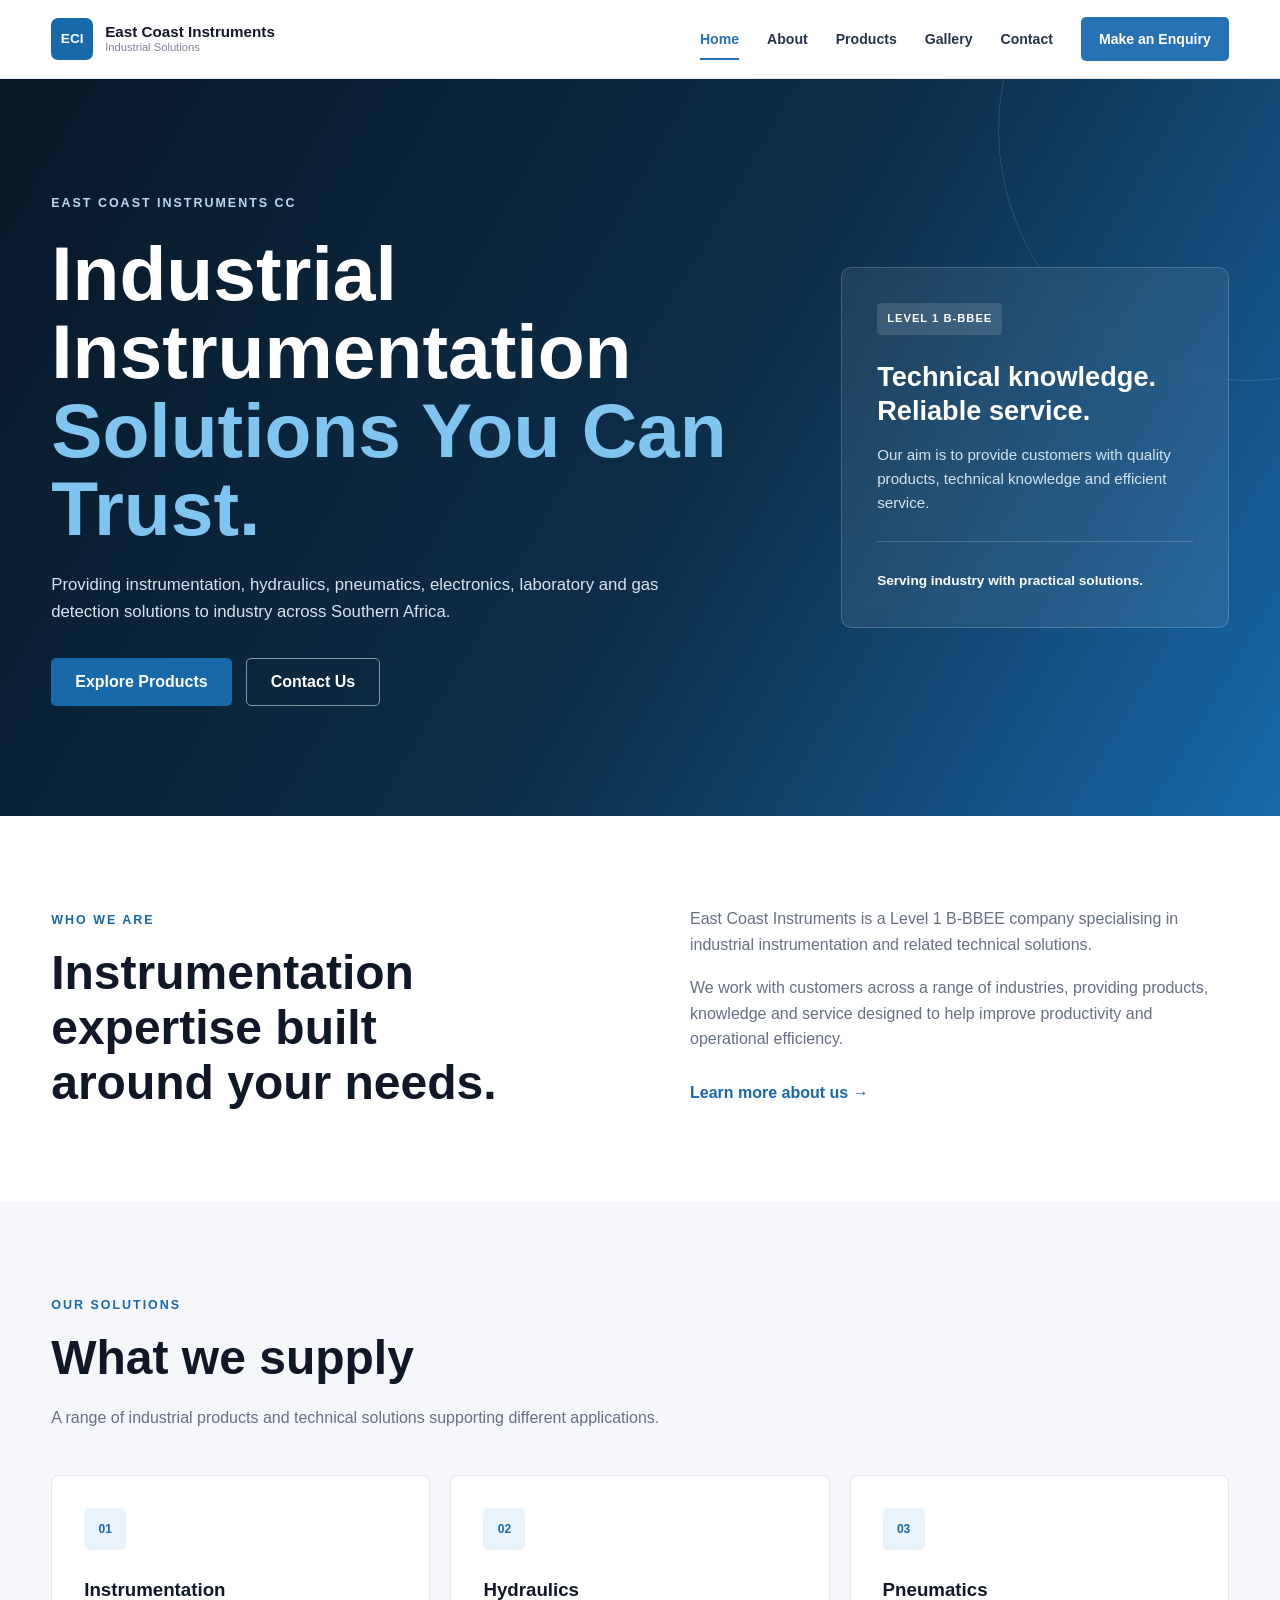
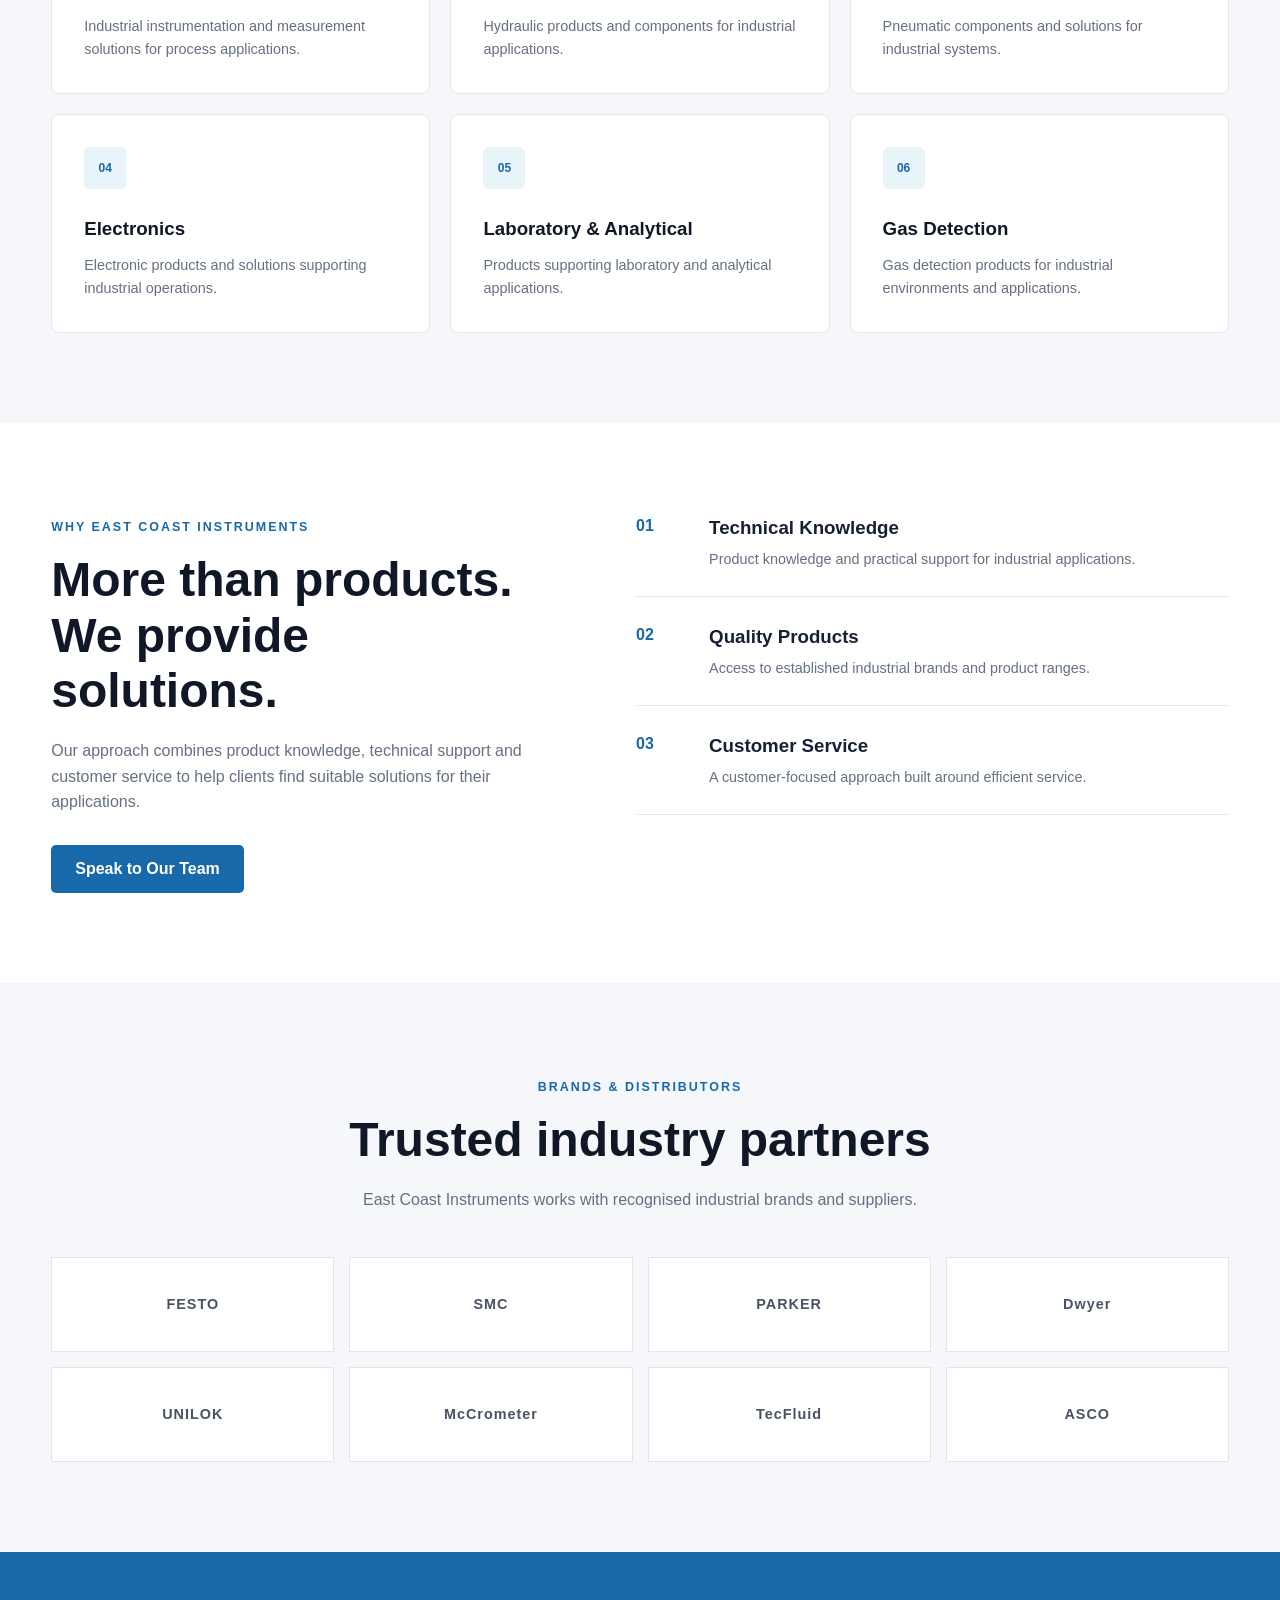
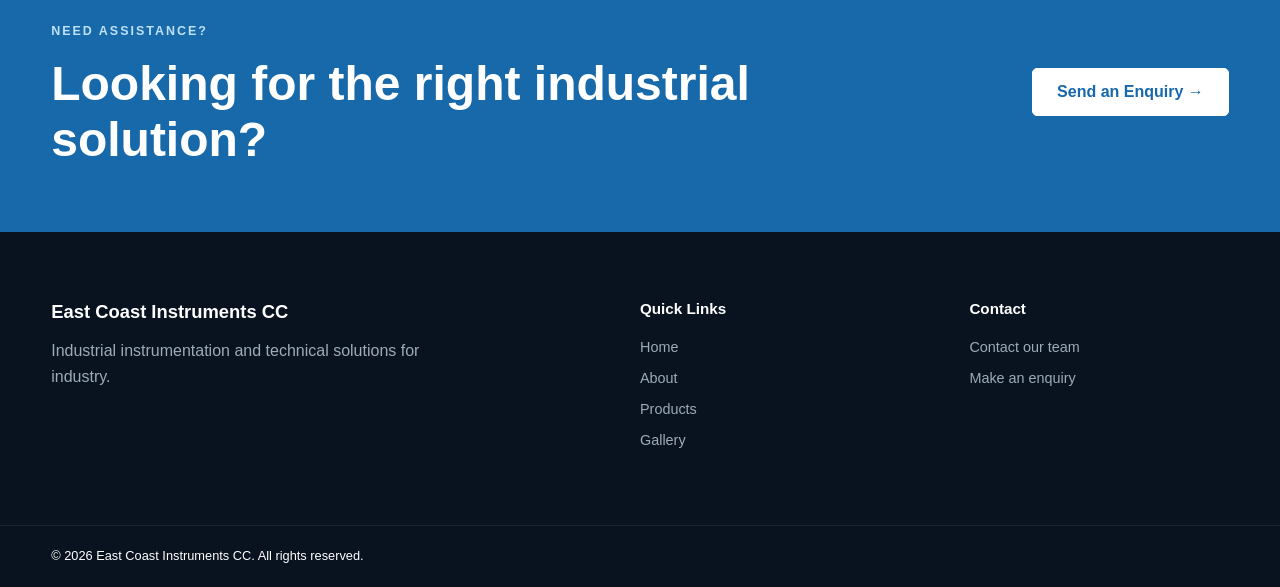
==== index.html @ 33e0ed3b "Initial ECI website redesign" ====
<!DOCTYPE html>
<html lang="en">
<head>
    <meta charset="UTF-8">
    <meta name="viewport" content="width=device-width, initial-scale=1.0">

    <title>East Coast Instruments CC | Industrial Instrumentation Solutions</title>

    <meta
        name="description"
        content="East Coast Instruments CC provides instrumentation, hydraulics, pneumatics, electronics, laboratory and gas detection solutions."
    >

    <link rel="stylesheet" href="css/style.css">
</head>

<body>

    <!-- ================= HEADER ================= -->
    <header class="site-header">

        <div class="container header-inner">

            <a href="index.html" class="brand">
                <div class="brand-mark">ECI</div>

                <div class="brand-text">
                    <strong>East Coast Instruments</strong>
                    <span>Industrial Solutions</span>
                </div>
            </a>

            <button
                class="menu-toggle"
                id="menu-toggle"
                aria-label="Open navigation"
                aria-expanded="false"
            >
                ☰
            </button>

            <nav class="main-nav" id="main-nav">

                <a href="index.html" class="active">Home</a>
                <a href="about.html">About</a>
                <a href="products.html">Products</a>
                <a href="gallery.html">Gallery</a>
                <a href="contact.html">Contact</a>

                <a href="queries.html" class="nav-button">
                    Make an Enquiry
                </a>

            </nav>

        </div>

    </header>


    <!-- ================= HERO ================= -->
    <main>

        <section class="hero">

            <div class="container hero-content">

                <div class="hero-text">

                    <span class="eyebrow">
                        EAST COAST INSTRUMENTS CC
                    </span>

                    <h1>
                        Industrial Instrumentation
                        <span>Solutions You Can Trust.</span>
                    </h1>

                    <p>
                        Providing instrumentation, hydraulics, pneumatics,
                        electronics, laboratory and gas detection solutions
                        to industry across Southern Africa.
                    </p>

                    <div class="hero-actions">

                        <a href="products.html" class="button button-primary">
                            Explore Products
                        </a>

                        <a href="contact.html" class="button button-secondary">
                            Contact Us
                        </a>

                    </div>

                </div>


                <div class="hero-card">

                    <div class="hero-card-top">
                        <span>LEVEL 1 B-BBEE</span>
                    </div>

                    <h2>
                        Technical knowledge.
                        Reliable service.
                    </h2>

                    <p>
                        Our aim is to provide customers with quality
                        products, technical knowledge and efficient
                        service.
                    </p>

                    <div class="hero-card-line"></div>

                    <strong>
                        Serving industry with practical solutions.
                    </strong>

                </div>

            </div>

        </section>


        <!-- ================= INTRODUCTION ================= -->
        <section class="intro section">

            <div class="container intro-grid">

                <div>

                    <span class="section-label">
                        WHO WE ARE
                    </span>

                    <h2>
                        Instrumentation expertise
                        built around your needs.
                    </h2>

                </div>

                <div>

                    <p>
                        East Coast Instruments is a Level 1 B-BBEE company
                        specialising in industrial instrumentation and
                        related technical solutions.
                    </p>

                    <p>
                        We work with customers across a range of industries,
                        providing products, knowledge and service designed
                        to help improve productivity and operational
                        efficiency.
                    </p>

                    <a href="about.html" class="text-link">
                        Learn more about us →
                    </a>

                </div>

            </div>

        </section>


        <!-- ================= SERVICES ================= -->
        <section class="services section section-light">

            <div class="container">

                <div class="section-heading">

                    <span class="section-label">
                        OUR SOLUTIONS
                    </span>

                    <h2>
                        What we supply
                    </h2>

                    <p>
                        A range of industrial products and technical
                        solutions supporting different applications.
                    </p>

                </div>


                <div class="service-grid">

                    <article class="service-card">

                        <div class="service-icon">
                            01
                        </div>

                        <h3>
                            Instrumentation
                        </h3>

                        <p>
                            Industrial instrumentation and measurement
                            solutions for process applications.
                        </p>

                    </article>


                    <article class="service-card">

                        <div class="service-icon">
                            02
                        </div>

                        <h3>
                            Hydraulics
                        </h3>

                        <p>
                            Hydraulic products and components for
                            industrial applications.
                        </p>

                    </article>


                    <article class="service-card">

                        <div class="service-icon">
                            03
                        </div>

                        <h3>
                            Pneumatics
                        </h3>

                        <p>
                            Pneumatic components and solutions for
                            industrial systems.
                        </p>

                    </article>


                    <article class="service-card">

                        <div class="service-icon">
                            04
                        </div>

                        <h3>
                            Electronics
                        </h3>

                        <p>
                            Electronic products and solutions supporting
                            industrial operations.
                        </p>

                    </article>


                    <article class="service-card">

                        <div class="service-icon">
                            05
                        </div>

                        <h3>
                            Laboratory & Analytical
                        </h3>

                        <p>
                            Products supporting laboratory and analytical
                            applications.
                        </p>

                    </article>


                    <article class="service-card">

                        <div class="service-icon">
                            06
                        </div>

                        <h3>
                            Gas Detection
                        </h3>

                        <p>
                            Gas detection products for industrial
                            environments and applications.
                        </p>

                    </article>

                </div>

            </div>

        </section>


        <!-- ================= WHY US ================= -->
        <section class="why-us section">

            <div class="container why-grid">

                <div class="why-content">

                    <span class="section-label">
                        WHY EAST COAST INSTRUMENTS
                    </span>

                    <h2>
                        More than products.
                        We provide solutions.
                    </h2>

                    <p>
                        Our approach combines product knowledge,
                        technical support and customer service to help
                        clients find suitable solutions for their
                        applications.
                    </p>

                    <a href="contact.html" class="button button-primary">
                        Speak to Our Team
                    </a>

                </div>


                <div class="benefits">

                    <div class="benefit">
                        <span>01</span>

                        <div>
                            <h3>Technical Knowledge</h3>
                            <p>
                                Product knowledge and practical support
                                for industrial applications.
                            </p>
                        </div>
                    </div>


                    <div class="benefit">
                        <span>02</span>

                        <div>
                            <h3>Quality Products</h3>
                            <p>
                                Access to established industrial brands
                                and product ranges.
                            </p>
                        </div>
                    </div>


                    <div class="benefit">
                        <span>03</span>

                        <div>
                            <h3>Customer Service</h3>
                            <p>
                                A customer-focused approach built around
                                efficient service.
                            </p>
                        </div>
                    </div>

                </div>

            </div>

        </section>


        <!-- ================= BRANDS ================= -->
        <section class="brands section section-light">

            <div class="container">

                <div class="section-heading centered">

                    <span class="section-label">
                        BRANDS & DISTRIBUTORS
                    </span>

                    <h2>
                        Trusted industry partners
                    </h2>

                    <p>
                        East Coast Instruments works with recognised
                        industrial brands and suppliers.
                    </p>

                </div>


                <div class="brand-grid">

                    <div class="brand-placeholder">FESTO</div>
                    <div class="brand-placeholder">SMC</div>
                    <div class="brand-placeholder">PARKER</div>
                    <div class="brand-placeholder">Dwyer</div>
                    <div class="brand-placeholder">UNILOK</div>
                    <div class="brand-placeholder">McCrometer</div>
                    <div class="brand-placeholder">TecFluid</div>
                    <div class="brand-placeholder">ASCO</div>

                </div>

            </div>

        </section>


        <!-- ================= CTA ================= -->
        <section class="cta">

            <div class="container cta-inner">

                <div>

                    <span class="section-label">
                        NEED ASSISTANCE?
                    </span>

                    <h2>
                        Looking for the right
                        industrial solution?
                    </h2>

                </div>

                <a href="queries.html" class="button button-light">
                    Send an Enquiry →
                </a>

            </div>

        </section>

    </main>


    <!-- ================= FOOTER ================= -->
    <footer class="site-footer">

        <div class="container footer-grid">

            <div>

                <div class="footer-brand">
                    East Coast Instruments CC
                </div>

                <p>
                    Industrial instrumentation and technical
                    solutions for industry.
                </p>

            </div>


            <div>

                <h3>Quick Links</h3>

                <a href="index.html">Home</a>
                <a href="about.html">About</a>
                <a href="products.html">Products</a>
                <a href="gallery.html">Gallery</a>

            </div>


            <div>

                <h3>Contact</h3>

                <a href="contact.html">Contact our team</a>
                <a href="queries.html">Make an enquiry</a>

            </div>

        </div>


        <div class="footer-bottom">

            <div class="container">

                <p>
                    © 2026 East Coast Instruments CC.
                    All rights reserved.
                </p>

            </div>

        </div>

    </footer>


    <script src="js/script.js"></script>

</body>
</html>
---- css/style.css ----
/* =========================================
   RESET
========================================= */

* {
    margin: 0;
    padding: 0;
    box-sizing: border-box;
}

html {
    scroll-behavior: smooth;
}

body {
    font-family: Arial, Helvetica, sans-serif;
    color: #172033;
    background: #ffffff;
    line-height: 1.6;
}

img {
    max-width: 100%;
    display: block;
}

a {
    color: inherit;
    text-decoration: none;
}


/* =========================================
   GLOBAL
========================================= */

.container {
    width: min(1180px, 92%);
    margin: 0 auto;
}

.section {
    padding: 90px 0;
}

.section-light {
    background: #f5f7fa;
}

.section-label {
    display: inline-block;
    margin-bottom: 14px;
    color: #1769aa;
    font-size: 0.78rem;
    font-weight: 700;
    letter-spacing: 2px;
}

.section-heading {
    max-width: 650px;
    margin-bottom: 45px;
}

.section-heading.centered {
    margin-left: auto;
    margin-right: auto;
    text-align: center;
}

.section-heading h2,
.intro h2,
.why-content h2 {
    color: #101827;
    font-size: clamp(2rem, 4vw, 3rem);
    line-height: 1.15;
    margin-bottom: 20px;
}

.section-heading p {
    color: #657083;
}

.button {
    display: inline-flex;
    align-items: center;
    justify-content: center;
    min-height: 48px;
    padding: 0 24px;
    border-radius: 5px;
    font-weight: 700;
    transition: 0.25s ease;
}

.button-primary {
    color: #ffffff;
    background: #1769aa;
}

.button-primary:hover {
    background: #0f4f82;
    transform: translateY(-2px);
}

.button-secondary {
    color: #ffffff;
    border: 1px solid rgba(255, 255, 255, 0.5);
}

.button-secondary:hover {
    background: #ffffff;
    color: #172033;
}

.button-light {
    background: #ffffff;
    color: #1769aa;
}

.button-light:hover {
    transform: translateY(-2px);
}


/* =========================================
   HEADER
========================================= */

.site-header {
    position: sticky;
    top: 0;
    z-index: 1000;
    background: #ffffff;
    border-bottom: 1px solid #e7ebf0;
}

.header-inner {
    min-height: 78px;
    display: flex;
    align-items: center;
    justify-content: space-between;
    gap: 30px;
}

.brand {
    display: flex;
    align-items: center;
    gap: 12px;
}

.brand-mark {
    width: 42px;
    height: 42px;
    display: grid;
    place-items: center;
    border-radius: 7px;
    background: #1769aa;
    color: #ffffff;
    font-size: 0.85rem;
    font-weight: 800;
}

.brand-text {
    display: flex;
    flex-direction: column;
}

.brand-text strong {
    color: #101827;
    font-size: 0.95rem;
}

.brand-text span {
    color: #7a8493;
    font-size: 0.7rem;
}

.main-nav {
    display: flex;
    align-items: center;
    gap: 25px;
}

.main-nav a {
    color: #4b5565;
    font-size: 0.9rem;
    font-weight: 600;
}

.main-nav a:hover,
.main-nav a.active {
    color: #1769aa;
}

.main-nav .nav-button {
    padding: 10px 18px;
    border-radius: 5px;
    background: #1769aa;
    color: #ffffff;
}

.main-nav .nav-button:hover {
    background: #0f4f82;
    color: #ffffff;
}

.menu-toggle {
    display: none;
    border: 0;
    background: transparent;
    font-size: 1.7rem;
    cursor: pointer;
}


/* =========================================
   HERO
========================================= */

.hero {
    position: relative;
    overflow: hidden;
    background:
        linear-gradient(
            120deg,
            #071827 0%,
            #0d2e49 55%,
            #1769aa 100%
        );
    color: #ffffff;
    padding: 110px 0;
}

.hero::after {
    content: "";
    position: absolute;
    width: 500px;
    height: 500px;
    right: -220px;
    top: -200px;
    border: 1px solid rgba(255, 255, 255, 0.12);
    border-radius: 50%;
}

.hero-content {
    position: relative;
    z-index: 1;
    display: grid;
    grid-template-columns: 1.3fr 0.7fr;
    align-items: center;
    gap: 70px;
}

.eyebrow {
    display: inline-block;
    margin-bottom: 20px;
    font-size: 0.78rem;
    font-weight: 700;
    letter-spacing: 2px;
    color: #b9d9f1;
}

.hero h1 {
    max-width: 750px;
    font-size: clamp(2.7rem, 6vw, 5rem);
    line-height: 1.02;
    margin-bottom: 25px;
}

.hero h1 span {
    display: block;
    color: #80c4f0;
}

.hero-text > p {
    max-width: 650px;
    color: #d7e4ee;
    font-size: 1.05rem;
}

.hero-actions {
    display: flex;
    flex-wrap: wrap;
    gap: 14px;
    margin-top: 32px;
}

.hero-card {
    padding: 35px;
    border: 1px solid rgba(255, 255, 255, 0.18);
    border-radius: 10px;
    background: rgba(255, 255, 255, 0.08);
    backdrop-filter: blur(8px);
}

.hero-card-top {
    margin-bottom: 25px;
}

.hero-card-top span {
    display: inline-block;
    padding: 7px 10px;
    border-radius: 4px;
    background: rgba(255, 255, 255, 0.12);
    font-size: 0.7rem;
    font-weight: 700;
    letter-spacing: 1px;
}

.hero-card h2 {
    font-size: 1.7rem;
    line-height: 1.25;
    margin-bottom: 15px;
}

.hero-card p {
    color: #d7e4ee;
    font-size: 0.95rem;
}

.hero-card-line {
    height: 1px;
    margin: 25px 0;
    background: rgba(255, 255, 255, 0.18);
}

.hero-card strong {
    font-size: 0.85rem;
}


/* =========================================
   INTRO
========================================= */

.intro-grid {
    display: grid;
    grid-template-columns: 0.9fr 1.1fr;
    gap: 80px;
    align-items: start;
}

.intro p {
    color: #657083;
    margin-bottom: 18px;
}

.text-link {
    display: inline-block;
    margin-top: 10px;
    color: #1769aa;
    font-weight: 700;
}

.text-link:hover {
    color: #0f4f82;
}


/* =========================================
   SERVICES
========================================= */

.service-grid {
    display: grid;
    grid-template-columns: repeat(3, 1fr);
    gap: 20px;
}

.service-card {
    padding: 32px;
    background: #ffffff;
    border: 1px solid #e3e8ee;
    border-radius: 8px;
    transition: 0.25s ease;
}

.service-card:hover {
    transform: translateY(-5px);
    border-color: #b8d5e8;
    box-shadow: 0 12px 30px rgba(16, 24, 39, 0.08);
}

.service-icon {
    width: 42px;
    height: 42px;
    display: grid;
    place-items: center;
    margin-bottom: 25px;
    border-radius: 5px;
    background: #e8f3fa;
    color: #1769aa;
    font-size: 0.75rem;
    font-weight: 800;
}

.service-card h3 {
    margin-bottom: 10px;
    color: #101827;
}

.service-card p {
    color: #657083;
    font-size: 0.9rem;
}


/* =========================================
   WHY US
========================================= */

.why-grid {
    display: grid;
    grid-template-columns: 1fr 1fr;
    gap: 90px;
    align-items: center;
}

.why-content > p {
    max-width: 600px;
    color: #657083;
    margin-bottom: 30px;
}

.benefits {
    display: flex;
    flex-direction: column;
    gap: 25px;
}

.benefit {
    display: grid;
    grid-template-columns: 55px 1fr;
    gap: 18px;
    padding-bottom: 25px;
    border-bottom: 1px solid #e5e9ee;
}

.benefit > span {
    color: #1769aa;
    font-weight: 800;
}

.benefit h3 {
    margin-bottom: 5px;
}

.benefit p {
    color: #657083;
    font-size: 0.9rem;
}


/* =========================================
   BRANDS
========================================= */

.brand-grid {
    display: grid;
    grid-template-columns: repeat(4, 1fr);
    gap: 15px;
}

.brand-placeholder {
    min-height: 95px;
    display: grid;
    place-items: center;
    padding: 20px;
    border: 1px solid #e1e6eb;
    background: #ffffff;
    color: #485364;
    font-weight: 800;
    font-size: 0.9rem;
    letter-spacing: 1px;
}


/* =========================================
   CTA
========================================= */

.cta {
    background: #1769aa;
    color: #ffffff;
    padding: 65px 0;
}

.cta-inner {
    display: flex;
    align-items: center;
    justify-content: space-between;
    gap: 40px;
}

.cta .section-label {
    color: #bfe1f7;
}

.cta h2 {
    max-width: 700px;
    font-size: clamp(2rem, 4vw, 3rem);
    line-height: 1.15;
}


/* =========================================
   FOOTER
========================================= */

.site-footer {
    background: #08131f;
    color: #ffffff;
}

.footer-grid {
    display: grid;
    grid-template-columns: 2fr 1fr 1fr;
    gap: 70px;
    padding: 65px 0;
}

.footer-brand {
    font-size: 1.15rem;
    font-weight: 800;
    margin-bottom: 12px;
}

.footer-grid p {
    max-width: 400px;
    color: #9eabb8;
}

.footer-grid h3 {
    margin-bottom: 15px;
    font-size: 0.95rem;
}

.footer-grid a {
    display: block;
    width: fit-content;
    margin-bottom: 8px;
    color: #9eabb8;
    font-size: 0.9rem;
}

.footer-grid a:hover {
    color: #ffffff;
}

.footer-bottom {
    border-top: 1px solid rgba(255, 255, 255, 0.08);
    padding: 20px 0;
}

.footer-bottom p {
    font-size: 0.8rem;
}


/* =========================================
   TABLET
========================================= */

@media (max-width: 900px) {

    .main-nav {
        gap: 15px;
    }

    .hero-content {
        grid-template-columns: 1fr;
        gap: 50px;
    }

    .intro-grid,
    .why-grid {
        grid-template-columns: 1fr;
        gap: 40px;
    }

    .service-grid {
        grid-template-columns: repeat(2, 1fr);
    }

    .brand-grid {
        grid-template-columns: repeat(2, 1fr);
    }

    .footer-grid {
        grid-template-columns: 1fr 1fr;
    }

}


/* =========================================
   MOBILE
========================================= */

@media (max-width: 700px) {

    .section {
        padding: 65px 0;
    }

    .header-inner {
        min-height: 70px;
    }

    .menu-toggle {
        display: block;
    }

    .main-nav {
        position: absolute;
        top: 70px;
        left: 0;
        right: 0;

        display: none;
        flex-direction: column;
        align-items: stretch;
        gap: 0;

        padding: 15px 4% 20px;

        background: #ffffff;
        border-bottom: 1px solid #e5e9ee;
    }

    .main-nav.show {
        display: flex;
    }

    .main-nav a {
        padding: 13px 0;
        border-bottom: 1px solid #edf0f3;
    }

    .main-nav .nav-button {
        margin-top: 10px;
        padding: 13px 18px;
        text-align: center;
    }

    .hero {
        padding: 80px 0;
    }

    .hero h1 {
        font-size: 2.8rem;
    }

    .hero-card {
        padding: 25px;
    }

    .service-grid {
        grid-template-columns: 1fr;
    }

    .brand-grid {
        grid-template-columns: 1fr 1fr;
    }

    .cta-inner {
        flex-direction: column;
        align-items: flex-start;
    }

    .footer-grid {
        grid-template-columns: 1fr;
        gap: 35px;
    }

}


/* =========================================
   SMALL MOBILE
========================================= */

@media (max-width: 430px) {

    .brand-text strong {
        font-size: 0.82rem;
    }

    .brand-text span {
        font-size: 0.62rem;
    }

    .hero h1 {
        font-size: 2.35rem;
    }

    .hero-actions {
        flex-direction: column;
    }

    .hero-actions .button {
        width: 100%;
    }

    .brand-grid {
        grid-template-columns: 1fr;
    }

}

/* =========================================
   ABOUT PAGE
========================================= */

/* Page Hero */
.page-hero {
    padding: 100px 0;
    background: #071827;
    color: #ffffff;
}

.page-hero .container {
    max-width: 900px;
}

.page-hero .eyebrow {
    color: #80c4f0;
}

.page-hero h1 {
    max-width: 800px;
    margin: 0 0 25px;
    font-size: clamp(2.8rem, 6vw, 4.8rem);
    line-height: 1.05;
    color: #ffffff;
}

.page-hero p {
    max-width: 680px;
    margin: 0;
    color: #d7e4ee;
    font-size: 1.05rem;
    line-height: 1.8;
}


/* =========================================
   WHO WE ARE
========================================= */

.about-intro {
    background: #ffffff;
}

.about-grid {
    display: grid;
    grid-template-columns: 0.85fr 1.15fr;
    gap: 80px;
    align-items: start;
}

.about-intro h2,
.about-approach h2 {
    max-width: 500px;
    margin: 0;
    color: #101827;
    font-size: clamp(2rem, 4vw, 3rem);
    line-height: 1.15;
}

.about-copy {
    max-width: 700px;
}

.about-copy p {
    margin: 0 0 20px;
    color: #657083;
    font-size: 1rem;
    line-height: 1.85;
}

.about-copy p:last-child {
    margin-bottom: 0;
}


/* =========================================
   WHAT WE DO
========================================= */

.about-services {
    background: #f5f7fa;
}

.about-services .section-heading {
    max-width: 700px;
}

.service-list {
    display: grid;
    grid-template-columns: repeat(2, 1fr);
    gap: 18px;
}

.service-item {
    display: grid;
    grid-template-columns: 55px 1fr;
    gap: 20px;
    align-items: start;

    padding: 30px;

    background: #ffffff;
    border: 1px solid #e3e8ee;
    border-radius: 8px;

    transition:
        transform 0.25s ease,
        box-shadow 0.25s ease,
        border-color 0.25s ease;
}

.service-item:hover {
    transform: translateY(-4px);
    border-color: #c2d9e8;
    box-shadow: 0 12px 30px rgba(16, 24, 39, 0.08);
}

.service-number {
    width: 42px;
    height: 42px;

    display: grid;
    place-items: center;

    border-radius: 5px;

    background: #e8f3fa;
    color: #1769aa;

    font-size: 0.75rem;
    font-weight: 800;
}

.service-item h3 {
    margin: 0 0 8px;
    color: #101827;
    font-size: 1.15rem;
}

.service-item p {
    margin: 0;
    color: #657083;
    font-size: 0.9rem;
    line-height: 1.7;
}


/* =========================================
   OUR APPROACH
========================================= */

.about-approach {
    background: #ffffff;
}

.about-approach > .container {
    align-items: center;
}

.about-approach .about-grid > div:first-child > p {
    max-width: 560px;
    margin-top: 25px;
    color: #657083;
    line-height: 1.8;
}

.approach-points {
    display: flex;
    flex-direction: column;
}

.approach-point {
    display: grid;
    grid-template-columns: 55px 1fr;
    gap: 20px;

    padding: 25px 0;

    border-bottom: 1px solid #e3e8ee;
}

.approach-point:first-child {
    padding-top: 0;
}

.approach-point:last-child {
    padding-bottom: 0;
    border-bottom: none;
}

.approach-point > span {
    color: #1769aa;
    font-size: 0.8rem;
    font-weight: 800;
}

.approach-point h3 {
    margin: 0 0 7px;
    color: #101827;
    font-size: 1.05rem;
}

.approach-point p {
    margin: 0;
    color: #657083;
    font-size: 0.9rem;
    line-height: 1.7;
}


/* =========================================
   ABOUT CTA
========================================= */

.cta-section {
    padding: 70px 0;
    background: #1769aa;
    color: #ffffff;
}

.cta-content {
    display: flex;
    align-items: center;
    justify-content: space-between;
    gap: 40px;
}

.cta-content .eyebrow {
    margin-bottom: 12px;
    color: #bfe1f7;
}

.cta-content h2 {
    max-width: 700px;
    margin: 0;
    color: #ffffff;
    font-size: clamp(2rem, 4vw, 3rem);
    line-height: 1.15;
}

.cta-button {
    flex-shrink: 0;

    display: inline-flex;
    align-items: center;
    justify-content: center;

    min-height: 50px;
    padding: 0 25px;

    border-radius: 5px;

    background: #ffffff;
    color: #1769aa;

    font-weight: 700;

    transition:
        transform 0.25s ease,
        background 0.25s ease;
}

.cta-button:hover {
    transform: translateY(-2px);
    background: #f0f5f8;
}


/* =========================================
   ABOUT PAGE — TABLET
========================================= */

@media (max-width: 900px) {

    .page-hero {
        padding: 75px 0;
    }

    .about-grid {
        grid-template-columns: 1fr;
        gap: 40px;
    }

    .service-list {
        grid-template-columns: 1fr;
    }

    .cta-content {
        align-items: flex-start;
        flex-direction: column;
    }

}


/* =========================================
   ABOUT PAGE — MOBILE
========================================= */

@media (max-width: 700px) {

    .page-hero {
        padding: 65px 0;
    }

    .page-hero h1 {
        font-size: 2.6rem;
    }

    .page-hero p {
        font-size: 0.95rem;
    }

    .about-intro,
    .about-services,
    .about-approach {
        padding-top: 65px;
        padding-bottom: 65px;
    }

    .service-item {
        grid-template-columns: 45px 1fr;
        gap: 15px;
        padding: 24px;
    }

    .service-number {
        width: 38px;
        height: 38px;
    }

    .approach-point {
        grid-template-columns: 45px 1fr;
        gap: 15px;
    }

    .cta-section {
        padding: 60px 0;
    }

    .cta-content h2 {
        font-size: 2.2rem;
    }

    .cta-button {
        width: 100%;
    }

}

/* =========================================
   FINAL HEADER FIX
   Matches current about.html
========================================= */

.site-header {
    width: 100%;
    background: #ffffff;
    border-bottom: 1px solid #e5e7eb;
    position: sticky;
    top: 0;
    z-index: 1000;
}

.site-header .nav-container {
    min-height: 72px;

    display: flex !important;
    align-items: center;
    justify-content: space-between;

    gap: 40px;
}


/* BRAND */

.site-header .brand {
    display: flex !important;
    align-items: center;

    gap: 12px;

    flex-shrink: 0;
}

.site-header .brand-logo {
    width: 42px;
    height: 42px;

    display: flex;
    align-items: center;
    justify-content: center;

    flex-shrink: 0;

    background: #2672b5;
    color: #ffffff;

    border-radius: 6px;

    font-size: 0.85rem;
    font-weight: 800;
}

.site-header .brand-text {
    display: flex !important;
    flex-direction: column;

    line-height: 1.1;

    white-space: nowrap;
}

.site-header .brand-text strong {
    color: #101827;
    font-size: 0.95rem;
}

.site-header .brand-text small {
    margin-top: 3px;

    color: #68778a;

    font-size: 0.68rem;
}


/* NAVIGATION */

.site-header .main-nav {
    display: flex !important;
    align-items: center;

    gap: 28px;

    margin-left: auto;
}

.site-header .main-nav a {
    position: relative;

    color: #263449;

    font-size: 0.88rem;
    font-weight: 650;

    white-space: nowrap;

    text-decoration: none;
}

.site-header .main-nav a:hover,
.site-header .main-nav a.active {
    color: #2672b5;
}


/* ACTIVE PAGE */

.site-header .main-nav a.active::after {
    content: "";

    position: absolute;

    left: 0;
    right: 0;
    bottom: -10px;

    height: 2px;

    background: #2672b5;
}


/* ENQUIRY BUTTON */

.site-header .main-nav .nav-button {
    display: inline-flex;

    align-items: center;
    justify-content: center;

    min-height: 44px;

    padding: 0 18px;

    background: #2672b5;
    color: #ffffff;

    border-radius: 5px;

    font-weight: 700;
}

.site-header .main-nav .nav-button:hover {
    background: #1d5f98;
    color: #ffffff;
}

.site-header .main-nav .nav-button::after {
    display: none;
}


/* MOBILE MENU BUTTON */

.site-header .menu-toggle {
    display: none;

    width: 44px;
    height: 44px;

    margin-left: auto;

    border: 0;
    background: transparent;

    color: #101827;

    font-size: 1.7rem;

    cursor: pointer;
}


/* =========================================
   MOBILE HEADER
========================================= */

@media (max-width: 800px) {

    .site-header .nav-container {
        min-height: 68px;
    }

    .site-header .menu-toggle {
        display: block;
    }

    .site-header .main-nav {
        position: absolute;

        top: 68px;
        left: 14px;
        right: 14px;

        display: none !important;

        flex-direction: column;
        align-items: stretch;

        gap: 0;

        margin-left: 0;

        padding: 18px;

        background: #ffffff;

        border: 1px solid #e5e7eb;
        border-radius: 8px;

        box-shadow: 0 12px 30px rgba(0, 0, 0, 0.08);
    }

    .site-header .main-nav.active {
        display: flex !important;
    }

    .site-header .main-nav a {
        padding: 11px 5px;
    }

    .site-header .main-nav a.active::after {
        display: none;
    }

    .site-header .main-nav .nav-button {
        margin-top: 8px;
        text-align: center;
    }

}


/* =========================================================
   PRODUCTS PAGE ONLY
   Matches the existing products.html structure
   ========================================================= */


/* =========================================================
   PRODUCTS HERO
   ========================================================= */

.page-hero {
    min-height: 600px;
    display: flex;
    align-items: center;
    position: relative;
    overflow: hidden;
}

.page-hero .hero-content {
    position: relative;
    z-index: 2;
    max-width: 760px;
}

.page-hero .hero-description {
    max-width: 500px;
}


/* =========================================================
   PRODUCTS INTRO
   ========================================================= */

.intro-section {
    padding: 105px 0;
    background: #ffffff;
}

.intro-grid {
    display: grid;
    grid-template-columns: 1fr 1fr;
    gap: 100px;
    align-items: start;
}

.intro-grid h2 {
    max-width: 500px;
    margin: 0;
}

.intro-grid h2 span {
    color: #2873b6;
}

.intro-copy {
    max-width: 550px;
}

.intro-copy p {
    margin-bottom: 22px;
}

.intro-copy p:last-of-type {
    margin-bottom: 28px;
}

.text-link {
    display: inline-flex;
    align-items: center;
    gap: 8px;

    color: #1768ad;

    font-weight: 700;
    text-decoration: none;
}

.text-link span {
    transition: transform 0.2s ease;
}

.text-link:hover span {
    transform: translateX(4px);
}


/* =========================================================
   PRODUCT SOLUTIONS
   ========================================================= */

.solutions-section {
    padding: 105px 0 110px;
    background: #f4f7fa;
}

.solutions-section .section-header {
    display: grid;
    grid-template-columns: 1fr 1fr;
    gap: 80px;
    align-items: end;
    margin-bottom: 55px;
}

.solutions-section .section-header h2 {
    margin: 0;
}

.solutions-section .section-header h2 span {
    color: #2873b6;
}

.solutions-section .section-header > p {
    max-width: 500px;
    margin-left: auto;
}


/* =========================================================
   PRODUCT CARDS
   ========================================================= */

.solutions-grid {
    display: grid;

    grid-template-columns:
        repeat(2, minmax(0, 1fr));

    gap: 16px;
}

.solution-card {
    min-height: 185px;

    padding: 28px 30px;

    display: grid;

    grid-template-columns:
        45px
        minmax(0, 1fr)
        25px;

    gap: 20px;

    align-items: start;

    background: #ffffff;

    border: 1px solid #d9e1e8;

    border-radius: 7px;

    text-decoration: none;

    transition:
        transform 0.2s ease,
        border-color 0.2s ease,
        box-shadow 0.2s ease;
}

.solution-card:hover {
    transform: translateY(-3px);

    border-color: #a8cbe6;

    box-shadow:
        0 10px 25px rgba(7, 26, 47, 0.07);
}


/* Card number */

.card-number {
    width: 38px;
    height: 38px;

    display: flex;
    align-items: center;
    justify-content: center;

    background: #e9f3fb;

    color: #1768ad;

    border-radius: 5px;

    font-size: 12px;
    font-weight: 800;
}


/* Card content */

.card-content {
    min-width: 0;
}

.card-content h3 {
    margin: 2px 0 10px;

    color: #071a2a;

    font-size: 18px;
    line-height: 1.3;

    font-weight: 800;
}

.card-content p {
    margin: 0;

    max-width: 470px;

    color: #526b82;

    font-size: 14px;
    line-height: 1.7;
}


/* Card arrow */

.card-arrow {
    align-self: center;

    color: #2873b6;

    font-size: 24px;

    line-height: 1;

    transition:
        transform 0.2s ease;
}

.solution-card:hover .card-arrow {
    transform: translateX(5px);
}


/* =========================================================
   WHY / REQUIREMENTS SECTION
   ========================================================= */

.why-section {
    padding: 105px 0;

    background: #ffffff;

    color: #071a2a;
}

.why-grid {
    display: grid;

    grid-template-columns:
        0.9fr
        1.1fr;

    gap: 100px;

    align-items: start;
}

.why-intro .eyebrow {
    color: #2873b6;
}

.why-intro h2 {
    margin-bottom: 24px;

    color: #071a2a;
}

.why-intro h2 span {
    color: #2873b6;
}

.why-intro > p {
    max-width: 520px;

    color: #526b82;
}

.why-intro .button {
    margin-top: 30px;
}


/* Why list */

.why-list {
    border-top: 1px solid #d9e1e8;
}

.why-item {
    display: grid;

    grid-template-columns:
        45px
        minmax(0, 1fr);

    gap: 20px;

    padding: 24px 0;

    border-bottom: 1px solid #d9e1e8;
}

.why-item > span {
    color: #2873b6;

    font-size: 12px;
    font-weight: 800;
}

.why-item h3 {
    margin-bottom: 6px;

    color: #071a2a;

    font-size: 17px;
}

.why-item p {
    margin: 0;

    color: #526b82;

    font-size: 14px;
    line-height: 1.65;
}


/* =========================================================
   PRODUCTS CTA
   ========================================================= */

.cta-section {
    padding: 85px 0;

    background: #2873b6;

    color: #ffffff;
}

.cta-content {
    max-width: 100%;

    display: grid;

    grid-template-columns:
        90px
        minmax(0, 1.2fr)
        minmax(0, 0.9fr)
        auto;

    gap: 40px;

    align-items: center;

    margin: 0;
    text-align: left;
}

.cta-content .eyebrow {
    margin: 0;

    color: rgba(255,255,255,0.75);
}

.cta-content h2 {
    margin: 0;

    color: #ffffff;
}

.cta-content h2 span {
    color: #ffffff;
}

.cta-content > p {
    max-width: 380px;

    margin: 0;

    color: rgba(255,255,255,0.82);
}

.cta-content .button {
    margin: 0;
}

.button-light {
    background: #ffffff;

    color: #1768ad;

    border: 1px solid #ffffff;
}

.button-light:hover {
    background: #f2f7fb;

    color: #0d548d;
}


/* =========================================================
   PRODUCTS PAGE RESPONSIVE
   ========================================================= */

@media (max-width: 1050px) {

    .solutions-grid {
        grid-template-columns:
            repeat(2, minmax(0, 1fr));
    }

    .cta-content {
        grid-template-columns:
            80px
            minmax(0, 1fr)
            minmax(0, 1fr);

        gap: 30px;
    }

    .cta-content .button {
        grid-column: 2 / -1;

        justify-self: start;
    }
}


@media (max-width: 800px) {

    .page-hero {
        min-height: 520px;
    }

    .intro-grid {
        grid-template-columns: 1fr;

        gap: 45px;
    }

    .solutions-section .section-header {
        display: block;

        margin-bottom: 40px;
    }

    .solutions-section .section-header > p {
        margin-top: 20px;
        margin-left: 0;
    }

    .solutions-grid {
        grid-template-columns: 1fr;
    }

    .why-grid {
        grid-template-columns: 1fr;

        gap: 50px;
    }

    .cta-content {
        grid-template-columns: 1fr;

        gap: 25px;
    }

    .cta-content .button {
        grid-column: auto;

        justify-self: start;
    }
}


@media (max-width: 520px) {

    .page-hero {
        min-height: 500px;
    }

    .intro-section,
    .solutions-section,
    .why-section {
        padding: 75px 0;
    }

    .solution-card {
        min-height: auto;

        padding: 24px 20px;

        grid-template-columns:
            42px
            minmax(0, 1fr)
            20px;

        gap: 15px;
    }

    .card-number {
        width: 36px;
        height: 36px;
    }

    .card-content h3 {
        font-size: 17px;
    }

    .card-content p {
        font-size: 13px;
    }

    .card-arrow {
        font-size: 20px;
    }

    .why-item {
        grid-template-columns:
            40px
            minmax(0, 1fr);

        gap: 15px;
    }

    .cta-section {
        padding: 70px 0;
    }
}

/* PRODUCTS TEST */
body:has(.solutions-section) .solutions-grid {
    grid-template-columns: repeat(2, 1fr) !important;
}

body:has(.solutions-section) .solution-card {
    min-height: 180px !important;
    background: red !important;
}
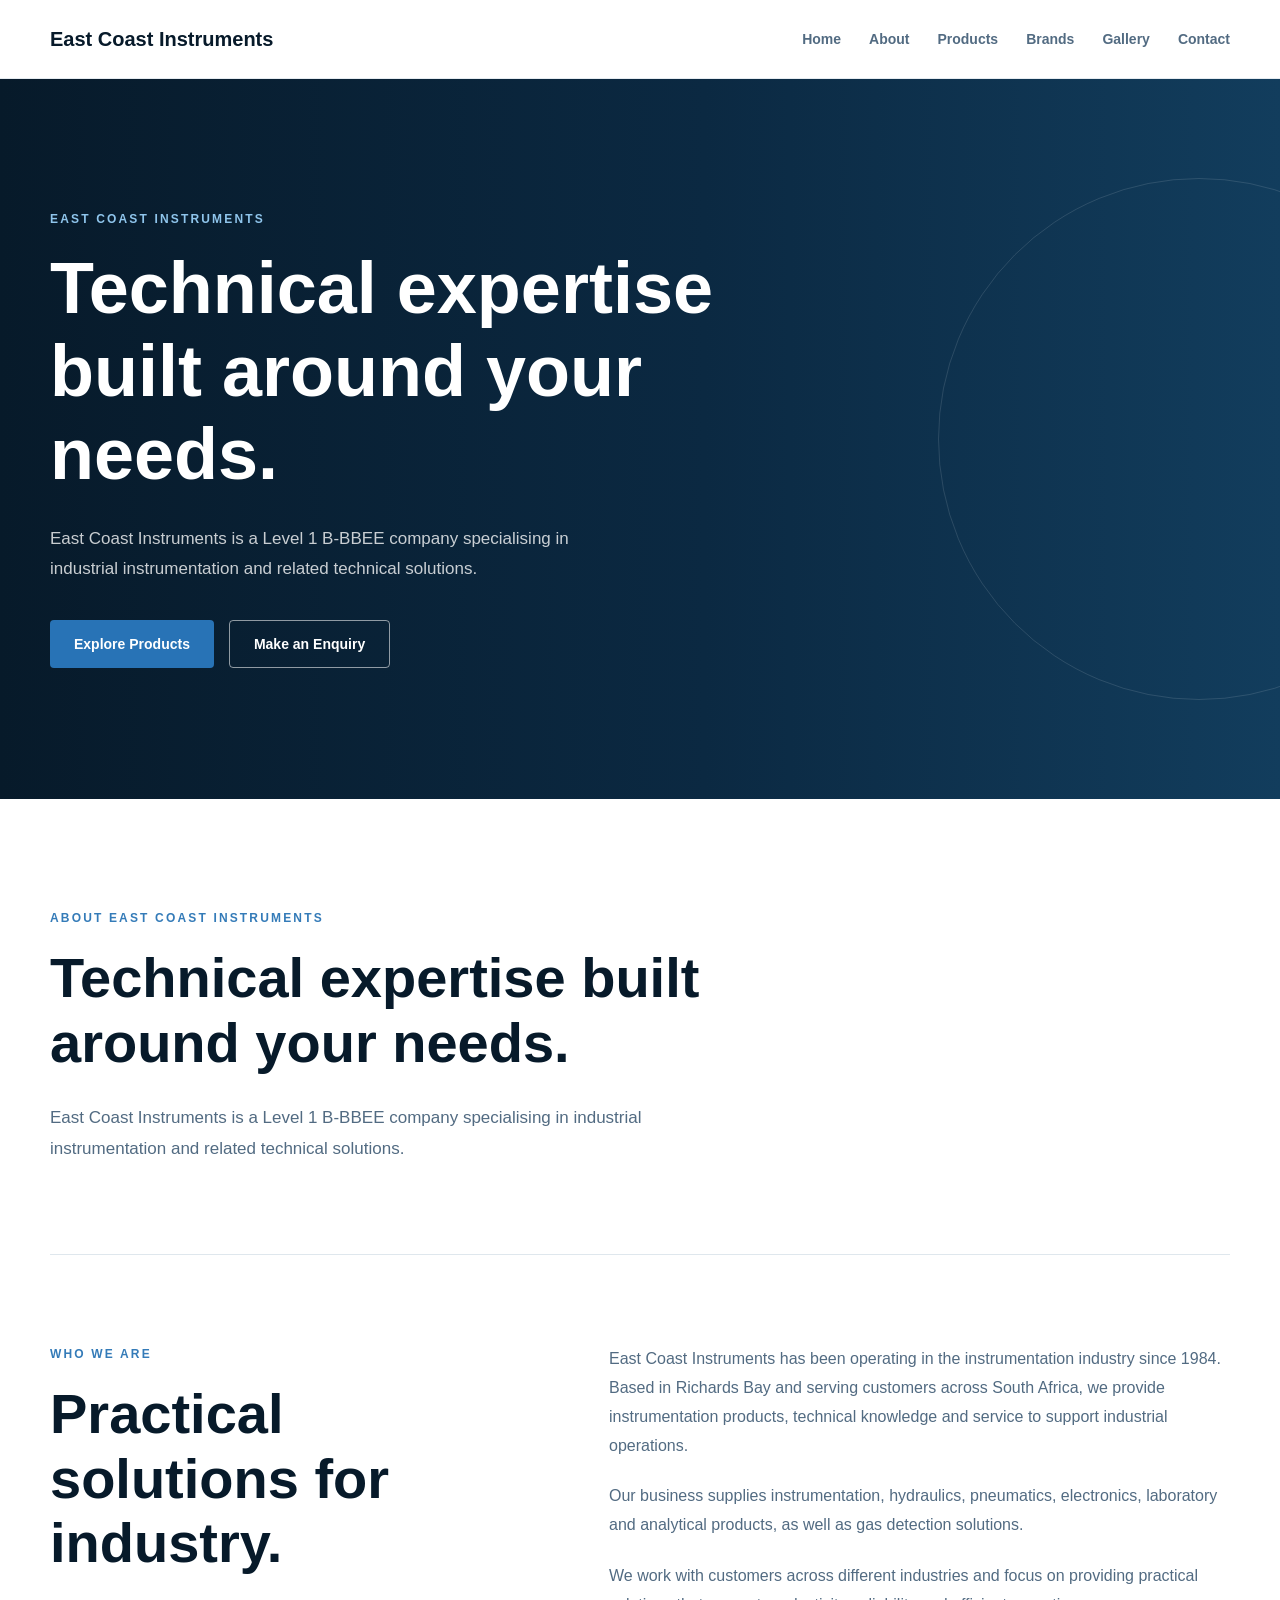
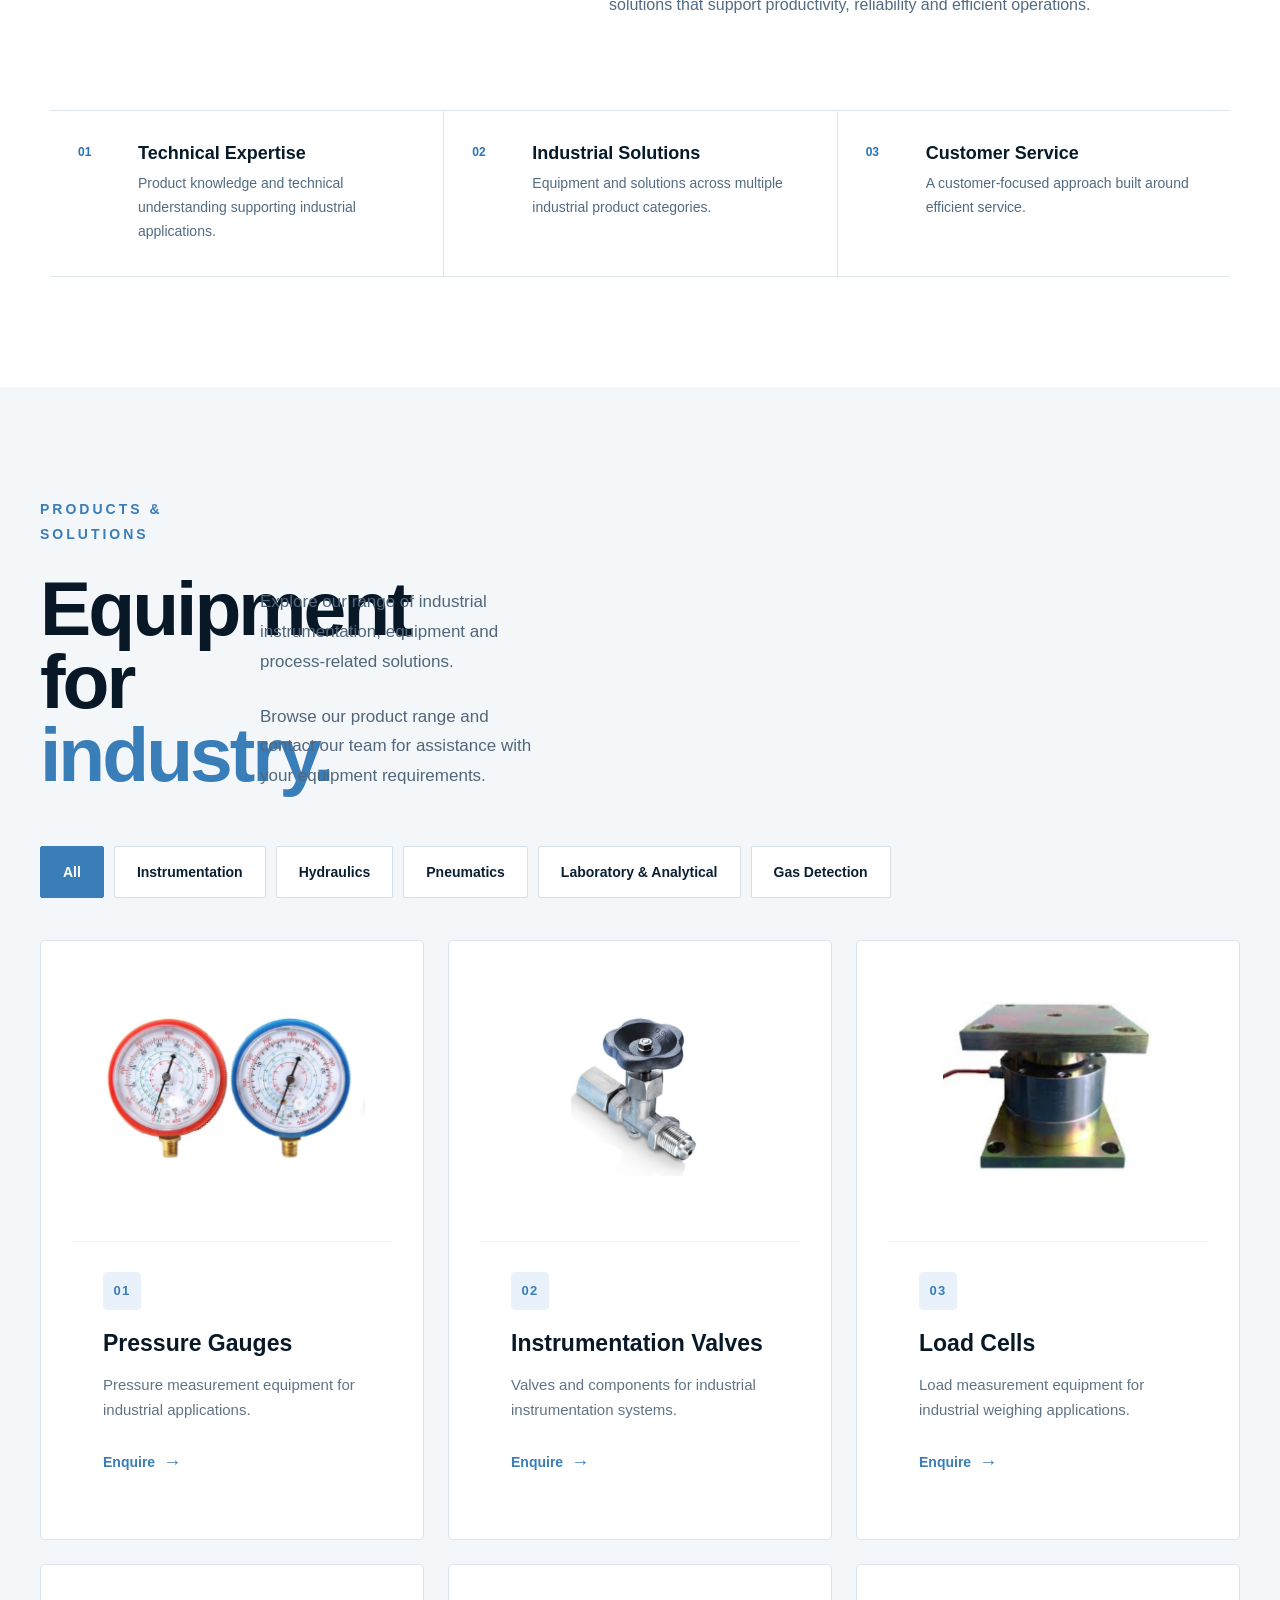
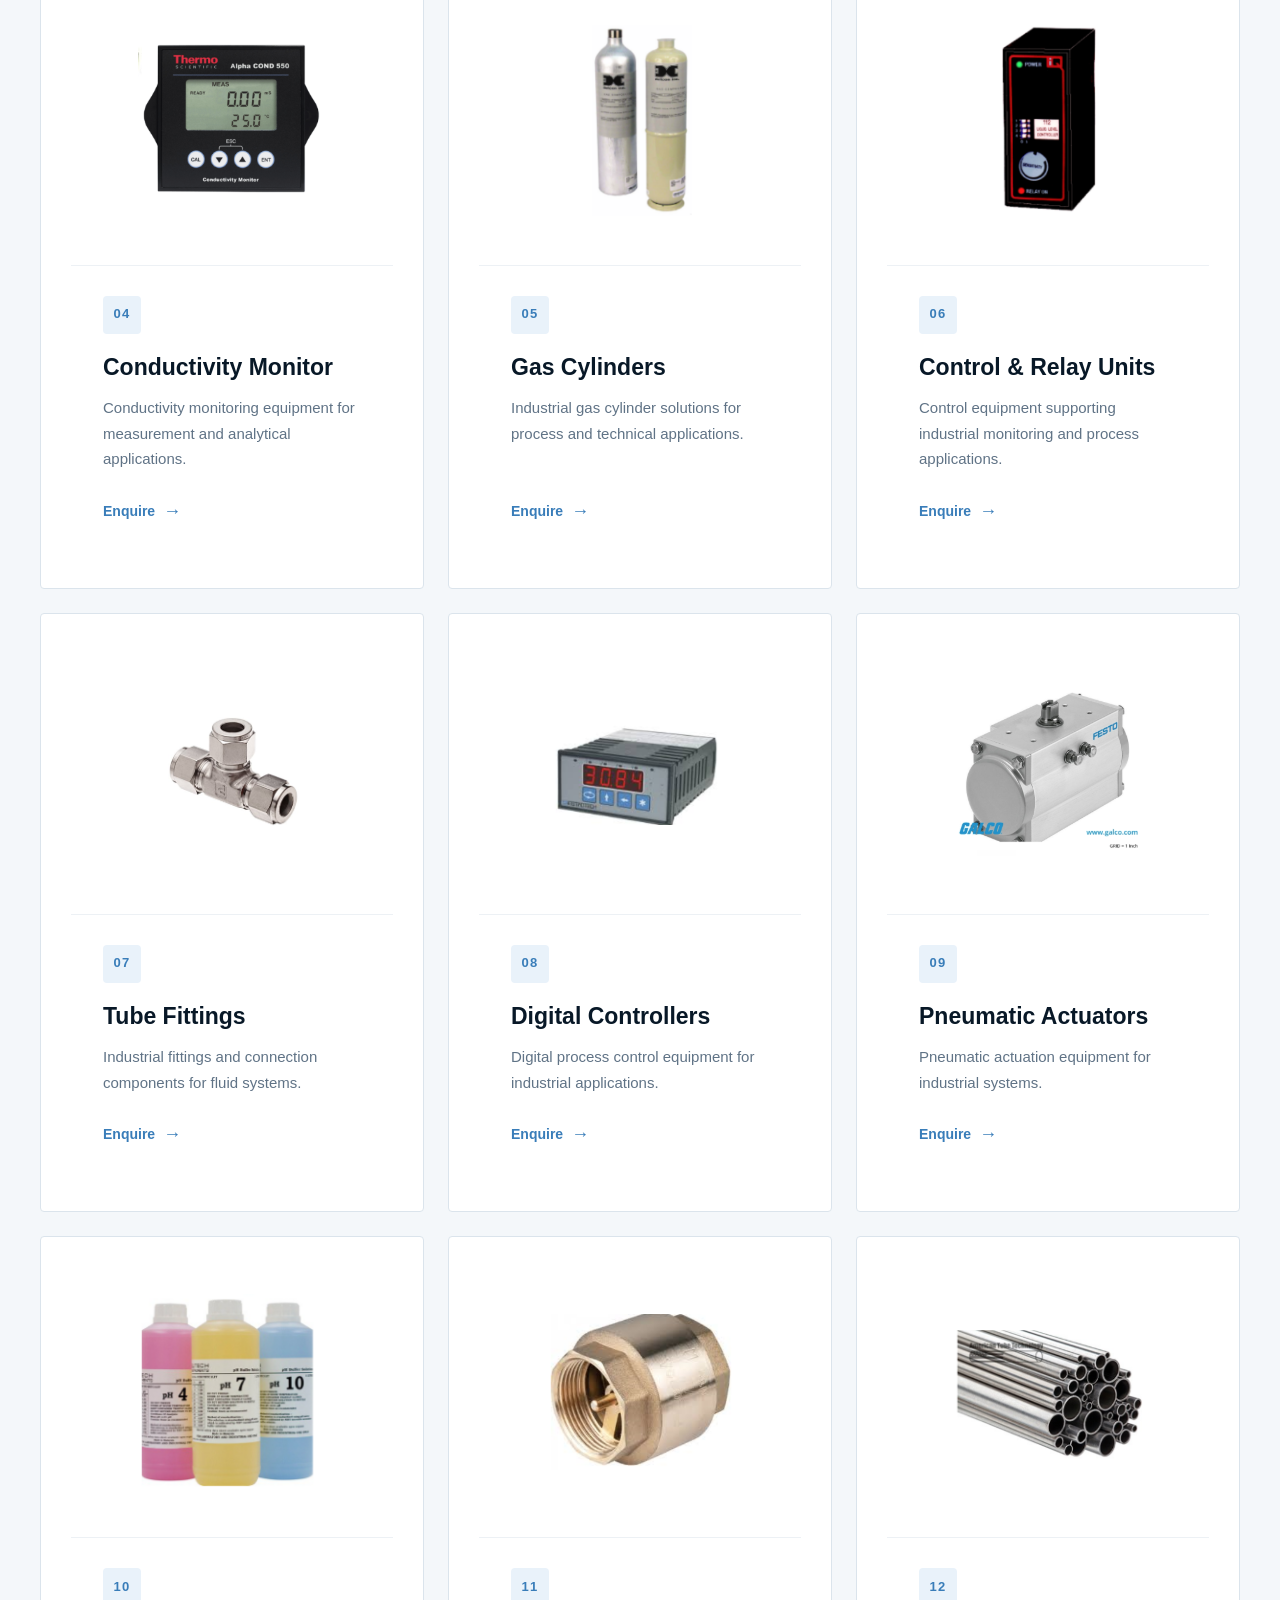
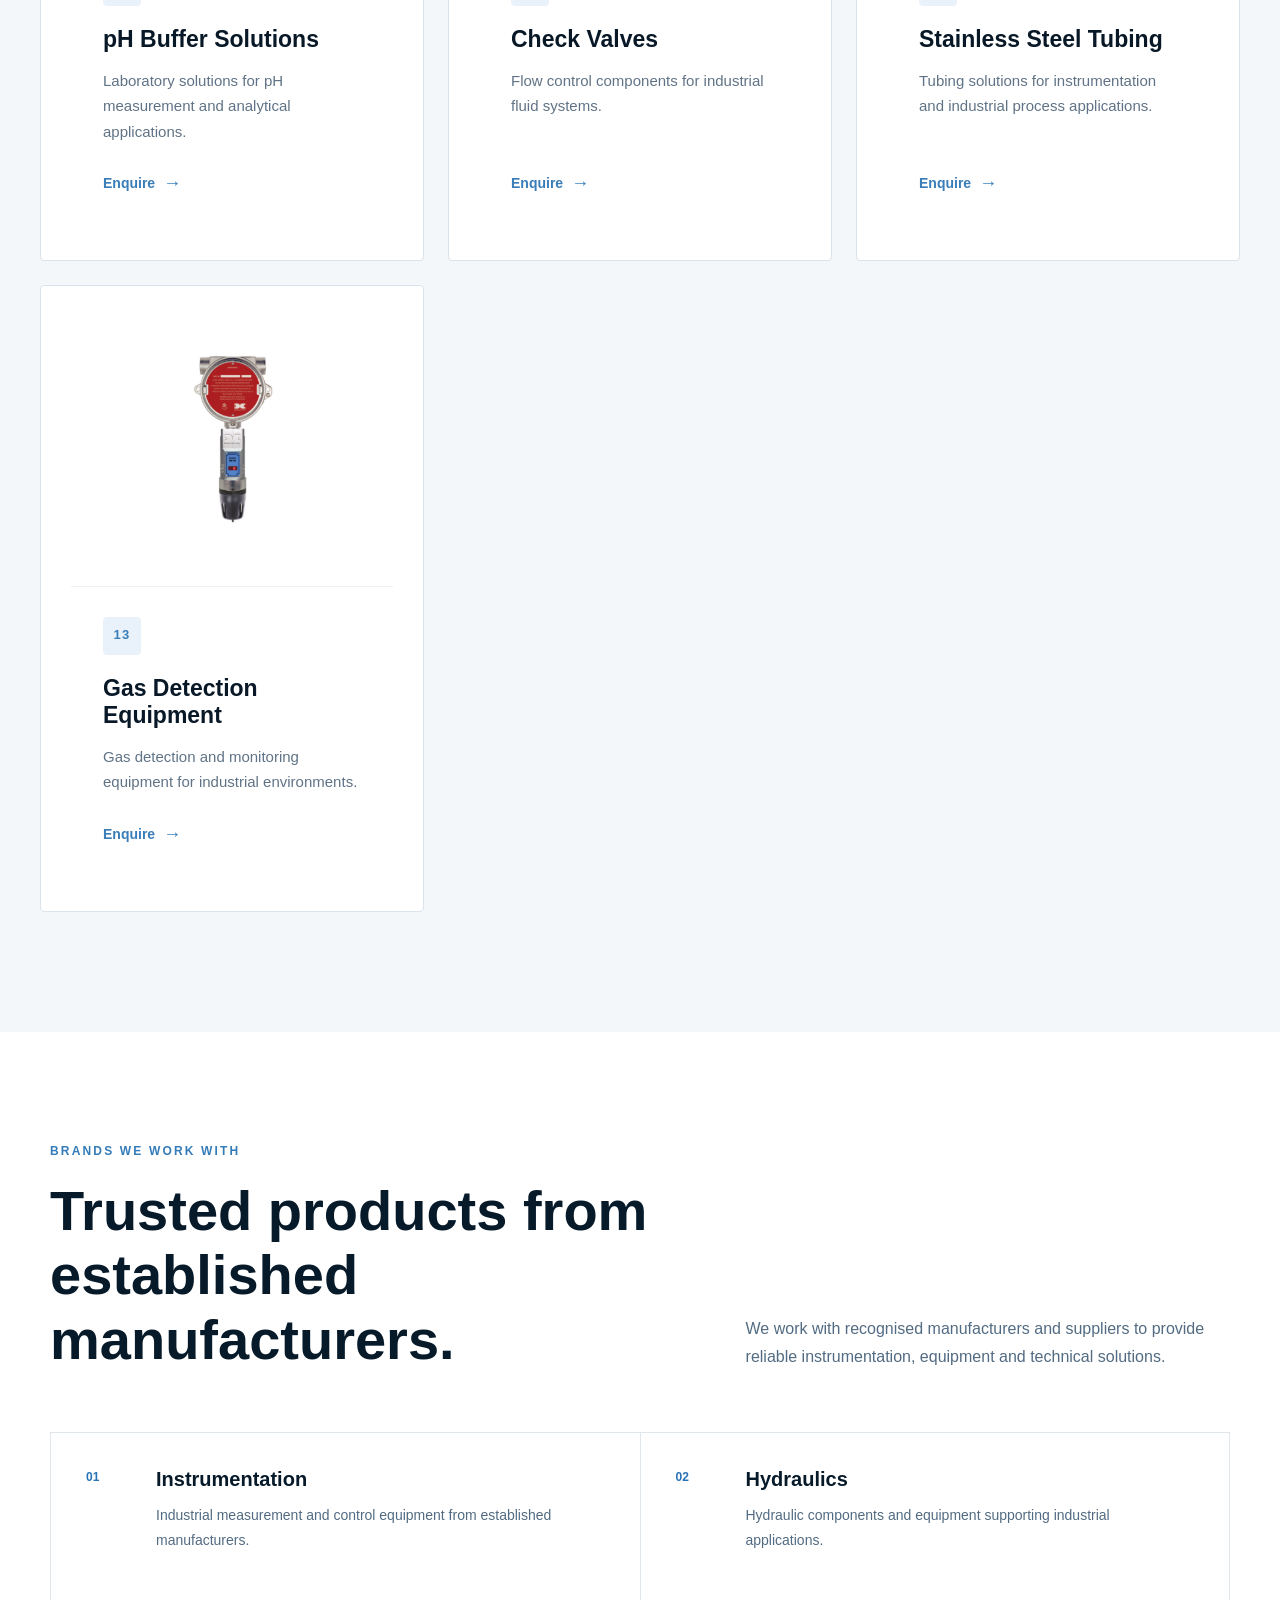
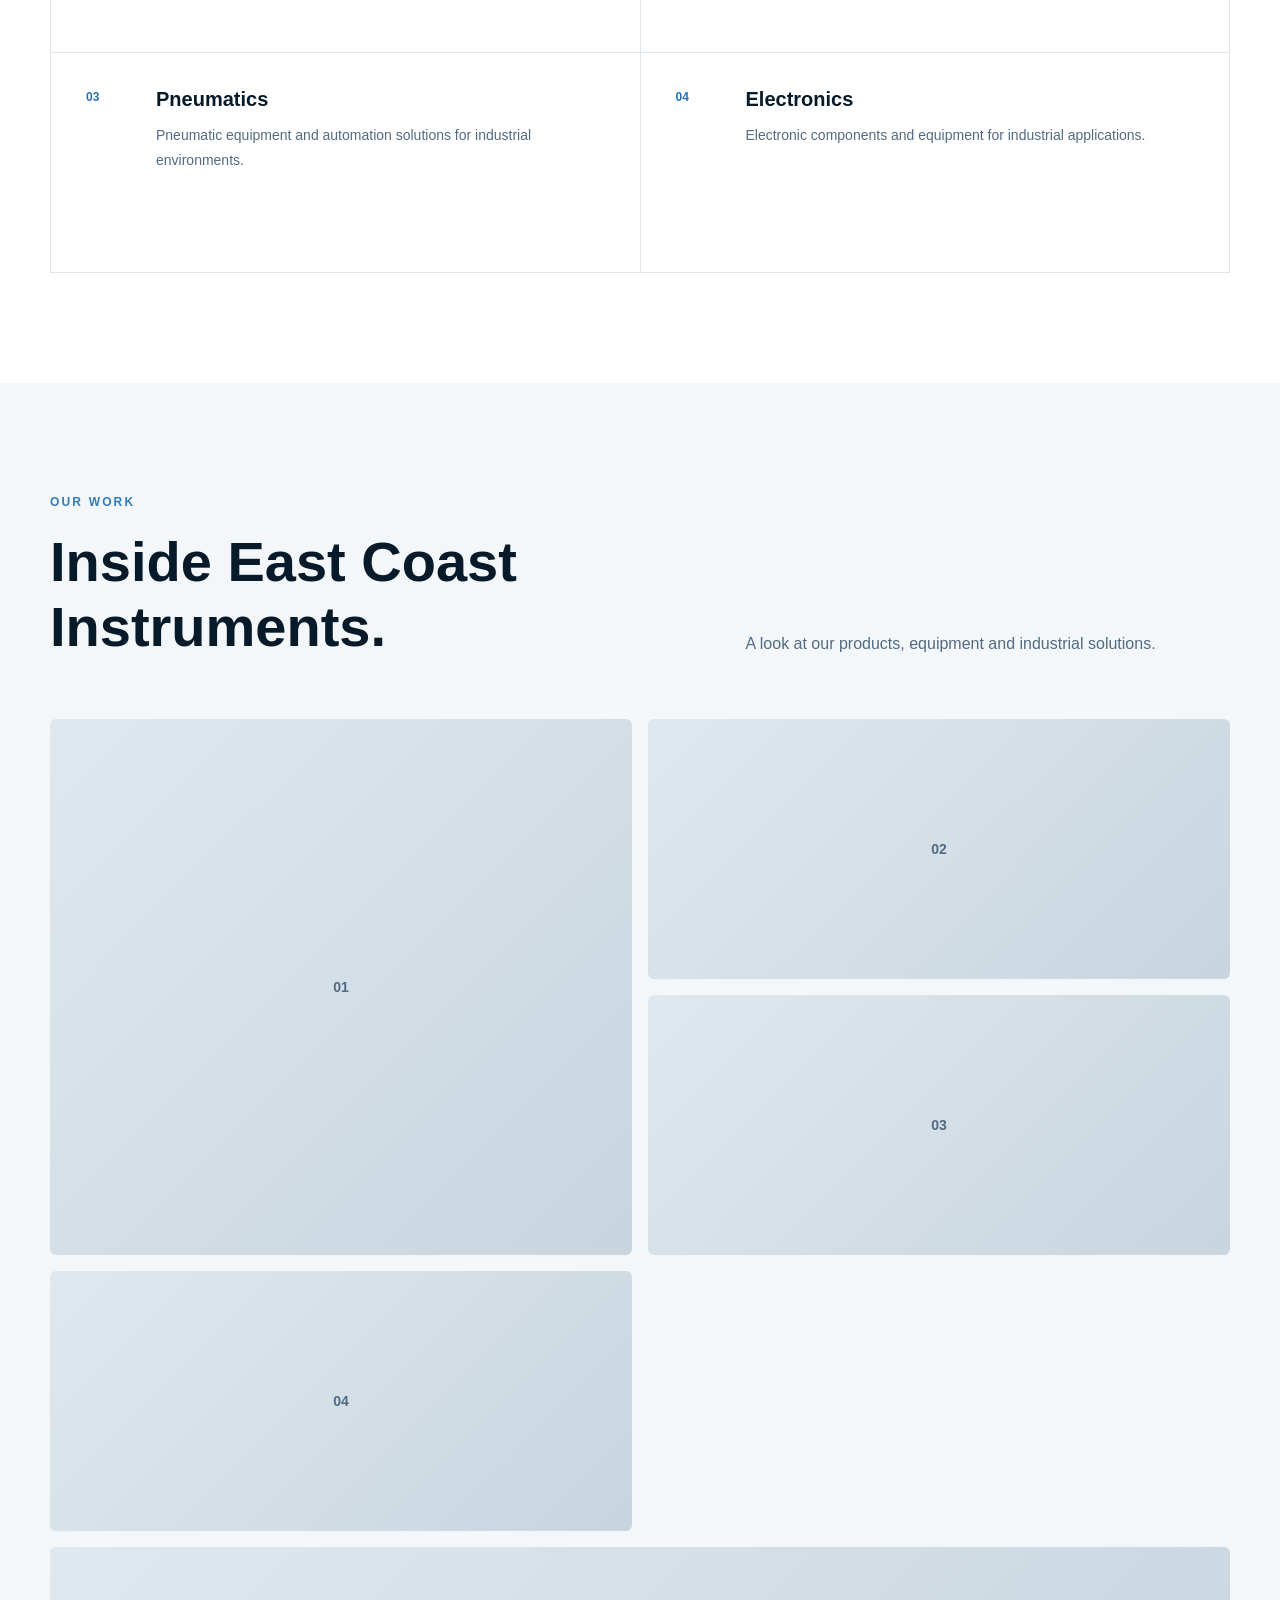
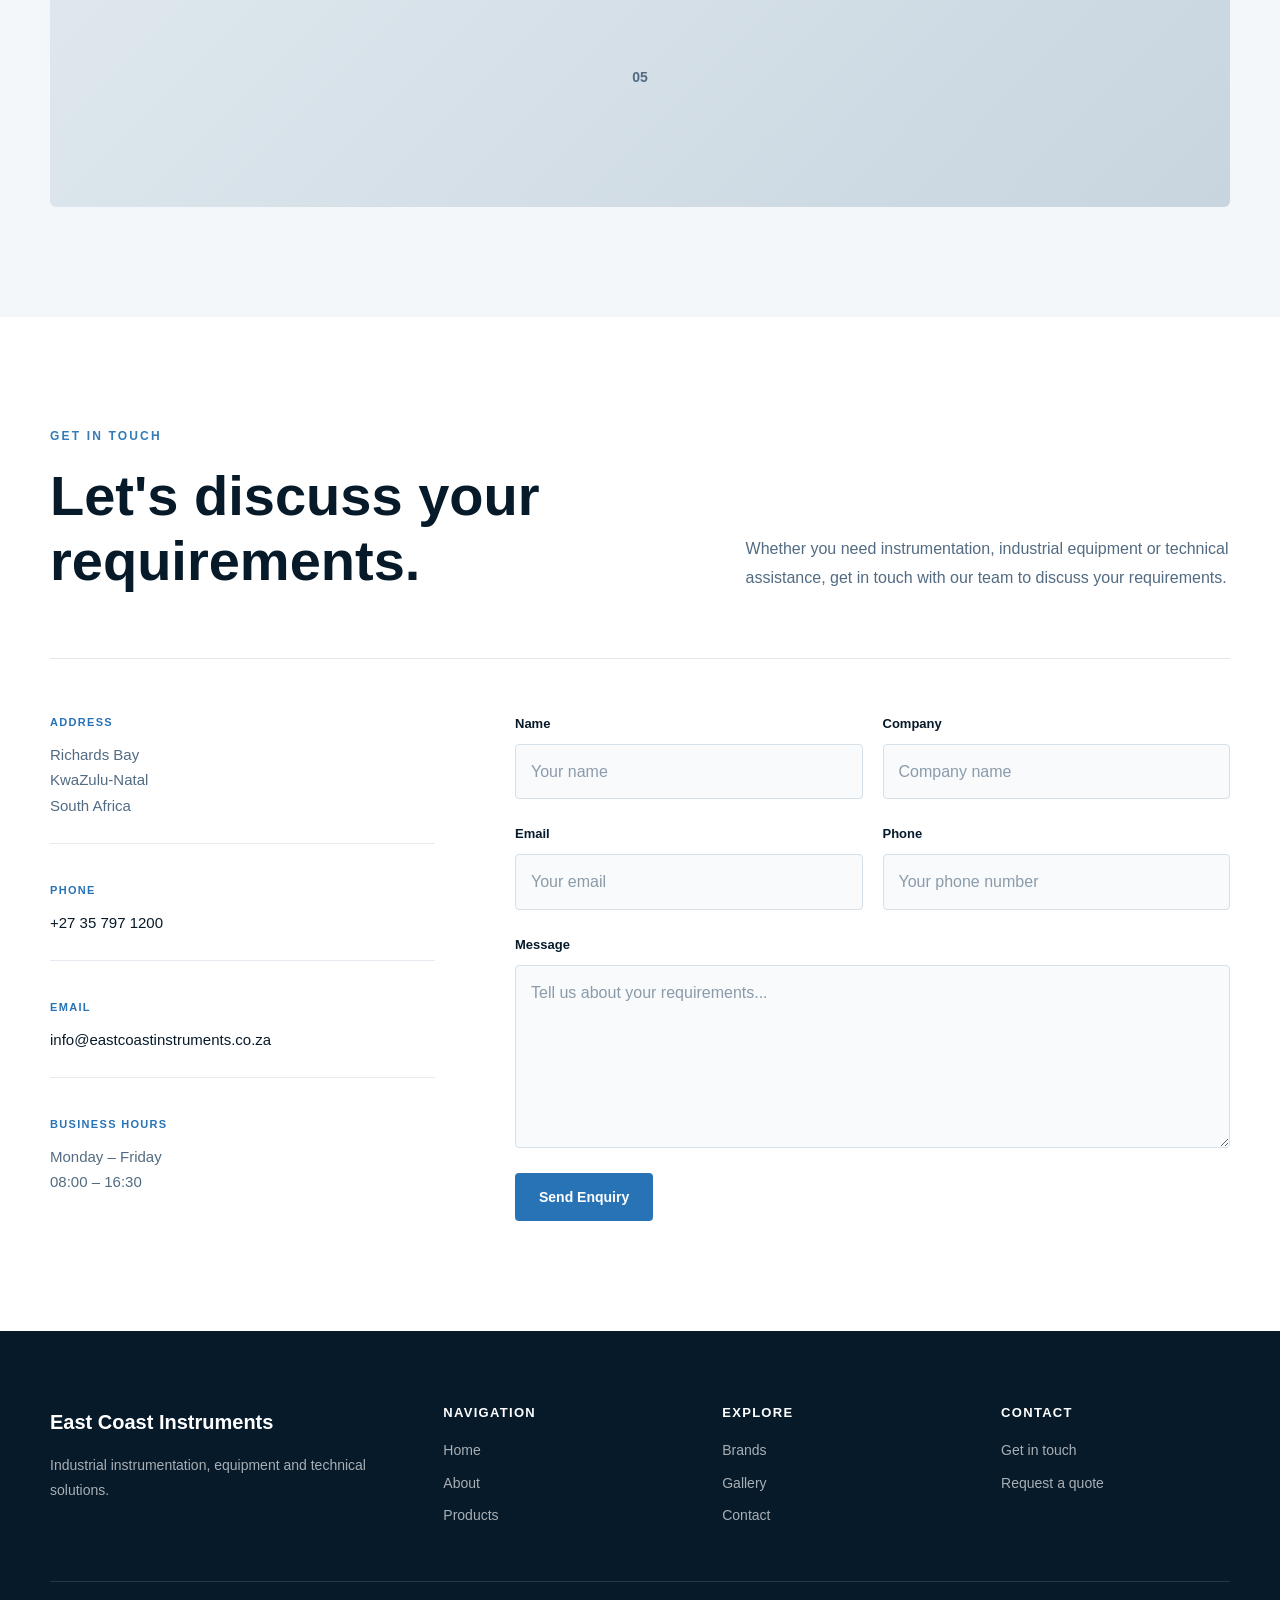
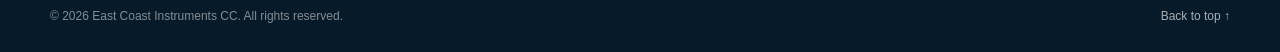
==== commit a3ae7735: "Update ECI website redesign" ====
--- a/index.html
+++ b/index.html
@@ -2,498 +2,1344 @@
 <html lang="en">
 <head>
     <meta charset="UTF-8">
-    <meta name="viewport" content="width=device-width, initial-scale=1.0">
-
-    <title>East Coast Instruments CC | Industrial Instrumentation Solutions</title>
 
     <meta
-        name="description"
-        content="East Coast Instruments CC provides instrumentation, hydraulics, pneumatics, electronics, laboratory and gas detection solutions."
+        name="viewport"
+        content="width=device-width, initial-scale=1.0"
     >
+
+    <title>East Coast Instruments</title>
 
     <link rel="stylesheet" href="css/style.css">
 </head>
 
 <body>
 
-    <!-- ================= HEADER ================= -->
     <header class="site-header">
 
-        <div class="container header-inner">
-
-            <a href="index.html" class="brand">
-                <div class="brand-mark">ECI</div>
-
-                <div class="brand-text">
-                    <strong>East Coast Instruments</strong>
-                    <span>Industrial Solutions</span>
-                </div>
-            </a>
-
-            <button
-                class="menu-toggle"
-                id="menu-toggle"
-                aria-label="Open navigation"
-                aria-expanded="false"
-            >
-                ☰
-            </button>
-
-            <nav class="main-nav" id="main-nav">
-
-                <a href="index.html" class="active">Home</a>
-                <a href="about.html">About</a>
-                <a href="products.html">Products</a>
-                <a href="gallery.html">Gallery</a>
-                <a href="contact.html">Contact</a>
-
-                <a href="queries.html" class="nav-button">
+    <div class="container header-container">
+
+        <a href="#home" class="logo">
+            East Coast Instruments
+        </a>
+
+        <button
+            class="menu-toggle"
+            id="menu-toggle"
+            type="button"
+            aria-label="Open navigation"
+            aria-expanded="false"
+        >
+            ☰
+        </button>
+
+        <nav class="site-nav" id="site-nav">
+
+            <a href="#home">Home</a>
+            <a href="#about">About</a>
+            <a href="#products">Products</a>
+            <a href="#brands">Brands</a>
+            <a href="#gallery">Gallery</a>
+            <a href="#contact">Contact</a>
+
+        </nav>
+
+    </div>
+
+</header>
+
+
+    <!-- =========================================
+         MAIN CONTENT
+    ========================================== -->
+
+    <main>
+<!-- =====================================
+     HOME
+====================================== -->
+
+<section id="home" class="home-section">
+
+    <div class="container home-container">
+
+        <div class="home-content">
+
+            <p class="section-label">
+                EAST COAST INSTRUMENTS
+            </p>
+
+            <h1>
+                Technical expertise
+                built around your
+                needs.
+            </h1>
+
+            <p class="home-description">
+                East Coast Instruments is a Level 1 B-BBEE company
+                specialising in industrial instrumentation and
+                related technical solutions.
+            </p>
+
+            <div class="home-actions">
+
+                <a href="#products" class="btn btn-primary">
+                    Explore Products
+                </a>
+
+                <a href="#contact" class="btn btn-secondary">
                     Make an Enquiry
                 </a>
 
-            </nav>
-
-        </div>
-
-    </header>
-
-
-    <!-- ================= HERO ================= -->
-    <main>
-
-        <section class="hero">
-
-            <div class="container hero-content">
-
-                <div class="hero-text">
-
-                    <span class="eyebrow">
-                        EAST COAST INSTRUMENTS CC
-                    </span>
-
-                    <h1>
-                        Industrial Instrumentation
-                        <span>Solutions You Can Trust.</span>
-                    </h1>
-
-                    <p>
-                        Providing instrumentation, hydraulics, pneumatics,
-                        electronics, laboratory and gas detection solutions
-                        to industry across Southern Africa.
-                    </p>
-
-                    <div class="hero-actions">
-
-                        <a href="products.html" class="button button-primary">
-                            Explore Products
+            </div>
+
+        </div>
+
+    </div>
+
+</section>
+
+     
+
+
+       <!-- =====================================
+     ABOUT
+====================================== -->
+
+<section id="about" class="about-section">
+
+    <div class="container">
+
+        <div class="about-hero">
+
+            <div class="about-hero-content">
+
+                <p class="section-label">
+                    ABOUT EAST COAST INSTRUMENTS
+                </p>
+
+                <h2>
+                    Technical expertise
+                    built around your
+                    needs.
+                </h2>
+
+                <p>
+                    East Coast Instruments is a Level 1 B-BBEE company
+                    specialising in industrial instrumentation and
+                    related technical solutions.
+                </p>
+
+            </div>
+
+        </div>
+
+
+        <div class="about-introduction">
+
+            <div class="about-heading">
+
+                <p class="section-label">
+                    WHO WE ARE
+                </p>
+
+                <h2>
+                    Practical solutions
+                    for industry.
+                </h2>
+
+            </div>
+
+
+            <div class="about-text">
+
+                <p>
+                    East Coast Instruments has been operating in the
+                    instrumentation industry since 1984. Based in
+                    Richards Bay and serving customers across South
+                    Africa, we provide instrumentation products,
+                    technical knowledge and service to support
+                    industrial operations.
+                </p>
+
+                <p>
+                    Our business supplies instrumentation, hydraulics,
+                    pneumatics, electronics, laboratory and analytical
+                    products, as well as gas detection solutions.
+                </p>
+
+                <p>
+                    We work with customers across different industries
+                    and focus on providing practical solutions that
+                    support productivity, reliability and efficient
+                    operations.
+                </p>
+
+            </div>
+
+        </div>
+
+
+        <div class="about-services">
+
+            <div class="service-item">
+
+                <span class="service-number">01</span>
+
+                <div>
+                    <h3>Technical Expertise</h3>
+
+                    <p>
+                        Product knowledge and technical understanding
+                        supporting industrial applications.
+                    </p>
+                </div>
+
+            </div>
+
+
+            <div class="service-item">
+
+                <span class="service-number">02</span>
+
+                <div>
+                    <h3>Industrial Solutions</h3>
+
+                    <p>
+                        Equipment and solutions across multiple
+                        industrial product categories.
+                    </p>
+                </div>
+
+            </div>
+
+
+            <div class="service-item">
+
+                <span class="service-number">03</span>
+
+                <div>
+                    <h3>Customer Service</h3>
+
+                    <p>
+                        A customer-focused approach built around
+                        efficient service.
+                    </p>
+                </div>
+
+            </div>
+
+        </div>
+
+    </div>
+
+</section>
+
+
+   <!-- =====================================
+     PRODUCTS
+====================================== -->
+
+<section id="products" class="page-section products-section">
+
+    <div class="container">
+
+        <div class="products-intro">
+
+            <div>
+                <p class="section-label">PRODUCTS & SOLUTIONS</p>
+
+                <h2>
+                    Equipment for <span>industry.</span>
+                </h2>
+            </div>
+
+            <div class="products-description">
+
+                <p>
+                    Explore our range of industrial instrumentation,
+                    equipment and process-related solutions.
+                </p>
+
+                <p>
+                    Browse our product range and contact our team
+                    for assistance with your equipment requirements.
+                </p>
+
+            </div>
+
+        </div>
+
+
+        <!-- PRODUCT FILTERS -->
+
+        <div class="product-filters">
+
+            <button class="product-filter active" data-filter="all">
+                All
+            </button>
+
+            <button class="product-filter" data-filter="instrumentation">
+                Instrumentation
+            </button>
+
+            <button class="product-filter" data-filter="hydraulics">
+                Hydraulics
+            </button>
+
+            <button class="product-filter" data-filter="pneumatics">
+                Pneumatics
+            </button>
+
+            <button class="product-filter" data-filter="laboratory">
+                Laboratory & Analytical
+            </button>
+
+            <button class="product-filter" data-filter="gas">
+                Gas Detection
+            </button>
+
+        </div>
+
+
+        <!-- PRODUCT GRID -->
+
+        <div class="products-grid">
+
+
+            <!-- PRODUCT 01 -->
+
+            <article
+                class="product-card"
+                data-category="instrumentation"
+            >
+
+                <div class="product-image">
+
+                    <img
+                        src="images/products/product-01.png"
+                        alt="Pressure gauges"
+                    >
+
+                </div>
+
+                <div class="product-content">
+
+                    <span class="product-number">
+                        01
+                    </span>
+
+                    <h3>
+                        Pressure Gauges
+                    </h3>
+
+                    <p>
+                        Pressure measurement equipment for
+                        industrial applications.
+                    </p>
+
+                    <a href="#contact" class="product-link">
+                        Enquire <span>→</span>
+                    </a>
+
+                </div>
+
+            </article>
+
+
+            <!-- PRODUCT 02 -->
+
+            <article
+                class="product-card"
+                data-category="instrumentation"
+            >
+
+                <div class="product-image">
+
+                    <img
+                        src="images/products/product-02.png"
+                        alt="Instrumentation valve"
+                    >
+
+                </div>
+
+                <div class="product-content">
+
+                    <span class="product-number">
+                        02
+                    </span>
+
+                    <h3>
+                        Instrumentation Valves
+                    </h3>
+
+                    <p>
+                        Valves and components for industrial
+                        instrumentation systems.
+                    </p>
+
+                    <a href="#contact" class="product-link">
+                        Enquire <span>→</span>
+                    </a>
+
+                </div>
+
+            </article>
+
+
+            <!-- PRODUCT 03 -->
+
+            <article
+                class="product-card"
+                data-category="instrumentation"
+            >
+
+                <div class="product-image">
+
+                    <img
+                        src="images/products/product-03.png"
+                        alt="Load cell"
+                    >
+
+                </div>
+
+                <div class="product-content">
+
+                    <span class="product-number">
+                        03
+                    </span>
+
+                    <h3>
+                        Load Cells
+                    </h3>
+
+                    <p>
+                        Load measurement equipment for
+                        industrial weighing applications.
+                    </p>
+
+                    <a href="#contact" class="product-link">
+                        Enquire <span>→</span>
+                    </a>
+
+                </div>
+
+            </article>
+
+
+            <!-- PRODUCT 04 -->
+
+            <article
+                class="product-card"
+                data-category="laboratory"
+            >
+
+                <div class="product-image">
+
+                    <img
+                        src="images/products/product-04.png"
+                        alt="Conductivity monitor"
+                    >
+
+                </div>
+
+                <div class="product-content">
+
+                    <span class="product-number">
+                        04
+                    </span>
+
+                    <h3>
+                        Conductivity Monitor
+                    </h3>
+
+                    <p>
+                        Conductivity monitoring equipment for
+                        measurement and analytical applications.
+                    </p>
+
+                    <a href="#contact" class="product-link">
+                        Enquire <span>→</span>
+                    </a>
+
+                </div>
+
+            </article>
+
+
+            <!-- PRODUCT 05 -->
+
+            <article
+                class="product-card"
+                data-category="gas"
+            >
+
+                <div class="product-image">
+
+                    <img
+                        src="images/products/product-05.png"
+                        alt="Gas cylinders"
+                    >
+
+                </div>
+
+                <div class="product-content">
+
+                    <span class="product-number">
+                        05
+                    </span>
+
+                    <h3>
+                        Gas Cylinders
+                    </h3>
+
+                    <p>
+                        Industrial gas cylinder solutions for
+                        process and technical applications.
+                    </p>
+
+                    <a href="#contact" class="product-link">
+                        Enquire <span>→</span>
+                    </a>
+
+                </div>
+
+            </article>
+
+
+            <!-- PRODUCT 06 -->
+
+            <article
+                class="product-card"
+                data-category="instrumentation"
+            >
+
+                <div class="product-image">
+
+                    <img
+                        src="images/products/product-06.png"
+                        alt="Control and relay unit"
+                    >
+
+                </div>
+
+                <div class="product-content">
+
+                    <span class="product-number">
+                        06
+                    </span>
+
+                    <h3>
+                        Control & Relay Units
+                    </h3>
+
+                    <p>
+                        Control equipment supporting industrial
+                        monitoring and process applications.
+                    </p>
+
+                    <a href="#contact" class="product-link">
+                        Enquire <span>→</span>
+                    </a>
+
+                </div>
+
+            </article>
+
+
+            <!-- PRODUCT 07 -->
+
+            <article
+                class="product-card"
+                data-category="hydraulics"
+            >
+
+                <div class="product-image">
+
+                    <img
+                        src="images/products/product-07.png"
+                        alt="Tube fitting"
+                    >
+
+                </div>
+
+                <div class="product-content">
+
+                    <span class="product-number">
+                        07
+                    </span>
+
+                    <h3>
+                        Tube Fittings
+                    </h3>
+
+                    <p>
+                        Industrial fittings and connection
+                        components for fluid systems.
+                    </p>
+
+                    <a href="#contact" class="product-link">
+                        Enquire <span>→</span>
+                    </a>
+
+                </div>
+
+            </article>
+
+
+            <!-- PRODUCT 08 -->
+
+            <article
+                class="product-card"
+                data-category="instrumentation"
+            >
+
+                <div class="product-image">
+
+                    <img
+                        src="images/products/product-08.png"
+                        alt="Digital temperature controller"
+                    >
+
+                </div>
+
+                <div class="product-content">
+
+                    <span class="product-number">
+                        08
+                    </span>
+
+                    <h3>
+                        Digital Controllers
+                    </h3>
+
+                    <p>
+                        Digital process control equipment for
+                        industrial applications.
+                    </p>
+
+                    <a href="#contact" class="product-link">
+                        Enquire <span>→</span>
+                    </a>
+
+                </div>
+
+            </article>
+
+
+            <!-- PRODUCT 09 -->
+
+            <article
+                class="product-card"
+                data-category="pneumatics"
+            >
+
+                <div class="product-image">
+
+                    <img
+                        src="images/products/product-09.png"
+                        alt="Pneumatic actuator"
+                    >
+
+                </div>
+
+                <div class="product-content">
+
+                    <span class="product-number">
+                        09
+                    </span>
+
+                    <h3>
+                        Pneumatic Actuators
+                    </h3>
+
+                    <p>
+                        Pneumatic actuation equipment for
+                        industrial systems.
+                    </p>
+
+                    <a href="#contact" class="product-link">
+                        Enquire <span>→</span>
+                    </a>
+
+                </div>
+
+            </article>
+
+
+            <!-- PRODUCT 10 -->
+
+            <article
+                class="product-card"
+                data-category="laboratory"
+            >
+
+                <div class="product-image">
+
+                    <img
+                        src="images/products/product-10.png"
+                        alt="pH buffer solutions"
+                    >
+
+                </div>
+
+                <div class="product-content">
+
+                    <span class="product-number">
+                        10
+                    </span>
+
+                    <h3>
+                        pH Buffer Solutions
+                    </h3>
+
+                    <p>
+                        Laboratory solutions for pH measurement
+                        and analytical applications.
+                    </p>
+
+                    <a href="#contact" class="product-link">
+                        Enquire <span>→</span>
+                    </a>
+
+                </div>
+
+            </article>
+
+
+            <!-- PRODUCT 11 -->
+
+            <article
+                class="product-card"
+                data-category="hydraulics"
+            >
+
+                <div class="product-image">
+
+                    <img
+                        src="images/products/product-11.png"
+                        alt="Check valve"
+                    >
+
+                </div>
+
+                <div class="product-content">
+
+                    <span class="product-number">
+                        11
+                    </span>
+
+                    <h3>
+                        Check Valves
+                    </h3>
+
+                    <p>
+                        Flow control components for industrial
+                        fluid systems.
+                    </p>
+
+                    <a href="#contact" class="product-link">
+                        Enquire <span>→</span>
+                    </a>
+
+                </div>
+
+            </article>
+
+
+            <!-- PRODUCT 12 -->
+
+            <article
+                class="product-card"
+                data-category="instrumentation"
+            >
+
+                <div class="product-image">
+
+                    <img
+                        src="images/products/product-12.png"
+                        alt="Stainless steel tubing"
+                    >
+
+                </div>
+
+                <div class="product-content">
+
+                    <span class="product-number">
+                        12
+                    </span>
+
+                    <h3>
+                        Stainless Steel Tubing
+                    </h3>
+
+                    <p>
+                        Tubing solutions for instrumentation
+                        and industrial process applications.
+                    </p>
+
+                    <a href="#contact" class="product-link">
+                        Enquire <span>→</span>
+                    </a>
+
+                </div>
+
+            </article>
+
+
+            <!-- PRODUCT 13 -->
+
+            <article
+                class="product-card"
+                data-category="gas"
+            >
+
+                <div class="product-image">
+
+                    <img
+                        src="images/products/product-13.png"
+                        alt="Gas detector"
+                    >
+
+                </div>
+
+                <div class="product-content">
+
+                    <span class="product-number">
+                        13
+                    </span>
+
+                    <h3>
+                        Gas Detection Equipment
+                    </h3>
+
+                    <p>
+                        Gas detection and monitoring equipment
+                        for industrial environments.
+                    </p>
+
+                    <a href="#contact" class="product-link">
+                        Enquire <span>→</span>
+                    </a>
+
+                </div>
+
+            </article>
+
+
+        </div>
+
+    </div>
+
+</section>
+
+      <!-- =====================================
+     BRANDS
+====================================== -->
+
+<section id="brands" class="brands-section">
+
+    <div class="container">
+
+        <div class="brands-header">
+
+            <div class="brands-heading">
+
+                <p class="section-label">
+                    BRANDS WE WORK WITH
+                </p>
+
+                <h2>
+                    Trusted products
+                    from established
+                    manufacturers.
+                </h2>
+
+            </div>
+
+            <div class="brands-intro">
+
+                <p>
+                    We work with recognised manufacturers and
+                    suppliers to provide reliable instrumentation,
+                    equipment and technical solutions.
+                </p>
+
+            </div>
+
+        </div>
+
+
+        <div class="brands-grid">
+
+
+            <div class="brand-card">
+
+                <span class="brand-number">
+                    01
+                </span>
+
+                <div class="brand-content">
+
+                    <h3>
+                        Instrumentation
+                    </h3>
+
+                    <p>
+                        Industrial measurement and control
+                        equipment from established manufacturers.
+                    </p>
+
+                </div>
+
+            </div>
+
+
+            <div class="brand-card">
+
+                <span class="brand-number">
+                    02
+                </span>
+
+                <div class="brand-content">
+
+                    <h3>
+                        Hydraulics
+                    </h3>
+
+                    <p>
+                        Hydraulic components and equipment
+                        supporting industrial applications.
+                    </p>
+
+                </div>
+
+            </div>
+
+
+            <div class="brand-card">
+
+                <span class="brand-number">
+                    03
+                </span>
+
+                <div class="brand-content">
+
+                    <h3>
+                        Pneumatics
+                    </h3>
+
+                    <p>
+                        Pneumatic equipment and automation
+                        solutions for industrial environments.
+                    </p>
+
+                </div>
+
+            </div>
+
+
+            <div class="brand-card">
+
+                <span class="brand-number">
+                    04
+                </span>
+
+                <div class="brand-content">
+
+                    <h3>
+                        Electronics
+                    </h3>
+
+                    <p>
+                        Electronic components and equipment
+                        for industrial applications.
+                    </p>
+
+                </div>
+
+            </div>
+
+
+        </div>
+
+    </div>
+
+</section>
+
+
+       <!-- =====================================
+     GALLERY
+====================================== -->
+
+<section id="gallery" class="gallery-section">
+
+    <div class="container">
+
+        <div class="gallery-header">
+
+            <div class="gallery-heading">
+
+                <p class="section-label">
+                    OUR WORK
+                </p>
+
+                <h2>
+                    Inside East Coast
+                    Instruments.
+                </h2>
+
+            </div>
+
+            <div class="gallery-intro">
+
+                <p>
+                    A look at our products, equipment and
+                    industrial solutions.
+                </p>
+
+            </div>
+
+        </div>
+
+
+        <div class="gallery-grid">
+
+
+            <div class="gallery-item gallery-item-large">
+
+                <div class="gallery-placeholder">
+                    <span>01</span>
+                </div>
+
+            </div>
+
+
+            <div class="gallery-item">
+
+                <div class="gallery-placeholder">
+                    <span>02</span>
+                </div>
+
+            </div>
+
+
+            <div class="gallery-item">
+
+                <div class="gallery-placeholder">
+                    <span>03</span>
+                </div>
+
+            </div>
+
+
+            <div class="gallery-item">
+
+                <div class="gallery-placeholder">
+                    <span>04</span>
+                </div>
+
+            </div>
+
+
+            <div class="gallery-item gallery-item-wide">
+
+                <div class="gallery-placeholder">
+                    <span>05</span>
+                </div>
+
+            </div>
+
+
+        </div>
+
+    </div>
+
+</section>
+
+       <!-- =====================================
+     CONTACT
+====================================== -->
+
+<section id="contact" class="contact-section">
+
+    <div class="container">
+
+        <div class="contact-header">
+
+            <div class="contact-heading">
+
+                <p class="section-label">
+                    GET IN TOUCH
+                </p>
+
+                <h2>
+                    Let's discuss
+                    your requirements.
+                </h2>
+
+            </div>
+
+            <div class="contact-intro">
+
+                <p>
+                    Whether you need instrumentation, industrial
+                    equipment or technical assistance, get in touch
+                    with our team to discuss your requirements.
+                </p>
+
+            </div>
+
+        </div>
+
+
+        <div class="contact-grid">
+
+
+            <!-- Contact Information -->
+
+            <div class="contact-information">
+
+                <div class="contact-item">
+
+                    <span class="contact-label">
+                        ADDRESS
+                    </span>
+
+                    <p>
+                        Richards Bay<br>
+                        KwaZulu-Natal<br>
+                        South Africa
+                    </p>
+
+                </div>
+
+
+                <div class="contact-item">
+
+                    <span class="contact-label">
+                        PHONE
+                    </span>
+
+                    <p>
+                        <a href="tel:+27357971200">
+                            +27 35 797 1200
                         </a>
-
-                        <a href="contact.html" class="button button-secondary">
-                            Contact Us
+                    </p>
+
+                </div>
+
+
+                <div class="contact-item">
+
+                    <span class="contact-label">
+                        EMAIL
+                    </span>
+
+                    <p>
+                        <a href="mailto:info@eastcoastinstruments.co.za">
+                            info@eastcoastinstruments.co.za
                         </a>
+                    </p>
+
+                </div>
+
+
+                <div class="contact-item">
+
+                    <span class="contact-label">
+                        BUSINESS HOURS
+                    </span>
+
+                    <p>
+                        Monday – Friday<br>
+                        08:00 – 16:30
+                    </p>
+
+                </div>
+
+            </div>
+
+
+            <!-- Contact Form -->
+
+            <div class="contact-form-wrapper">
+
+                <form
+                    class="contact-form"
+                    id="contact-form"
+                    action="#"
+                    method="post"
+                >
+
+                    <div class="form-row">
+
+                        <div class="form-field">
+
+                            <label for="name">
+                                Name
+                            </label>
+
+                            <input
+                                type="text"
+                                id="name"
+                                name="name"
+                                placeholder="Your name"
+                                required
+                            >
+
+                        </div>
+
+
+                        <div class="form-field">
+
+                            <label for="company">
+                                Company
+                            </label>
+
+                            <input
+                                type="text"
+                                id="company"
+                                name="company"
+                                placeholder="Company name"
+                            >
+
+                        </div>
 
                     </div>
 
-                </div>
-
-
-                <div class="hero-card">
-
-                    <div class="hero-card-top">
-                        <span>LEVEL 1 B-BBEE</span>
+
+                    <div class="form-row">
+
+                        <div class="form-field">
+
+                            <label for="email">
+                                Email
+                            </label>
+
+                            <input
+                                type="email"
+                                id="email"
+                                name="email"
+                                placeholder="Your email"
+                                required
+                            >
+
+                        </div>
+
+
+                        <div class="form-field">
+
+                            <label for="phone">
+                                Phone
+                            </label>
+
+                            <input
+                                type="tel"
+                                id="phone"
+                                name="phone"
+                                placeholder="Your phone number"
+                            >
+
+                        </div>
+
                     </div>
 
-                    <h2>
-                        Technical knowledge.
-                        Reliable service.
-                    </h2>
-
-                    <p>
-                        Our aim is to provide customers with quality
-                        products, technical knowledge and efficient
-                        service.
-                    </p>
-
-                    <div class="hero-card-line"></div>
-
-                    <strong>
-                        Serving industry with practical solutions.
-                    </strong>
-
-                </div>
-
-            </div>
-
-        </section>
-
-
-        <!-- ================= INTRODUCTION ================= -->
-        <section class="intro section">
-
-            <div class="container intro-grid">
-
-                <div>
-
-                    <span class="section-label">
-                        WHO WE ARE
-                    </span>
-
-                    <h2>
-                        Instrumentation expertise
-                        built around your needs.
-                    </h2>
-
-                </div>
-
-                <div>
-
-                    <p>
-                        East Coast Instruments is a Level 1 B-BBEE company
-                        specialising in industrial instrumentation and
-                        related technical solutions.
-                    </p>
-
-                    <p>
-                        We work with customers across a range of industries,
-                        providing products, knowledge and service designed
-                        to help improve productivity and operational
-                        efficiency.
-                    </p>
-
-                    <a href="about.html" class="text-link">
-                        Learn more about us →
-                    </a>
-
-                </div>
-
-            </div>
-
-        </section>
-
-
-        <!-- ================= SERVICES ================= -->
-        <section class="services section section-light">
-
-            <div class="container">
-
-                <div class="section-heading">
-
-                    <span class="section-label">
-                        OUR SOLUTIONS
-                    </span>
-
-                    <h2>
-                        What we supply
-                    </h2>
-
-                    <p>
-                        A range of industrial products and technical
-                        solutions supporting different applications.
-                    </p>
-
-                </div>
-
-
-                <div class="service-grid">
-
-                    <article class="service-card">
-
-                        <div class="service-icon">
-                            01
-                        </div>
-
-                        <h3>
-                            Instrumentation
-                        </h3>
-
-                        <p>
-                            Industrial instrumentation and measurement
-                            solutions for process applications.
-                        </p>
-
-                    </article>
-
-
-                    <article class="service-card">
-
-                        <div class="service-icon">
-                            02
-                        </div>
-
-                        <h3>
-                            Hydraulics
-                        </h3>
-
-                        <p>
-                            Hydraulic products and components for
-                            industrial applications.
-                        </p>
-
-                    </article>
-
-
-                    <article class="service-card">
-
-                        <div class="service-icon">
-                            03
-                        </div>
-
-                        <h3>
-                            Pneumatics
-                        </h3>
-
-                        <p>
-                            Pneumatic components and solutions for
-                            industrial systems.
-                        </p>
-
-                    </article>
-
-
-                    <article class="service-card">
-
-                        <div class="service-icon">
-                            04
-                        </div>
-
-                        <h3>
-                            Electronics
-                        </h3>
-
-                        <p>
-                            Electronic products and solutions supporting
-                            industrial operations.
-                        </p>
-
-                    </article>
-
-
-                    <article class="service-card">
-
-                        <div class="service-icon">
-                            05
-                        </div>
-
-                        <h3>
-                            Laboratory & Analytical
-                        </h3>
-
-                        <p>
-                            Products supporting laboratory and analytical
-                            applications.
-                        </p>
-
-                    </article>
-
-
-                    <article class="service-card">
-
-                        <div class="service-icon">
-                            06
-                        </div>
-
-                        <h3>
-                            Gas Detection
-                        </h3>
-
-                        <p>
-                            Gas detection products for industrial
-                            environments and applications.
-                        </p>
-
-                    </article>
-
-                </div>
-
-            </div>
-
-        </section>
-
-
-        <!-- ================= WHY US ================= -->
-        <section class="why-us section">
-
-            <div class="container why-grid">
-
-                <div class="why-content">
-
-                    <span class="section-label">
-                        WHY EAST COAST INSTRUMENTS
-                    </span>
-
-                    <h2>
-                        More than products.
-                        We provide solutions.
-                    </h2>
-
-                    <p>
-                        Our approach combines product knowledge,
-                        technical support and customer service to help
-                        clients find suitable solutions for their
-                        applications.
-                    </p>
-
-                    <a href="contact.html" class="button button-primary">
-                        Speak to Our Team
-                    </a>
-
-                </div>
-
-
-                <div class="benefits">
-
-                    <div class="benefit">
-                        <span>01</span>
-
-                        <div>
-                            <h3>Technical Knowledge</h3>
-                            <p>
-                                Product knowledge and practical support
-                                for industrial applications.
-                            </p>
-                        </div>
+
+                    <div class="form-field">
+
+                        <label for="message">
+                            Message
+                        </label>
+
+                        <textarea
+                            id="message"
+                            name="message"
+                            rows="6"
+                            placeholder="Tell us about your requirements..."
+                            required
+                        ></textarea>
+
                     </div>
 
 
-                    <div class="benefit">
-                        <span>02</span>
-
-                        <div>
-                            <h3>Quality Products</h3>
-                            <p>
-                                Access to established industrial brands
-                                and product ranges.
-                            </p>
-                        </div>
-                    </div>
-
-
-                    <div class="benefit">
-                        <span>03</span>
-
-                        <div>
-                            <h3>Customer Service</h3>
-                            <p>
-                                A customer-focused approach built around
-                                efficient service.
-                            </p>
-                        </div>
-                    </div>
-
-                </div>
-
-            </div>
-
-        </section>
-
-
-        <!-- ================= BRANDS ================= -->
-        <section class="brands section section-light">
-
-            <div class="container">
-
-                <div class="section-heading centered">
-
-                    <span class="section-label">
-                        BRANDS & DISTRIBUTORS
-                    </span>
-
-                    <h2>
-                        Trusted industry partners
-                    </h2>
-
-                    <p>
-                        East Coast Instruments works with recognised
-                        industrial brands and suppliers.
-                    </p>
-
-                </div>
-
-
-                <div class="brand-grid">
-
-                    <div class="brand-placeholder">FESTO</div>
-                    <div class="brand-placeholder">SMC</div>
-                    <div class="brand-placeholder">PARKER</div>
-                    <div class="brand-placeholder">Dwyer</div>
-                    <div class="brand-placeholder">UNILOK</div>
-                    <div class="brand-placeholder">McCrometer</div>
-                    <div class="brand-placeholder">TecFluid</div>
-                    <div class="brand-placeholder">ASCO</div>
-
-                </div>
-
-            </div>
-
-        </section>
-
-
-        <!-- ================= CTA ================= -->
-        <section class="cta">
-
-            <div class="container cta-inner">
-
-                <div>
-
-                    <span class="section-label">
-                        NEED ASSISTANCE?
-                    </span>
-
-                    <h2>
-                        Looking for the right
-                        industrial solution?
-                    </h2>
-
-                </div>
-
-                <a href="queries.html" class="button button-light">
-                    Send an Enquiry →
+                    <button
+                        type="submit"
+                        class="btn btn-primary"
+                    >
+                        Send Enquiry
+                    </button>
+
+                </form>
+
+            </div>
+
+        </div>
+
+    </div>
+
+</section>
+    </main>
+
+
+    <footer class="site-footer">
+
+    <div class="container">
+
+        <div class="footer-grid">
+
+            <div class="footer-brand">
+
+                <a href="#home" class="footer-logo">
+                    East Coast Instruments
                 </a>
 
-            </div>
-
-        </section>
-
-    </main>
-
-
-    <!-- ================= FOOTER ================= -->
-    <footer class="site-footer">
-
-        <div class="container footer-grid">
-
-            <div>
-
-                <div class="footer-brand">
-                    East Coast Instruments CC
-                </div>
-
                 <p>
-                    Industrial instrumentation and technical
-                    solutions for industry.
-                </p>
-
-            </div>
-
-
-            <div>
-
-                <h3>Quick Links</h3>
-
-                <a href="index.html">Home</a>
-                <a href="about.html">About</a>
-                <a href="products.html">Products</a>
-                <a href="gallery.html">Gallery</a>
-
-            </div>
-
-
-            <div>
-
-                <h3>Contact</h3>
-
-                <a href="contact.html">Contact our team</a>
-                <a href="queries.html">Make an enquiry</a>
+                    Industrial instrumentation, equipment
+                    and technical solutions.
+                </p>
+
+            </div>
+
+
+            <div class="footer-column">
+
+                <h3>
+                    Navigation
+                </h3>
+
+                <a href="#home">Home</a>
+                <a href="#about">About</a>
+                <a href="#products">Products</a>
+
+            </div>
+
+
+            <div class="footer-column">
+
+                <h3>
+                    Explore
+                </h3>
+
+                <a href="#brands">Brands</a>
+                <a href="#gallery">Gallery</a>
+                <a href="#contact">Contact</a>
+
+            </div>
+
+
+            <div class="footer-column">
+
+                <h3>
+                    Contact
+                </h3>
+
+                <a href="#contact">
+                    Get in touch
+                </a>
+
+                <a href="#contact">
+                    Request a quote
+                </a>
 
             </div>
 
@@ -502,18 +1348,20 @@
 
         <div class="footer-bottom">
 
-            <div class="container">
-
-                <p>
-                    © 2026 East Coast Instruments CC.
-                    All rights reserved.
-                </p>
-
-            </div>
-
-        </div>
-
-    </footer>
+            <p>
+                &copy; 2026 East Coast Instruments CC.
+                All rights reserved.
+            </p>
+
+            <a href="#home">
+                Back to top ↑
+            </a>
+
+        </div>
+
+    </div>
+
+</footer>
 
 
     <script src="js/script.js"></script>
--- a/css/style.css
+++ b/css/style.css
@@ -1,6 +1,13 @@
-/* =========================================
+/* =========================================================
+   EAST COAST INSTRUMENTS
+   SINGLE-PAGE WEBSITE
+   GLOBAL STYLES
+   ========================================================= */
+
+
+/* =========================================================
    RESET
-========================================= */
+   ========================================================= */
 
 * {
     margin: 0;
@@ -14,14 +21,14 @@
 
 body {
     font-family: Arial, Helvetica, sans-serif;
-    color: #172033;
+    color: #071a2a;
     background: #ffffff;
     line-height: 1.6;
 }
 
 img {
+    display: block;
     max-width: 100%;
-    display: block;
 }
 
 a {
@@ -29,1815 +36,2151 @@
     text-decoration: none;
 }
 
-
-/* =========================================
-   GLOBAL
-========================================= */
-
-.container {
-    width: min(1180px, 92%);
-    margin: 0 auto;
-}
-
-.section {
-    padding: 90px 0;
-}
-
-.section-light {
-    background: #f5f7fa;
-}
+button,
+input,
+textarea {
+    font: inherit;
+}
+
+/* =========================================================
+   GLOBAL TYPOGRAPHY
+   ========================================================= */
 
 .section-label {
-    display: inline-block;
-    margin-bottom: 14px;
-    color: #1769aa;
-    font-size: 0.78rem;
-    font-weight: 700;
-    letter-spacing: 2px;
-}
-
-.section-heading {
-    max-width: 650px;
-    margin-bottom: 45px;
-}
-
-.section-heading.centered {
-    margin-left: auto;
-    margin-right: auto;
-    text-align: center;
-}
-
-.section-heading h2,
-.intro h2,
-.why-content h2 {
-    color: #101827;
-    font-size: clamp(2rem, 4vw, 3rem);
+    margin-bottom: 15px;
+
+    color: #2873b6;
+
+    font-size: 12px;
+    font-weight: 800;
+
+    letter-spacing: 0.12em;
+    text-transform: uppercase;
+}
+
+h1,
+h2,
+h3 {
     line-height: 1.15;
-    margin-bottom: 20px;
-}
-
-.section-heading p {
-    color: #657083;
-}
-
-.button {
+}
+
+h1 {
+    font-size: clamp(42px, 6vw, 72px);
+}
+
+h2 {
+    font-size: clamp(34px, 4.5vw, 56px);
+}
+
+p {
+    color: #526b82;
+}
+
+
+/* =========================================================
+   BUTTONS
+   ========================================================= */
+
+.btn {
     display: inline-flex;
     align-items: center;
     justify-content: center;
+
     min-height: 48px;
     padding: 0 24px;
-    border-radius: 5px;
+
+    border-radius: 4px;
+
+    font-size: 14px;
     font-weight: 700;
-    transition: 0.25s ease;
-}
-
-.button-primary {
+
+    transition:
+        background 0.2s ease,
+        color 0.2s ease,
+        transform 0.2s ease;
+}
+
+.btn:hover {
+    transform: translateY(-2px);
+}
+
+.btn-primary {
+    background: #2873b6;
     color: #ffffff;
-    background: #1769aa;
-}
-
-.button-primary:hover {
-    background: #0f4f82;
-    transform: translateY(-2px);
-}
-
-.button-secondary {
+}
+
+.btn-primary:hover {
+    background: #1768ad;
+}
+
+.btn-secondary {
+    border: 1px solid #2873b6;
+    color: #2873b6;
+}
+
+.btn-secondary:hover {
+    background: #2873b6;
     color: #ffffff;
-    border: 1px solid rgba(255, 255, 255, 0.5);
-}
-
-.button-secondary:hover {
-    background: #ffffff;
-    color: #172033;
-}
-
-.button-light {
-    background: #ffffff;
-    color: #1769aa;
-}
-
-.button-light:hover {
-    transform: translateY(-2px);
-}
-
-
-/* =========================================
+}
+
+.text-link {
+    display: inline-flex;
+    align-items: center;
+    gap: 8px;
+
+    color: #1768ad;
+
+    font-weight: 700;
+}
+
+.text-link span {
+    transition: transform 0.2s ease;
+}
+
+.text-link:hover span {
+    transform: translateX(4px);
+}
+
+
+/* =========================================================
    HEADER
-========================================= */
+   ========================================================= */
 
 .site-header {
     position: sticky;
     top: 0;
     z-index: 1000;
+
     background: #ffffff;
-    border-bottom: 1px solid #e7ebf0;
-}
-
-.header-inner {
+    border-bottom: 1px solid #e5ebf0;
+}
+
+.header-container {
     min-height: 78px;
+
     display: flex;
     align-items: center;
     justify-content: space-between;
     gap: 30px;
 }
 
-.brand {
+.logo {
+    color: #071a2a;
+
+    font-size: 20px;
+    font-weight: 800;
+
+    white-space: nowrap;
+}
+
+.site-nav {
     display: flex;
     align-items: center;
-    gap: 12px;
-}
-
-.brand-mark {
-    width: 42px;
-    height: 42px;
+    gap: 28px;
+}
+
+.site-nav a {
+    color: #526b82;
+
+    font-size: 14px;
+    font-weight: 600;
+
+    transition: color 0.2s ease;
+}
+
+.site-nav a:hover {
+    color: #2873b6;
+}
+
+.menu-toggle {
+    display: none;
+
+    border: 0;
+    background: transparent;
+
+    color: #071a2a;
+
+    font-size: 25px;
+    cursor: pointer;
+}
+
+
+/* =========================================================
+   GLOBAL CONTAINER
+   ========================================================= */
+
+   /* =========================================================
+   HOME
+   ========================================================= */
+
+.home-section {
+    min-height: 720px;
+
+    display: flex;
+    align-items: center;
+
+    position: relative;
+    overflow: hidden;
+
+    background:
+        linear-gradient(
+            90deg,
+            #071a2a 0%,
+            #0b2942 55%,
+            #123d5d 100%
+        );
+
+    color: #ffffff;
+}
+
+.home-section::after {
+    content: "";
+
+    position: absolute;
+
+    width: 520px;
+    height: 520px;
+
+    right: -180px;
+    top: 50%;
+
+    transform: translateY(-50%);
+
+    border: 1px solid rgba(255, 255, 255, 0.12);
+
+    border-radius: 50%;
+}
+
+.home-container {
+    position: relative;
+    z-index: 2;
+}
+
+.home-content {
+    max-width: 720px;
+}
+
+.home-section .section-label {
+    color: #8fc5ec;
+}
+
+.home-section h1 {
+    max-width: 700px;
+
+    margin-bottom: 28px;
+
+    color: #ffffff;
+}
+
+.home-description {
+    max-width: 570px;
+
+    margin-bottom: 35px;
+
+    color: rgba(255, 255, 255, 0.78);
+
+    font-size: 17px;
+    line-height: 1.8;
+}
+
+.home-actions {
+    display: flex;
+    align-items: center;
+    gap: 15px;
+
+    flex-wrap: wrap;
+}
+
+.home-section .btn-secondary {
+    border-color: rgba(255, 255, 255, 0.55);
+    color: #ffffff;
+}
+
+.home-section .btn-secondary:hover {
+    background: #ffffff;
+    color: #071a2a;
+}
+
+.container {
+    width: min(1180px, calc(100% - 40px));
+    margin: 0 auto;
+}
+
+
+/* =========================================================
+   ABOUT
+   ========================================================= */
+
+.about-section {
+    padding: 110px 0;
+
+    background: #ffffff;
+}
+
+.about-hero {
+    padding-bottom: 90px;
+
+    border-bottom: 1px solid #dfe7ed;
+}
+
+.about-hero-content {
+    max-width: 780px;
+}
+
+.about-hero-content h2 {
+    max-width: 720px;
+
+    margin-bottom: 28px;
+
+    color: #071a2a;
+}
+
+.about-hero-content > p:last-child {
+    max-width: 620px;
+
+    font-size: 17px;
+    line-height: 1.8;
+}
+
+
+/* ---------------------------------------------------------
+   About introduction
+   --------------------------------------------------------- */
+
+.about-introduction {
     display: grid;
-    place-items: center;
-    border-radius: 7px;
-    background: #1769aa;
-    color: #ffffff;
-    font-size: 0.85rem;
+
+    grid-template-columns:
+        minmax(0, 0.85fr)
+        minmax(0, 1.15fr);
+
+    gap: 100px;
+
+    padding: 90px 0;
+}
+
+.about-heading h2 {
+    max-width: 430px;
+
+    color: #071a2a;
+}
+
+.about-text {
+    max-width: 620px;
+}
+
+.about-text p {
+    margin-bottom: 22px;
+
+    font-size: 16px;
+    line-height: 1.8;
+}
+
+.about-text p:last-child {
+    margin-bottom: 0;
+}
+
+
+/* ---------------------------------------------------------
+   About services
+   --------------------------------------------------------- */
+
+.about-services {
+    display: grid;
+
+    grid-template-columns:
+        repeat(3, minmax(0, 1fr));
+
+    border-top: 1px solid #dfe7ed;
+    border-bottom: 1px solid #dfe7ed;
+}
+
+.service-item {
+    display: grid;
+
+    grid-template-columns: 42px minmax(0, 1fr);
+
+    gap: 18px;
+
+    padding: 32px 28px;
+}
+
+.service-item + .service-item {
+    border-left: 1px solid #dfe7ed;
+}
+
+.service-number {
+    color: #2873b6;
+
+    font-size: 12px;
     font-weight: 800;
 }
 
-.brand-text {
+.service-item h3 {
+    margin-bottom: 9px;
+
+    color: #071a2a;
+
+    font-size: 18px;
+}
+
+.service-item p {
+    font-size: 14px;
+    line-height: 1.7;
+}
+
+
+/* ---------------------------------------------------------
+   About responsive
+   --------------------------------------------------------- */
+
+@media (max-width: 800px) {
+
+    .about-section {
+        padding: 80px 0;
+    }
+
+    .about-hero {
+        padding-bottom: 65px;
+    }
+
+    .about-introduction {
+        grid-template-columns: 1fr;
+
+        gap: 45px;
+
+        padding: 65px 0;
+    }
+
+    .about-services {
+        grid-template-columns: 1fr;
+    }
+
+    .service-item + .service-item {
+        border-left: 0;
+        border-top: 1px solid #dfe7ed;
+    }
+}
+
+/* =========================================================
+   PRODUCTS
+   ========================================================= */
+
+.products-section {
+    padding: 110px 0;
+
+    background: #f4f7fa;
+}
+
+
+/* ---------------------------------------------------------
+   Products header
+   --------------------------------------------------------- */
+
+.products-header {
+    display: grid;
+
+    grid-template-columns:
+        minmax(0, 1fr)
+        minmax(0, 0.85fr);
+
+    gap: 90px;
+
+    align-items: end;
+
+    margin-bottom: 60px;
+}
+
+.products-heading h2 {
+    max-width: 620px;
+
+    color: #071a2a;
+}
+
+.products-intro {
+    max-width: 500px;
+}
+
+.products-intro p {
+    margin-bottom: 24px;
+
+    font-size: 16px;
+    line-height: 1.8;
+}
+
+
+/* ---------------------------------------------------------
+   Products grid
+   --------------------------------------------------------- */
+
+.products-grid {
+    display: grid;
+
+    grid-template-columns:
+        repeat(2, minmax(0, 1fr));
+
+    gap: 16px;
+}
+
+
+/* ---------------------------------------------------------
+   Product card
+   --------------------------------------------------------- */
+
+.product-card {
+    min-height: 190px;
+
+    display: grid;
+
+    grid-template-columns:
+        42px
+        minmax(0, 1fr)
+        25px;
+
+    gap: 20px;
+
+    align-items: start;
+
+    padding: 30px;
+
+    background: #ffffff;
+
+    border: 1px solid #d9e2e9;
+
+    border-radius: 6px;
+
+    transition:
+        transform 0.2s ease,
+        border-color 0.2s ease,
+        box-shadow 0.2s ease;
+}
+
+.product-card:hover {
+    transform: translateY(-4px);
+
+    border-color: #a9cbe5;
+
+    box-shadow:
+        0 12px 28px rgba(7, 26, 47, 0.08);
+}
+
+
+/* ---------------------------------------------------------
+   Product number
+   --------------------------------------------------------- */
+
+.product-number {
+    width: 38px;
+    height: 38px;
+
+    display: flex;
+    align-items: center;
+    justify-content: center;
+
+    border-radius: 5px;
+
+    background: #e8f2fa;
+
+    color: #1768ad;
+
+    font-size: 12px;
+    font-weight: 800;
+}
+
+
+/* ---------------------------------------------------------
+   Product content
+   --------------------------------------------------------- */
+
+.product-content h3 {
+    margin: 2px 0 10px;
+
+    color: #071a2a;
+
+    font-size: 19px;
+    line-height: 1.3;
+}
+
+.product-content p {
+    margin: 0;
+
+    max-width: 470px;
+
+    font-size: 14px;
+    line-height: 1.7;
+}
+
+
+/* ---------------------------------------------------------
+   Product arrow
+   --------------------------------------------------------- */
+
+.product-arrow {
+    align-self: center;
+
+    color: #2873b6;
+
+    font-size: 24px;
+
+    transition: transform 0.2s ease;
+}
+
+.product-card:hover .product-arrow {
+    transform: translateX(5px);
+}
+
+
+/* ---------------------------------------------------------
+   Products responsive
+   --------------------------------------------------------- */
+
+@media (max-width: 800px) {
+
+    .products-section {
+        padding: 80px 0;
+    }
+
+    .products-header {
+        grid-template-columns: 1fr;
+
+        gap: 30px;
+
+        margin-bottom: 45px;
+    }
+
+    .products-grid {
+        grid-template-columns: 1fr;
+    }
+}
+
+
+@media (max-width: 520px) {
+
+    .product-card {
+        min-height: auto;
+
+        padding: 24px 20px;
+
+        grid-template-columns:
+            38px
+            minmax(0, 1fr)
+            20px;
+
+        gap: 15px;
+    }
+
+    .product-number {
+        width: 34px;
+        height: 34px;
+    }
+
+    .product-content h3 {
+        font-size: 17px;
+    }
+
+    .product-content p {
+        font-size: 13px;
+    }
+
+    .product-arrow {
+        font-size: 20px;
+    }
+}
+
+/* =========================================================
+   BRANDS
+   ========================================================= */
+
+.brands-section {
+    padding: 110px 0;
+
+    background: #ffffff;
+}
+
+
+/* ---------------------------------------------------------
+   Brands header
+   --------------------------------------------------------- */
+
+.brands-header {
+    display: grid;
+
+    grid-template-columns:
+        minmax(0, 1fr)
+        minmax(0, 0.8fr);
+
+    gap: 90px;
+
+    align-items: end;
+
+    margin-bottom: 60px;
+}
+
+.brands-heading h2 {
+    max-width: 650px;
+
+    color: #071a2a;
+}
+
+.brands-intro {
+    max-width: 500px;
+}
+
+.brands-intro p {
+    font-size: 16px;
+    line-height: 1.8;
+}
+
+
+/* ---------------------------------------------------------
+   Brands grid
+   --------------------------------------------------------- */
+
+.brands-grid {
+    display: grid;
+
+    grid-template-columns:
+        repeat(2, minmax(0, 1fr));
+
+    border-top: 1px solid #dfe7ed;
+    border-left: 1px solid #dfe7ed;
+}
+
+
+/* ---------------------------------------------------------
+   Brand card
+   --------------------------------------------------------- */
+
+.brand-card {
+    min-height: 220px;
+
+    display: grid;
+
+    grid-template-columns:
+        45px
+        minmax(0, 1fr);
+
+    gap: 25px;
+
+    padding: 35px;
+
+    border-right: 1px solid #dfe7ed;
+    border-bottom: 1px solid #dfe7ed;
+
+    transition:
+        background 0.2s ease,
+        transform 0.2s ease;
+}
+
+.brand-card:hover {
+    background: #f4f7fa;
+}
+
+
+/* ---------------------------------------------------------
+   Brand number
+   --------------------------------------------------------- */
+
+.brand-number {
+    color: #2873b6;
+
+    font-size: 12px;
+    font-weight: 800;
+}
+
+
+/* ---------------------------------------------------------
+   Brand content
+   --------------------------------------------------------- */
+
+.brand-content h3 {
+    margin-bottom: 12px;
+
+    color: #071a2a;
+
+    font-size: 20px;
+}
+
+.brand-content p {
+    max-width: 420px;
+
+    font-size: 14px;
+    line-height: 1.75;
+}
+
+
+/* ---------------------------------------------------------
+   Brands responsive
+   --------------------------------------------------------- */
+
+@media (max-width: 800px) {
+
+    .brands-section {
+        padding: 80px 0;
+    }
+
+    .brands-header {
+        grid-template-columns: 1fr;
+
+        gap: 30px;
+
+        margin-bottom: 45px;
+    }
+
+    .brands-grid {
+        grid-template-columns: 1fr;
+    }
+
+    .brand-card {
+        min-height: 190px;
+
+        padding: 28px;
+    }
+}
+
+
+@media (max-width: 520px) {
+
+    .brand-card {
+        grid-template-columns:
+            35px
+            minmax(0, 1fr);
+
+        gap: 15px;
+
+        padding: 24px 20px;
+    }
+
+    .brand-content h3 {
+        font-size: 18px;
+    }
+
+    .brand-content p {
+        font-size: 13px;
+    }
+}
+
+/* =========================================================
+   GALLERY
+   ========================================================= */
+
+.gallery-section {
+    padding: 110px 0;
+
+    background: #f4f7fa;
+}
+
+
+/* ---------------------------------------------------------
+   Gallery header
+   --------------------------------------------------------- */
+
+.gallery-header {
+    display: grid;
+
+    grid-template-columns:
+        minmax(0, 1fr)
+        minmax(0, 0.8fr);
+
+    gap: 90px;
+
+    align-items: end;
+
+    margin-bottom: 60px;
+}
+
+.gallery-heading h2 {
+    max-width: 620px;
+
+    color: #071a2a;
+}
+
+.gallery-intro {
+    max-width: 480px;
+}
+
+.gallery-intro p {
+    font-size: 16px;
+    line-height: 1.8;
+}
+
+
+/* ---------------------------------------------------------
+   Gallery grid
+   --------------------------------------------------------- */
+
+.gallery-grid {
+    display: grid;
+
+    grid-template-columns:
+        repeat(2, minmax(0, 1fr));
+
+    grid-auto-rows: 260px;
+
+    gap: 16px;
+}
+
+
+/* ---------------------------------------------------------
+   Gallery item
+   --------------------------------------------------------- */
+
+.gallery-item {
+    min-width: 0;
+    min-height: 0;
+}
+
+.gallery-placeholder {
+    width: 100%;
+    height: 100%;
+
+    display: flex;
+    align-items: center;
+    justify-content: center;
+
+    background:
+        linear-gradient(
+            135deg,
+            #dfe8ee,
+            #c8d5df
+        );
+
+    border-radius: 6px;
+
+    overflow: hidden;
+
+    color: #526b82;
+
+    font-size: 14px;
+    font-weight: 800;
+
+    transition:
+        transform 0.25s ease,
+        box-shadow 0.25s ease;
+}
+
+.gallery-item:hover .gallery-placeholder {
+    transform: scale(1.01);
+
+    box-shadow:
+        0 12px 30px rgba(7, 26, 47, 0.12);
+}
+
+
+/* ---------------------------------------------------------
+   Gallery large item
+   --------------------------------------------------------- */
+
+.gallery-item-large {
+    grid-row: span 2;
+}
+
+
+/* ---------------------------------------------------------
+   Gallery wide item
+   --------------------------------------------------------- */
+
+.gallery-item-wide {
+    grid-column: span 2;
+}
+
+
+/* ---------------------------------------------------------
+   Gallery responsive
+   --------------------------------------------------------- */
+
+@media (max-width: 800px) {
+
+    .gallery-section {
+        padding: 80px 0;
+    }
+
+    .gallery-header {
+        grid-template-columns: 1fr;
+
+        gap: 30px;
+
+        margin-bottom: 45px;
+    }
+
+    .gallery-grid {
+        grid-template-columns: 1fr;
+
+        grid-auto-rows: 240px;
+    }
+
+    .gallery-item-large,
+    .gallery-item-wide {
+        grid-column: auto;
+        grid-row: auto;
+    }
+}
+
+
+@media (max-width: 520px) {
+
+    .gallery-grid {
+        grid-auto-rows: 210px;
+
+        gap: 12px;
+    }
+}
+
+/* =========================================================
+   CONTACT
+   ========================================================= */
+
+.contact-section {
+    padding: 110px 0;
+
+    background: #ffffff;
+}
+
+
+/* ---------------------------------------------------------
+   Contact header
+   --------------------------------------------------------- */
+
+.contact-header {
+    display: grid;
+
+    grid-template-columns:
+        minmax(0, 1fr)
+        minmax(0, 0.8fr);
+
+    gap: 90px;
+
+    align-items: end;
+
+    margin-bottom: 65px;
+}
+
+.contact-heading h2 {
+    max-width: 650px;
+
+    color: #071a2a;
+}
+
+.contact-intro {
+    max-width: 500px;
+}
+
+.contact-intro p {
+    font-size: 16px;
+    line-height: 1.8;
+}
+
+
+/* ---------------------------------------------------------
+   Contact grid
+   --------------------------------------------------------- */
+
+.contact-grid {
+    display: grid;
+
+    grid-template-columns:
+        minmax(0, 0.7fr)
+        minmax(0, 1.3fr);
+
+    gap: 80px;
+
+    padding-top: 55px;
+
+    border-top: 1px solid #dfe7ed;
+}
+
+
+/* ---------------------------------------------------------
+   Contact information
+   --------------------------------------------------------- */
+
+.contact-information {
     display: flex;
     flex-direction: column;
-}
-
-.brand-text strong {
-    color: #101827;
-    font-size: 0.95rem;
-}
-
-.brand-text span {
-    color: #7a8493;
-    font-size: 0.7rem;
-}
-
-.main-nav {
-    display: flex;
-    align-items: center;
-    gap: 25px;
-}
-
-.main-nav a {
-    color: #4b5565;
-    font-size: 0.9rem;
-    font-weight: 600;
-}
-
-.main-nav a:hover,
-.main-nav a.active {
-    color: #1769aa;
-}
-
-.main-nav .nav-button {
-    padding: 10px 18px;
-    border-radius: 5px;
-    background: #1769aa;
-    color: #ffffff;
-}
-
-.main-nav .nav-button:hover {
-    background: #0f4f82;
-    color: #ffffff;
-}
-
-.menu-toggle {
-    display: none;
-    border: 0;
-    background: transparent;
-    font-size: 1.7rem;
-    cursor: pointer;
-}
-
-
-/* =========================================
-   HERO
-========================================= */
-
-.hero {
-    position: relative;
-    overflow: hidden;
-    background:
-        linear-gradient(
-            120deg,
-            #071827 0%,
-            #0d2e49 55%,
-            #1769aa 100%
-        );
-    color: #ffffff;
-    padding: 110px 0;
-}
-
-.hero::after {
-    content: "";
-    position: absolute;
-    width: 500px;
-    height: 500px;
-    right: -220px;
-    top: -200px;
-    border: 1px solid rgba(255, 255, 255, 0.12);
-    border-radius: 50%;
-}
-
-.hero-content {
-    position: relative;
-    z-index: 1;
-    display: grid;
-    grid-template-columns: 1.3fr 0.7fr;
-    align-items: center;
-    gap: 70px;
-}
-
-.eyebrow {
-    display: inline-block;
-    margin-bottom: 20px;
-    font-size: 0.78rem;
-    font-weight: 700;
-    letter-spacing: 2px;
-    color: #b9d9f1;
-}
-
-.hero h1 {
-    max-width: 750px;
-    font-size: clamp(2.7rem, 6vw, 5rem);
-    line-height: 1.02;
-    margin-bottom: 25px;
-}
-
-.hero h1 span {
+
+    gap: 38px;
+}
+
+.contact-item {
+    padding-bottom: 25px;
+
+    border-bottom: 1px solid #e5ebf0;
+}
+
+.contact-item:last-child {
+    padding-bottom: 0;
+
+    border-bottom: 0;
+}
+
+.contact-label {
     display: block;
-    color: #80c4f0;
-}
-
-.hero-text > p {
-    max-width: 650px;
-    color: #d7e4ee;
-    font-size: 1.05rem;
-}
-
-.hero-actions {
-    display: flex;
-    flex-wrap: wrap;
-    gap: 14px;
-    margin-top: 32px;
-}
-
-.hero-card {
-    padding: 35px;
-    border: 1px solid rgba(255, 255, 255, 0.18);
-    border-radius: 10px;
-    background: rgba(255, 255, 255, 0.08);
-    backdrop-filter: blur(8px);
-}
-
-.hero-card-top {
-    margin-bottom: 25px;
-}
-
-.hero-card-top span {
-    display: inline-block;
-    padding: 7px 10px;
-    border-radius: 4px;
-    background: rgba(255, 255, 255, 0.12);
-    font-size: 0.7rem;
-    font-weight: 700;
-    letter-spacing: 1px;
-}
-
-.hero-card h2 {
-    font-size: 1.7rem;
-    line-height: 1.25;
-    margin-bottom: 15px;
-}
-
-.hero-card p {
-    color: #d7e4ee;
-    font-size: 0.95rem;
-}
-
-.hero-card-line {
-    height: 1px;
-    margin: 25px 0;
-    background: rgba(255, 255, 255, 0.18);
-}
-
-.hero-card strong {
-    font-size: 0.85rem;
-}
-
-
-/* =========================================
-   INTRO
-========================================= */
-
-.intro-grid {
-    display: grid;
-    grid-template-columns: 0.9fr 1.1fr;
-    gap: 80px;
-    align-items: start;
-}
-
-.intro p {
-    color: #657083;
-    margin-bottom: 18px;
-}
-
-.text-link {
-    display: inline-block;
-    margin-top: 10px;
-    color: #1769aa;
-    font-weight: 700;
-}
-
-.text-link:hover {
-    color: #0f4f82;
-}
-
-
-/* =========================================
-   SERVICES
-========================================= */
-
-.service-grid {
-    display: grid;
-    grid-template-columns: repeat(3, 1fr);
-    gap: 20px;
-}
-
-.service-card {
-    padding: 32px;
-    background: #ffffff;
-    border: 1px solid #e3e8ee;
-    border-radius: 8px;
-    transition: 0.25s ease;
-}
-
-.service-card:hover {
-    transform: translateY(-5px);
-    border-color: #b8d5e8;
-    box-shadow: 0 12px 30px rgba(16, 24, 39, 0.08);
-}
-
-.service-icon {
-    width: 42px;
-    height: 42px;
-    display: grid;
-    place-items: center;
-    margin-bottom: 25px;
-    border-radius: 5px;
-    background: #e8f3fa;
-    color: #1769aa;
-    font-size: 0.75rem;
+
+    margin-bottom: 10px;
+
+    color: #2873b6;
+
+    font-size: 11px;
     font-weight: 800;
-}
-
-.service-card h3 {
-    margin-bottom: 10px;
-    color: #101827;
-}
-
-.service-card p {
-    color: #657083;
-    font-size: 0.9rem;
-}
-
-
-/* =========================================
-   WHY US
-========================================= */
-
-.why-grid {
-    display: grid;
-    grid-template-columns: 1fr 1fr;
-    gap: 90px;
-    align-items: center;
-}
-
-.why-content > p {
-    max-width: 600px;
-    color: #657083;
-    margin-bottom: 30px;
-}
-
-.benefits {
+
+    letter-spacing: 0.12em;
+}
+
+.contact-item p {
+    font-size: 15px;
+    line-height: 1.7;
+}
+
+.contact-item a {
+    color: #071a2a;
+
+    transition: color 0.2s ease;
+}
+
+.contact-item a:hover {
+    color: #2873b6;
+}
+
+
+/* ---------------------------------------------------------
+   Contact form
+   --------------------------------------------------------- */
+
+.contact-form {
     display: flex;
     flex-direction: column;
+
     gap: 25px;
 }
 
-.benefit {
+.form-row {
     display: grid;
-    grid-template-columns: 55px 1fr;
-    gap: 18px;
-    padding-bottom: 25px;
-    border-bottom: 1px solid #e5e9ee;
-}
-
-.benefit > span {
-    color: #1769aa;
+
+    grid-template-columns:
+        repeat(2, minmax(0, 1fr));
+
+    gap: 20px;
+}
+
+.form-field {
+    display: flex;
+    flex-direction: column;
+
+    gap: 9px;
+}
+
+.form-field label {
+    color: #071a2a;
+
+    font-size: 13px;
+    font-weight: 700;
+}
+
+.form-field input,
+.form-field textarea {
+    width: 100%;
+
+    padding: 14px 15px;
+
+    border: 1px solid #d5e0e8;
+    border-radius: 4px;
+
+    background: #f8fafc;
+
+    color: #071a2a;
+
+    outline: none;
+
+    transition:
+        border-color 0.2s ease,
+        background 0.2s ease,
+        box-shadow 0.2s ease;
+}
+
+.form-field input {
+    min-height: 50px;
+}
+
+.form-field textarea {
+    min-height: 150px;
+
+    resize: vertical;
+}
+
+.form-field input::placeholder,
+.form-field textarea::placeholder {
+    color: #8a9baa;
+}
+
+.form-field input:focus,
+.form-field textarea:focus {
+    border-color: #2873b6;
+
+    background: #ffffff;
+
+    box-shadow:
+        0 0 0 3px rgba(40, 115, 182, 0.08);
+}
+
+.contact-form .btn {
+    align-self: flex-start;
+
+    border: 0;
+
+    cursor: pointer;
+}
+
+
+/* ---------------------------------------------------------
+   Contact responsive
+   --------------------------------------------------------- */
+
+@media (max-width: 800px) {
+
+    .contact-section {
+        padding: 80px 0;
+    }
+
+    .contact-header {
+        grid-template-columns: 1fr;
+
+        gap: 30px;
+
+        margin-bottom: 45px;
+    }
+
+    .contact-grid {
+        grid-template-columns: 1fr;
+
+        gap: 60px;
+
+        padding-top: 45px;
+    }
+
+    .contact-information {
+        gap: 28px;
+    }
+}
+
+
+@media (max-width: 520px) {
+
+    .form-row {
+        grid-template-columns: 1fr;
+    }
+
+    .contact-form .btn {
+        width: 100%;
+    }
+}
+
+/* =========================================================
+   FOOTER
+   ========================================================= */
+
+.site-footer {
+    padding: 75px 0 25px;
+
+    background: #071a2a;
+
+    color: #ffffff;
+}
+
+
+/* ---------------------------------------------------------
+   Footer grid
+   --------------------------------------------------------- */
+
+.footer-grid {
+    display: grid;
+
+    grid-template-columns:
+        1.5fr
+        1fr
+        1fr
+        1fr;
+
+    gap: 50px;
+
+    padding-bottom: 55px;
+
+    border-bottom: 1px solid rgba(255, 255, 255, 0.12);
+}
+
+
+/* ---------------------------------------------------------
+   Footer brand
+   --------------------------------------------------------- */
+
+.footer-brand {
+    max-width: 320px;
+}
+
+.footer-logo {
+    display: inline-block;
+
+    margin-bottom: 15px;
+
+    color: #ffffff;
+
+    font-size: 20px;
     font-weight: 800;
 }
 
-.benefit h3 {
-    margin-bottom: 5px;
-}
-
-.benefit p {
-    color: #657083;
-    font-size: 0.9rem;
-}
-
-
-/* =========================================
-   BRANDS
-========================================= */
-
-.brand-grid {
-    display: grid;
-    grid-template-columns: repeat(4, 1fr);
-    gap: 15px;
-}
-
-.brand-placeholder {
-    min-height: 95px;
-    display: grid;
-    place-items: center;
-    padding: 20px;
-    border: 1px solid #e1e6eb;
-    background: #ffffff;
-    color: #485364;
-    font-weight: 800;
-    font-size: 0.9rem;
-    letter-spacing: 1px;
-}
-
-
-/* =========================================
-   CTA
-========================================= */
-
-.cta {
-    background: #1769aa;
+.footer-brand p {
+    color: rgba(255, 255, 255, 0.65);
+
+    font-size: 14px;
+    line-height: 1.8;
+}
+
+
+/* ---------------------------------------------------------
+   Footer columns
+   --------------------------------------------------------- */
+
+.footer-column {
+    display: flex;
+    flex-direction: column;
+
+    align-items: flex-start;
+
+    gap: 10px;
+}
+
+.footer-column h3 {
+    margin-bottom: 8px;
+
     color: #ffffff;
-    padding: 65px 0;
-}
-
-.cta-inner {
+
+    font-size: 13px;
+
+    text-transform: uppercase;
+
+    letter-spacing: 0.1em;
+}
+
+.footer-column a {
+    color: rgba(255, 255, 255, 0.65);
+
+    font-size: 14px;
+
+    transition: color 0.2s ease;
+}
+
+.footer-column a:hover {
+    color: #ffffff;
+}
+
+
+/* ---------------------------------------------------------
+   Footer bottom
+   --------------------------------------------------------- */
+
+.footer-bottom {
     display: flex;
+
     align-items: center;
     justify-content: space-between;
-    gap: 40px;
-}
-
-.cta .section-label {
-    color: #bfe1f7;
-}
-
-.cta h2 {
-    max-width: 700px;
-    font-size: clamp(2rem, 4vw, 3rem);
-    line-height: 1.15;
-}
-
-
-/* =========================================
-   FOOTER
-========================================= */
-
-.site-footer {
-    background: #08131f;
+
+    gap: 20px;
+
+    padding-top: 25px;
+}
+
+.footer-bottom p {
+    color: rgba(255, 255, 255, 0.5);
+
+    font-size: 12px;
+}
+
+.footer-bottom a {
+    color: rgba(255, 255, 255, 0.65);
+
+    font-size: 12px;
+
+    transition: color 0.2s ease;
+}
+
+.footer-bottom a:hover {
     color: #ffffff;
 }
 
-.footer-grid {
-    display: grid;
-    grid-template-columns: 2fr 1fr 1fr;
-    gap: 70px;
-    padding: 65px 0;
-}
-
-.footer-brand {
-    font-size: 1.15rem;
-    font-weight: 800;
-    margin-bottom: 12px;
-}
-
-.footer-grid p {
-    max-width: 400px;
-    color: #9eabb8;
-}
-
-.footer-grid h3 {
-    margin-bottom: 15px;
-    font-size: 0.95rem;
-}
-
-.footer-grid a {
-    display: block;
-    width: fit-content;
-    margin-bottom: 8px;
-    color: #9eabb8;
-    font-size: 0.9rem;
-}
-
-.footer-grid a:hover {
-    color: #ffffff;
-}
-
-.footer-bottom {
-    border-top: 1px solid rgba(255, 255, 255, 0.08);
-    padding: 20px 0;
-}
-
-.footer-bottom p {
-    font-size: 0.8rem;
-}
-
-
-/* =========================================
-   TABLET
-========================================= */
-
-@media (max-width: 900px) {
-
-    .main-nav {
-        gap: 15px;
-    }
-
-    .hero-content {
+
+/* ---------------------------------------------------------
+   Footer responsive
+   --------------------------------------------------------- */
+
+@media (max-width: 800px) {
+
+    .site-footer {
+        padding-top: 60px;
+    }
+
+    .footer-grid {
+        grid-template-columns:
+            repeat(2, minmax(0, 1fr));
+
+        gap: 40px;
+    }
+
+    .footer-brand {
+        grid-column: 1 / -1;
+    }
+}
+
+
+@media (max-width: 520px) {
+
+    .footer-grid {
         grid-template-columns: 1fr;
-        gap: 50px;
-    }
-
-    .intro-grid,
-    .why-grid {
-        grid-template-columns: 1fr;
-        gap: 40px;
-    }
-
-    .service-grid {
-        grid-template-columns: repeat(2, 1fr);
-    }
-
-    .brand-grid {
-        grid-template-columns: repeat(2, 1fr);
-    }
-
-    .footer-grid {
-        grid-template-columns: 1fr 1fr;
-    }
-
-}
-
-
-/* =========================================
-   MOBILE
-========================================= */
-
-@media (max-width: 700px) {
-
-    .section {
-        padding: 65px 0;
-    }
-
-    .header-inner {
-        min-height: 70px;
+
+        gap: 35px;
+    }
+
+    .footer-brand {
+        grid-column: auto;
+    }
+
+    .footer-bottom {
+        flex-direction: column;
+
+        align-items: flex-start;
+    }
+}
+
+/* =========================================================
+   MOBILE NAVIGATION
+   ========================================================= */
+
+@media (max-width: 800px) {
+
+    .header-container {
+        position: relative;
     }
 
     .menu-toggle {
         display: block;
     }
 
-    .main-nav {
+    .site-nav {
         position: absolute;
-        top: 70px;
+
+        top: 78px;
         left: 0;
         right: 0;
 
         display: none;
         flex-direction: column;
         align-items: stretch;
+
         gap: 0;
 
-        padding: 15px 4% 20px;
+        padding: 10px 20px 20px;
 
         background: #ffffff;
-        border-bottom: 1px solid #e5e9ee;
-    }
-
-    .main-nav.show {
+
+        border-bottom: 1px solid #e5ebf0;
+
+        box-shadow:
+            0 10px 25px rgba(7, 26, 47, 0.08);
+    }
+
+    .site-nav.active {
         display: flex;
     }
 
-    .main-nav a {
-        padding: 13px 0;
-        border-bottom: 1px solid #edf0f3;
-    }
-
-    .main-nav .nav-button {
-        margin-top: 10px;
-        padding: 13px 18px;
-        text-align: center;
-    }
-
-    .hero {
-        padding: 80px 0;
-    }
-
-    .hero h1 {
-        font-size: 2.8rem;
-    }
-
-    .hero-card {
-        padding: 25px;
-    }
-
-    .service-grid {
+    .site-nav a {
+        padding: 14px 0;
+
+        border-bottom: 1px solid #edf1f4;
+    }
+
+    .site-nav a:last-child {
+        border-bottom: 0;
+    }
+}
+
+
+/* =========================================================
+   SMALL MOBILE
+   ========================================================= */
+
+@media (max-width: 520px) {
+
+    .container {
+        width: min(100% - 30px, 1180px);
+    }
+
+    .header-container {
+        min-height: 68px;
+    }
+
+    .site-nav {
+        top: 68px;
+    }
+
+    .home-section {
+        min-height: 650px;
+    }
+
+    .home-actions {
+        flex-direction: column;
+        align-items: stretch;
+    }
+
+    .home-actions .btn {
+        width: 100%;
+    }
+}
+
+/* =====================================================
+   PRODUCTS SECTION
+===================================================== */
+
+.products-section {
+    background: #f5f7fa;
+    padding: 110px 0;
+}
+
+.products-intro {
+    display: grid;
+    grid-template-columns: 1fr 1fr;
+    gap: 80px;
+    align-items: end;
+    margin-bottom: 60px;
+}
+
+.products-intro h2 {
+    margin: 0;
+    font-size: clamp(2.5rem, 5vw, 4.5rem);
+    line-height: 1;
+    color: #071827;
+}
+
+.products-intro h2 span {
+    color: #347bb8;
+}
+
+.products-description {
+    max-width: 520px;
+}
+
+.products-description p {
+    margin: 0 0 20px;
+    color: #263b4d;
+    font-size: 1rem;
+    line-height: 1.8;
+}
+
+.section-label {
+    margin: 0 0 18px;
+    color: #347bb8;
+    font-size: 0.75rem;
+    font-weight: 700;
+    letter-spacing: 0.18em;
+    text-transform: uppercase;
+}
+
+
+/* =====================================================
+   PRODUCT FILTERS
+===================================================== */
+
+.product-filters {
+    display: flex;
+    flex-wrap: wrap;
+    gap: 10px;
+    margin-bottom: 45px;
+}
+
+.product-filter {
+    border: 1px solid #d5e0e9;
+    background: #ffffff;
+    color: #17344c;
+    padding: 12px 20px;
+    border-radius: 3px;
+    font-family: inherit;
+    font-size: 0.9rem;
+    font-weight: 600;
+    cursor: pointer;
+    transition:
+        background 0.2s ease,
+        color 0.2s ease,
+        border-color 0.2s ease;
+}
+
+.product-filter:hover,
+.product-filter.active {
+    background: #347bb8;
+    border-color: #347bb8;
+    color: #ffffff;
+}
+
+
+/* =====================================================
+   PRODUCT GRID
+===================================================== */
+
+.products-grid {
+    display: grid;
+    grid-template-columns: repeat(3, 1fr);
+    gap: 24px;
+}
+
+
+/* =====================================================
+   PRODUCT CARD
+===================================================== */
+
+.product-card {
+    background: #ffffff;
+    border: 1px solid #dce5ec;
+    transition:
+        transform 0.25s ease,
+        box-shadow 0.25s ease;
+}
+
+.product-card:hover {
+    transform: translateY(-5px);
+    box-shadow: 0 18px 40px rgba(7, 24, 39, 0.09);
+}
+
+
+/* =====================================================
+   PRODUCT IMAGE
+===================================================== */
+
+.product-image {
+    height: 250px;
+    background: #ffffff;
+    display: flex;
+    align-items: center;
+    justify-content: center;
+    padding: 25px;
+    overflow: hidden;
+}
+
+.product-image img {
+    width: 100%;
+    height: 100%;
+    object-fit: contain;
+    display: block;
+    transition: transform 0.3s ease;
+}
+
+.product-card:hover .product-image img {
+    transform: scale(1.04);
+}
+
+
+/* =====================================================
+   PRODUCT CONTENT
+===================================================== */
+
+.product-content {
+    position: relative;
+    padding: 25px 28px 28px;
+    border-top: 1px solid #edf1f4;
+}
+
+.product-number {
+    display: block;
+    margin-bottom: 12px;
+    color: #347bb8;
+    font-size: 0.75rem;
+    font-weight: 700;
+    letter-spacing: 0.1em;
+}
+
+.product-content h3 {
+    margin: 0 0 10px;
+    color: #071827;
+    font-size: 1.25rem;
+    line-height: 1.3;
+}
+
+.product-content p {
+    margin: 0 0 22px;
+    color: #526576;
+    font-size: 0.9rem;
+    line-height: 1.6;
+}
+
+.product-link {
+    display: inline-flex;
+    align-items: center;
+    gap: 8px;
+    color: #347bb8;
+    font-size: 0.9rem;
+    font-weight: 700;
+    text-decoration: none;
+}
+
+.product-link span {
+    transition: transform 0.2s ease;
+}
+
+.product-link:hover span {
+    transform: translateX(4px);
+}
+
+
+/* =====================================================
+   RESPONSIVE
+===================================================== */
+
+@media (max-width: 1000px) {
+
+    .products-intro {
         grid-template-columns: 1fr;
-    }
-
-    .brand-grid {
-        grid-template-columns: 1fr 1fr;
-    }
-
-    .cta-inner {
-        flex-direction: column;
-        align-items: flex-start;
-    }
-
-    .footer-grid {
+        gap: 30px;
+    }
+
+    .products-grid {
+        grid-template-columns: repeat(2, 1fr);
+    }
+
+}
+
+
+@media (max-width: 650px) {
+
+    .products-section {
+        padding: 75px 0;
+    }
+
+    .products-intro {
+        margin-bottom: 40px;
+    }
+
+    .products-intro h2 {
+        font-size: 2.5rem;
+    }
+
+    .product-filters {
+        gap: 8px;
+    }
+
+    .product-filter {
+        padding: 10px 14px;
+        font-size: 0.82rem;
+    }
+
+    .products-grid {
         grid-template-columns: 1fr;
-        gap: 35px;
-    }
-
-}
-
-
-/* =========================================
-   SMALL MOBILE
-========================================= */
-
-@media (max-width: 430px) {
-
-    .brand-text strong {
-        font-size: 0.82rem;
-    }
-
-    .brand-text span {
-        font-size: 0.62rem;
-    }
-
-    .hero h1 {
-        font-size: 2.35rem;
-    }
-
-    .hero-actions {
-        flex-direction: column;
-    }
-
-    .hero-actions .button {
-        width: 100%;
-    }
-
-    .brand-grid {
-        grid-template-columns: 1fr;
-    }
-
-}
-
-/* =========================================
-   ABOUT PAGE
-========================================= */
-
-/* Page Hero */
-.page-hero {
-    padding: 100px 0;
-    background: #071827;
+    }
+
+    .product-image {
+        height: 230px;
+    }
+
+}
+
+/* =========================================================
+   PRODUCTS SECTION
+   Scoped only to .products-section
+========================================================= */
+
+.products-section {
+    background: #f4f7fa;
+    padding: 110px 0 120px;
+    overflow: hidden;
+}
+
+.products-section .container {
+    width: min(1200px, calc(100% - 48px));
+    max-width: 1200px;
+    margin: 0 auto;
+}
+
+
+/* =========================================================
+   PRODUCTS INTRO
+========================================================= */
+
+.products-section .products-intro {
+    display: grid;
+    grid-template-columns: minmax(0, 1.2fr) minmax(280px, 0.8fr);
+    gap: 90px;
+    align-items: end;
+    margin-bottom: 55px;
+}
+
+.products-section .products-intro > div {
+    min-width: 0;
+}
+
+.products-section .section-label {
+    margin: 0 0 25px;
+    color: #397db9;
+    font-size: 14px;
+    font-weight: 700;
+    letter-spacing: 3px;
+    text-transform: uppercase;
+}
+
+.products-section .products-intro h2 {
+    margin: 0;
+    max-width: 650px;
+    color: #081827;
+    font-size: clamp(52px, 6vw, 82px);
+    line-height: 0.95;
+    font-weight: 700;
+    letter-spacing: -3px;
+}
+
+.products-section .products-intro h2 span {
+    color: #397db9;
+}
+
+.products-section .products-description {
+    max-width: 390px;
+}
+
+.products-section .products-description p {
+    margin: 0 0 25px;
+    color: #52667a;
+    font-size: 17px;
+    line-height: 1.75;
+}
+
+.products-section .products-description p:last-child {
+    margin-bottom: 0;
+}
+
+
+/* =========================================================
+   PRODUCT FILTERS
+========================================================= */
+
+.products-section .product-filters {
+    display: flex;
+    flex-wrap: wrap;
+    gap: 10px;
+    margin-bottom: 42px;
+}
+
+.products-section .product-filter {
+    appearance: none;
+    border: 1px solid #d5e0e9;
+    background: #ffffff;
+    color: #0b2033;
+    padding: 14px 22px;
+    min-height: 48px;
+    border-radius: 2px;
+    font-family: inherit;
+    font-size: 14px;
+    font-weight: 700;
+    cursor: pointer;
+    transition:
+        background 0.2s ease,
+        color 0.2s ease,
+        border-color 0.2s ease,
+        transform 0.2s ease;
+}
+
+.products-section .product-filter:hover {
+    border-color: #397db9;
+    color: #397db9;
+}
+
+.products-section .product-filter.active {
+    background: #397db9;
+    border-color: #397db9;
     color: #ffffff;
 }
 
-.page-hero .container {
-    max-width: 900px;
-}
-
-.page-hero .eyebrow {
-    color: #80c4f0;
-}
-
-.page-hero h1 {
-    max-width: 800px;
-    margin: 0 0 25px;
-    font-size: clamp(2.8rem, 6vw, 4.8rem);
-    line-height: 1.05;
-    color: #ffffff;
-}
-
-.page-hero p {
-    max-width: 680px;
-    margin: 0;
-    color: #d7e4ee;
-    font-size: 1.05rem;
-    line-height: 1.8;
-}
-
-
-/* =========================================
-   WHO WE ARE
-========================================= */
-
-.about-intro {
+.products-section .product-filter:focus-visible {
+    outline: 3px solid rgba(57, 125, 185, 0.25);
+    outline-offset: 2px;
+}
+
+
+/* =========================================================
+   PRODUCT GRID
+========================================================= */
+
+.products-section .products-grid {
+    display: grid;
+    grid-template-columns: repeat(3, minmax(0, 1fr));
+    gap: 24px;
+}
+
+
+/* =========================================================
+   PRODUCT CARD
+========================================================= */
+
+.products-section .product-card {
+    display: flex;
+    flex-direction: column;
+    min-width: 0;
+    min-height: 560px;
     background: #ffffff;
-}
-
-.about-grid {
-    display: grid;
-    grid-template-columns: 0.85fr 1.15fr;
-    gap: 80px;
-    align-items: start;
-}
-
-.about-intro h2,
-.about-approach h2 {
-    max-width: 500px;
-    margin: 0;
-    color: #101827;
-    font-size: clamp(2rem, 4vw, 3rem);
-    line-height: 1.15;
-}
-
-.about-copy {
-    max-width: 700px;
-}
-
-.about-copy p {
-    margin: 0 0 20px;
-    color: #657083;
-    font-size: 1rem;
-    line-height: 1.85;
-}
-
-.about-copy p:last-child {
-    margin-bottom: 0;
-}
-
-
-/* =========================================
-   WHAT WE DO
-========================================= */
-
-.about-services {
-    background: #f5f7fa;
-}
-
-.about-services .section-heading {
-    max-width: 700px;
-}
-
-.service-list {
-    display: grid;
-    grid-template-columns: repeat(2, 1fr);
-    gap: 18px;
-}
-
-.service-item {
-    display: grid;
-    grid-template-columns: 55px 1fr;
-    gap: 20px;
-    align-items: start;
-
-    padding: 30px;
-
-    background: #ffffff;
-    border: 1px solid #e3e8ee;
-    border-radius: 8px;
-
+    border: 1px solid #dbe4ec;
+    border-radius: 4px;
+    overflow: hidden;
     transition:
         transform 0.25s ease,
         box-shadow 0.25s ease,
         border-color 0.25s ease;
 }
 
-.service-item:hover {
-    transform: translateY(-4px);
-    border-color: #c2d9e8;
-    box-shadow: 0 12px 30px rgba(16, 24, 39, 0.08);
-}
-
-.service-number {
-    width: 42px;
-    height: 42px;
-
-    display: grid;
-    place-items: center;
-
-    border-radius: 5px;
-
-    background: #e8f3fa;
-    color: #1769aa;
-
-    font-size: 0.75rem;
-    font-weight: 800;
-}
-
-.service-item h3 {
-    margin: 0 0 8px;
-    color: #101827;
-    font-size: 1.15rem;
-}
-
-.service-item p {
-    margin: 0;
-    color: #657083;
-    font-size: 0.9rem;
-    line-height: 1.7;
-}
-
-
-/* =========================================
-   OUR APPROACH
-========================================= */
-
-.about-approach {
+.products-section .product-card:hover {
+    transform: translateY(-5px);
+    border-color: #c4d5e3;
+    box-shadow: 0 14px 35px rgba(8, 24, 39, 0.08);
+}
+
+
+/* =========================================================
+   PRODUCT IMAGE
+========================================================= */
+
+.products-section .product-image {
+    display: flex !important;
+    align-items: center;
+    justify-content: center;
+
+    width: 100%;
+    height: 250px;
+
+    padding: 28px;
+
     background: #ffffff;
-}
-
-.about-approach > .container {
-    align-items: center;
-}
-
-.about-approach .about-grid > div:first-child > p {
-    max-width: 560px;
-    margin-top: 25px;
-    color: #657083;
-    line-height: 1.8;
-}
-
-.approach-points {
+
+    overflow: hidden;
+
+    visibility: visible !important;
+    opacity: 1 !important;
+}
+
+.products-section .product-image img {
+    display: block !important;
+
+    width: auto !important;
+    height: auto !important;
+
+    max-width: 100% !important;
+    max-height: 195px !important;
+
+    object-fit: contain;
+
+    margin: 0 auto;
+
+    visibility: visible !important;
+    opacity: 1 !important;
+}
+
+
+/* =========================================================
+   PRODUCT CONTENT
+========================================================= */
+
+.products-section .product-content {
     display: flex;
     flex-direction: column;
-}
-
-.approach-point {
-    display: grid;
-    grid-template-columns: 55px 1fr;
-    gap: 20px;
-
-    padding: 25px 0;
-
-    border-bottom: 1px solid #e3e8ee;
-}
-
-.approach-point:first-child {
-    padding-top: 0;
-}
-
-.approach-point:last-child {
-    padding-bottom: 0;
-    border-bottom: none;
-}
-
-.approach-point > span {
-    color: #1769aa;
-    font-size: 0.8rem;
-    font-weight: 800;
-}
-
-.approach-point h3 {
-    margin: 0 0 7px;
-    color: #101827;
-    font-size: 1.05rem;
-}
-
-.approach-point p {
-    margin: 0;
-    color: #657083;
-    font-size: 0.9rem;
-    line-height: 1.7;
-}
-
-
-/* =========================================
-   ABOUT CTA
-========================================= */
-
-.cta-section {
-    padding: 70px 0;
-    background: #1769aa;
-    color: #ffffff;
-}
-
-.cta-content {
-    display: flex;
-    align-items: center;
-    justify-content: space-between;
-    gap: 40px;
-}
-
-.cta-content .eyebrow {
-    margin-bottom: 12px;
-    color: #bfe1f7;
-}
-
-.cta-content h2 {
-    max-width: 700px;
-    margin: 0;
-    color: #ffffff;
-    font-size: clamp(2rem, 4vw, 3rem);
-    line-height: 1.15;
-}
-
-.cta-button {
-    flex-shrink: 0;
-
+    flex: 1;
+
+    padding: 30px 32px 32px;
+
+    border-top: 1px solid #edf1f5;
+}
+
+.products-section .product-number {
     display: inline-flex;
     align-items: center;
     justify-content: center;
 
-    min-height: 50px;
-    padding: 0 25px;
-
-    border-radius: 5px;
-
-    background: #ffffff;
-    color: #1769aa;
-
+    width: 38px;
+    height: 38px;
+
+    margin-bottom: 20px;
+
+    background: #e9f2fa;
+    color: #397db9;
+
+    border-radius: 4px;
+
+    font-size: 13px;
     font-weight: 700;
-
-    transition:
-        transform 0.25s ease,
-        background 0.25s ease;
-}
-
-.cta-button:hover {
-    transform: translateY(-2px);
-    background: #f0f5f8;
-}
-
-
-/* =========================================
-   ABOUT PAGE — TABLET
-========================================= */
-
-@media (max-width: 900px) {
-
-    .page-hero {
-        padding: 75px 0;
-    }
-
-    .about-grid {
-        grid-template-columns: 1fr;
-        gap: 40px;
-    }
-
-    .service-list {
-        grid-template-columns: 1fr;
-    }
-
-    .cta-content {
-        align-items: flex-start;
-        flex-direction: column;
-    }
-
-}
-
-
-/* =========================================
-   ABOUT PAGE — MOBILE
-========================================= */
-
-@media (max-width: 700px) {
-
-    .page-hero {
-        padding: 65px 0;
-    }
-
-    .page-hero h1 {
-        font-size: 2.6rem;
-    }
-
-    .page-hero p {
-        font-size: 0.95rem;
-    }
-
-    .about-intro,
-    .about-services,
-    .about-approach {
-        padding-top: 65px;
-        padding-bottom: 65px;
-    }
-
-    .service-item {
-        grid-template-columns: 45px 1fr;
-        gap: 15px;
-        padding: 24px;
-    }
-
-    .service-number {
-        width: 38px;
-        height: 38px;
-    }
-
-    .approach-point {
-        grid-template-columns: 45px 1fr;
-        gap: 15px;
-    }
-
-    .cta-section {
-        padding: 60px 0;
-    }
-
-    .cta-content h2 {
-        font-size: 2.2rem;
-    }
-
-    .cta-button {
-        width: 100%;
-    }
-
-}
-
-/* =========================================
-   FINAL HEADER FIX
-   Matches current about.html
-========================================= */
-
-.site-header {
-    width: 100%;
-    background: #ffffff;
-    border-bottom: 1px solid #e5e7eb;
-    position: sticky;
-    top: 0;
-    z-index: 1000;
-}
-
-.site-header .nav-container {
-    min-height: 72px;
-
-    display: flex !important;
-    align-items: center;
-    justify-content: space-between;
-
-    gap: 40px;
-}
-
-
-/* BRAND */
-
-.site-header .brand {
-    display: flex !important;
-    align-items: center;
-
-    gap: 12px;
-
-    flex-shrink: 0;
-}
-
-.site-header .brand-logo {
-    width: 42px;
-    height: 42px;
-
-    display: flex;
-    align-items: center;
-    justify-content: center;
-
-    flex-shrink: 0;
-
-    background: #2672b5;
-    color: #ffffff;
-
-    border-radius: 6px;
-
-    font-size: 0.85rem;
-    font-weight: 800;
-}
-
-.site-header .brand-text {
-    display: flex !important;
-    flex-direction: column;
-
-    line-height: 1.1;
-
-    white-space: nowrap;
-}
-
-.site-header .brand-text strong {
-    color: #101827;
-    font-size: 0.95rem;
-}
-
-.site-header .brand-text small {
-    margin-top: 3px;
-
-    color: #68778a;
-
-    font-size: 0.68rem;
-}
-
-
-/* NAVIGATION */
-
-.site-header .main-nav {
-    display: flex !important;
-    align-items: center;
-
-    gap: 28px;
-
-    margin-left: auto;
-}
-
-.site-header .main-nav a {
-    position: relative;
-
-    color: #263449;
-
-    font-size: 0.88rem;
-    font-weight: 650;
-
-    white-space: nowrap;
-
-    text-decoration: none;
-}
-
-.site-header .main-nav a:hover,
-.site-header .main-nav a.active {
-    color: #2672b5;
-}
-
-
-/* ACTIVE PAGE */
-
-.site-header .main-nav a.active::after {
-    content: "";
-
-    position: absolute;
-
-    left: 0;
-    right: 0;
-    bottom: -10px;
-
-    height: 2px;
-
-    background: #2672b5;
-}
-
-
-/* ENQUIRY BUTTON */
-
-.site-header .main-nav .nav-button {
-    display: inline-flex;
-
-    align-items: center;
-    justify-content: center;
-
-    min-height: 44px;
-
-    padding: 0 18px;
-
-    background: #2672b5;
-    color: #ffffff;
-
-    border-radius: 5px;
-
+}
+
+.products-section .product-content h3 {
+    margin: 0 0 14px;
+
+    color: #081827;
+
+    font-size: 23px;
+    line-height: 1.2;
     font-weight: 700;
 }
 
-.site-header .main-nav .nav-button:hover {
-    background: #1d5f98;
-    color: #ffffff;
-}
-
-.site-header .main-nav .nav-button::after {
-    display: none;
-}
-
-
-/* MOBILE MENU BUTTON */
-
-.site-header .menu-toggle {
-    display: none;
-
-    width: 44px;
-    height: 44px;
-
-    margin-left: auto;
-
-    border: 0;
-    background: transparent;
-
-    color: #101827;
-
-    font-size: 1.7rem;
-
-    cursor: pointer;
-}
-
-
-/* =========================================
-   MOBILE HEADER
-========================================= */
-
-@media (max-width: 800px) {
-
-    .site-header .nav-container {
-        min-height: 68px;
-    }
-
-    .site-header .menu-toggle {
-        display: block;
-    }
-
-    .site-header .main-nav {
-        position: absolute;
-
-        top: 68px;
-        left: 14px;
-        right: 14px;
-
-        display: none !important;
-
-        flex-direction: column;
-        align-items: stretch;
-
-        gap: 0;
-
-        margin-left: 0;
-
-        padding: 18px;
-
-        background: #ffffff;
-
-        border: 1px solid #e5e7eb;
-        border-radius: 8px;
-
-        box-shadow: 0 12px 30px rgba(0, 0, 0, 0.08);
-    }
-
-    .site-header .main-nav.active {
-        display: flex !important;
-    }
-
-    .site-header .main-nav a {
-        padding: 11px 5px;
-    }
-
-    .site-header .main-nav a.active::after {
-        display: none;
-    }
-
-    .site-header .main-nav .nav-button {
-        margin-top: 8px;
-        text-align: center;
-    }
-
-}
-
-
-/* =========================================================
-   PRODUCTS PAGE ONLY
-   Matches the existing products.html structure
-   ========================================================= */
-
-
-/* =========================================================
-   PRODUCTS HERO
-   ========================================================= */
-
-.page-hero {
-    min-height: 600px;
-    display: flex;
-    align-items: center;
-    position: relative;
-    overflow: hidden;
-}
-
-.page-hero .hero-content {
-    position: relative;
-    z-index: 2;
-    max-width: 760px;
-}
-
-.page-hero .hero-description {
-    max-width: 500px;
-}
-
-
-/* =========================================================
-   PRODUCTS INTRO
-   ========================================================= */
-
-.intro-section {
-    padding: 105px 0;
-    background: #ffffff;
-}
-
-.intro-grid {
-    display: grid;
-    grid-template-columns: 1fr 1fr;
-    gap: 100px;
-    align-items: start;
-}
-
-.intro-grid h2 {
-    max-width: 500px;
+.products-section .product-content p {
     margin: 0;
-}
-
-.intro-grid h2 span {
-    color: #2873b6;
-}
-
-.intro-copy {
-    max-width: 550px;
-}
-
-.intro-copy p {
-    margin-bottom: 22px;
-}
-
-.intro-copy p:last-of-type {
-    margin-bottom: 28px;
-}
-
-.text-link {
+
+    color: #607386;
+
+    font-size: 15px;
+    line-height: 1.7;
+}
+
+.products-section .product-link {
     display: inline-flex;
     align-items: center;
     gap: 8px;
 
-    color: #1768ad;
-
+    width: fit-content;
+
+    margin-top: auto;
+    padding-top: 25px;
+
+    color: #397db9;
+
+    font-size: 14px;
     font-weight: 700;
     text-decoration: none;
-}
-
-.text-link span {
-    transition: transform 0.2s ease;
-}
-
-.text-link:hover span {
-    transform: translateX(4px);
-}
-
-
-/* =========================================================
-   PRODUCT SOLUTIONS
-   ========================================================= */
-
-.solutions-section {
-    padding: 105px 0 110px;
-    background: #f4f7fa;
-}
-
-.solutions-section .section-header {
-    display: grid;
-    grid-template-columns: 1fr 1fr;
-    gap: 80px;
-    align-items: end;
-    margin-bottom: 55px;
-}
-
-.solutions-section .section-header h2 {
-    margin: 0;
-}
-
-.solutions-section .section-header h2 span {
-    color: #2873b6;
-}
-
-.solutions-section .section-header > p {
-    max-width: 500px;
-    margin-left: auto;
-}
-
-
-/* =========================================================
-   PRODUCT CARDS
-   ========================================================= */
-
-.solutions-grid {
-    display: grid;
-
-    grid-template-columns:
-        repeat(2, minmax(0, 1fr));
-
-    gap: 16px;
-}
-
-.solution-card {
-    min-height: 185px;
-
-    padding: 28px 30px;
-
-    display: grid;
-
-    grid-template-columns:
-        45px
-        minmax(0, 1fr)
-        25px;
-
-    gap: 20px;
-
-    align-items: start;
-
-    background: #ffffff;
-
-    border: 1px solid #d9e1e8;
-
-    border-radius: 7px;
-
-    text-decoration: none;
-
-    transition:
-        transform 0.2s ease,
-        border-color 0.2s ease,
-        box-shadow 0.2s ease;
-}
-
-.solution-card:hover {
-    transform: translateY(-3px);
-
-    border-color: #a8cbe6;
-
-    box-shadow:
-        0 10px 25px rgba(7, 26, 47, 0.07);
-}
-
-
-/* Card number */
-
-.card-number {
-    width: 38px;
-    height: 38px;
-
-    display: flex;
-    align-items: center;
-    justify-content: center;
-
-    background: #e9f3fb;
-
-    color: #1768ad;
-
-    border-radius: 5px;
-
-    font-size: 12px;
-    font-weight: 800;
-}
-
-
-/* Card content */
-
-.card-content {
-    min-width: 0;
-}
-
-.card-content h3 {
-    margin: 2px 0 10px;
-
-    color: #071a2a;
-
+
+    transition: gap 0.2s ease;
+}
+
+.products-section .product-link span {
     font-size: 18px;
-    line-height: 1.3;
-
-    font-weight: 800;
-}
-
-.card-content p {
-    margin: 0;
-
-    max-width: 470px;
-
-    color: #526b82;
-
-    font-size: 14px;
-    line-height: 1.7;
-}
-
-
-/* Card arrow */
-
-.card-arrow {
-    align-self: center;
-
-    color: #2873b6;
-
-    font-size: 24px;
-
-    line-height: 1;
-
-    transition:
-        transform 0.2s ease;
-}
-
-.solution-card:hover .card-arrow {
-    transform: translateX(5px);
-}
-
-
-/* =========================================================
-   WHY / REQUIREMENTS SECTION
-   ========================================================= */
-
-.why-section {
-    padding: 105px 0;
-
-    background: #ffffff;
-
-    color: #071a2a;
-}
-
-.why-grid {
-    display: grid;
-
-    grid-template-columns:
-        0.9fr
-        1.1fr;
-
-    gap: 100px;
-
-    align-items: start;
-}
-
-.why-intro .eyebrow {
-    color: #2873b6;
-}
-
-.why-intro h2 {
-    margin-bottom: 24px;
-
-    color: #071a2a;
-}
-
-.why-intro h2 span {
-    color: #2873b6;
-}
-
-.why-intro > p {
-    max-width: 520px;
-
-    color: #526b82;
-}
-
-.why-intro .button {
-    margin-top: 30px;
-}
-
-
-/* Why list */
-
-.why-list {
-    border-top: 1px solid #d9e1e8;
-}
-
-.why-item {
-    display: grid;
-
-    grid-template-columns:
-        45px
-        minmax(0, 1fr);
-
-    gap: 20px;
-
-    padding: 24px 0;
-
-    border-bottom: 1px solid #d9e1e8;
-}
-
-.why-item > span {
-    color: #2873b6;
-
-    font-size: 12px;
-    font-weight: 800;
-}
-
-.why-item h3 {
-    margin-bottom: 6px;
-
-    color: #071a2a;
-
-    font-size: 17px;
-}
-
-.why-item p {
-    margin: 0;
-
-    color: #526b82;
-
-    font-size: 14px;
-    line-height: 1.65;
-}
-
-
-/* =========================================================
-   PRODUCTS CTA
-   ========================================================= */
-
-.cta-section {
-    padding: 85px 0;
-
-    background: #2873b6;
-
-    color: #ffffff;
-}
-
-.cta-content {
-    max-width: 100%;
-
-    display: grid;
-
-    grid-template-columns:
-        90px
-        minmax(0, 1.2fr)
-        minmax(0, 0.9fr)
-        auto;
-
-    gap: 40px;
-
-    align-items: center;
-
-    margin: 0;
-    text-align: left;
-}
-
-.cta-content .eyebrow {
-    margin: 0;
-
-    color: rgba(255,255,255,0.75);
-}
-
-.cta-content h2 {
-    margin: 0;
-
-    color: #ffffff;
-}
-
-.cta-content h2 span {
-    color: #ffffff;
-}
-
-.cta-content > p {
-    max-width: 380px;
-
-    margin: 0;
-
-    color: rgba(255,255,255,0.82);
-}
-
-.cta-content .button {
-    margin: 0;
-}
-
-.button-light {
-    background: #ffffff;
-
-    color: #1768ad;
-
-    border: 1px solid #ffffff;
-}
-
-.button-light:hover {
-    background: #f2f7fb;
-
-    color: #0d548d;
-}
-
-
-/* =========================================================
-   PRODUCTS PAGE RESPONSIVE
-   ========================================================= */
-
-@media (max-width: 1050px) {
-
-    .solutions-grid {
-        grid-template-columns:
-            repeat(2, minmax(0, 1fr));
-    }
-
-    .cta-content {
-        grid-template-columns:
-            80px
-            minmax(0, 1fr)
-            minmax(0, 1fr);
-
+}
+
+.products-section .product-link:hover {
+    gap: 13px;
+}
+
+
+/* =========================================================
+   FILTERED / HIDDEN PRODUCTS
+========================================================= */
+
+.products-section .product-card.hidden {
+    display: none;
+}
+
+
+/* =========================================================
+   TABLET
+========================================================= */
+
+@media (max-width: 1000px) {
+
+    .products-section {
+        padding: 90px 0 100px;
+    }
+
+    .products-section .products-intro {
+        grid-template-columns: 1fr 1fr;
+        gap: 50px;
+    }
+
+    .products-section .products-intro h2 {
+        font-size: 60px;
+    }
+
+    .products-section .products-grid {
+        grid-template-columns: repeat(2, minmax(0, 1fr));
+    }
+
+}
+
+
+/* =========================================================
+   MOBILE
+========================================================= */
+
+@media (max-width: 700px) {
+
+    .products-section {
+        padding: 70px 0 80px;
+    }
+
+    .products-section .container {
+        width: min(100% - 32px, 600px);
+    }
+
+    .products-section .products-intro {
+        grid-template-columns: 1fr;
         gap: 30px;
-    }
-
-    .cta-content .button {
-        grid-column: 2 / -1;
-
-        justify-self: start;
-    }
-}
-
-
-@media (max-width: 800px) {
-
-    .page-hero {
-        min-height: 520px;
-    }
-
-    .intro-grid {
+        margin-bottom: 40px;
+    }
+
+    .products-section .products-intro h2 {
+        font-size: 52px;
+        letter-spacing: -2px;
+    }
+
+    .products-section .products-description {
+        max-width: none;
+    }
+
+    .products-section .products-description p {
+        font-size: 16px;
+    }
+
+    .products-section .product-filters {
+        gap: 8px;
+        margin-bottom: 30px;
+    }
+
+    .products-section .product-filter {
+        padding: 12px 16px;
+        font-size: 13px;
+    }
+
+    .products-section .products-grid {
         grid-template-columns: 1fr;
-
-        gap: 45px;
-    }
-
-    .solutions-section .section-header {
-        display: block;
-
-        margin-bottom: 40px;
-    }
-
-    .solutions-section .section-header > p {
-        margin-top: 20px;
-        margin-left: 0;
-    }
-
-    .solutions-grid {
-        grid-template-columns: 1fr;
-    }
-
-    .why-grid {
-        grid-template-columns: 1fr;
-
-        gap: 50px;
-    }
-
-    .cta-content {
-        grid-template-columns: 1fr;
-
-        gap: 25px;
-    }
-
-    .cta-content .button {
-        grid-column: auto;
-
-        justify-self: start;
-    }
-}
-
-
-@media (max-width: 520px) {
-
-    .page-hero {
-        min-height: 500px;
-    }
-
-    .intro-section,
-    .solutions-section,
-    .why-section {
-        padding: 75px 0;
-    }
-
-    .solution-card {
-        min-height: auto;
-
-        padding: 24px 20px;
-
-        grid-template-columns:
-            42px
-            minmax(0, 1fr)
-            20px;
-
-        gap: 15px;
-    }
-
-    .card-number {
-        width: 36px;
-        height: 36px;
-    }
-
-    .card-content h3 {
-        font-size: 17px;
-    }
-
-    .card-content p {
-        font-size: 13px;
-    }
-
-    .card-arrow {
-        font-size: 20px;
-    }
-
-    .why-item {
-        grid-template-columns:
-            40px
-            minmax(0, 1fr);
-
-        gap: 15px;
-    }
-
-    .cta-section {
-        padding: 70px 0;
-    }
-}
-
-/* PRODUCTS TEST */
-body:has(.solutions-section) .solutions-grid {
-    grid-template-columns: repeat(2, 1fr) !important;
-}
-
-body:has(.solutions-section) .solution-card {
-    min-height: 180px !important;
-    background: red !important;
-}+        gap: 20px;
+    }
+
+    .products-section .product-card {
+        min-height: 0;
+    }
+
+    .products-section .product-image {
+        height: 240px;
+        padding: 25px;
+    }
+
+    .products-section .product-image img {
+        max-height: 190px !important;
+    }
+
+    .products-section .product-content {
+        padding: 26px;
+    }
+
+}
+
+
+/* =========================================================
+   SMALL MOBILE
+========================================================= */
+
+@media (max-width: 430px) {
+
+    .products-section .products-intro h2 {
+        font-size: 44px;
+    }
+
+    .products-section .product-filters {
+        display: grid;
+        grid-template-columns: 1fr 1fr;
+    }
+
+    .products-section .product-filter {
+        width: 100%;
+    }
+
+    .products-section .product-filter:first-child {
+        grid-column: 1 / -1;
+    }
+
+}
+
+
+
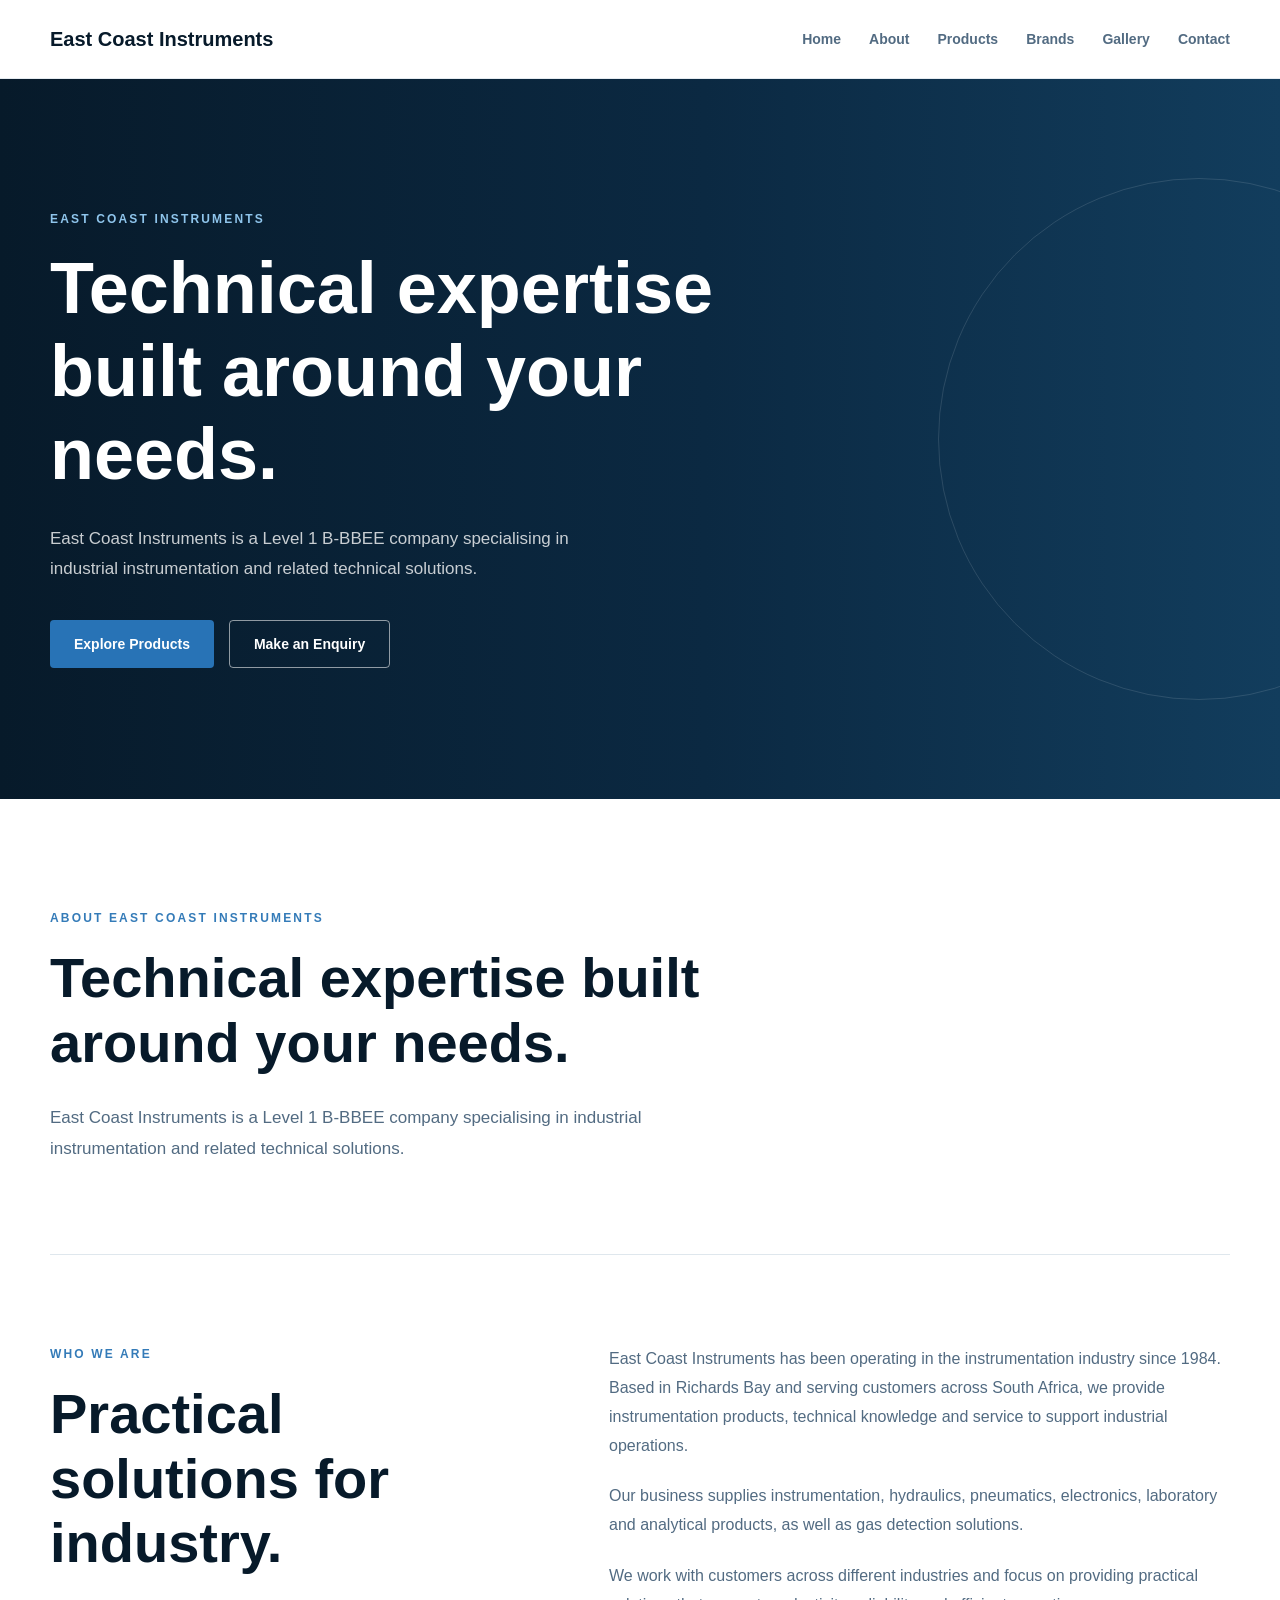
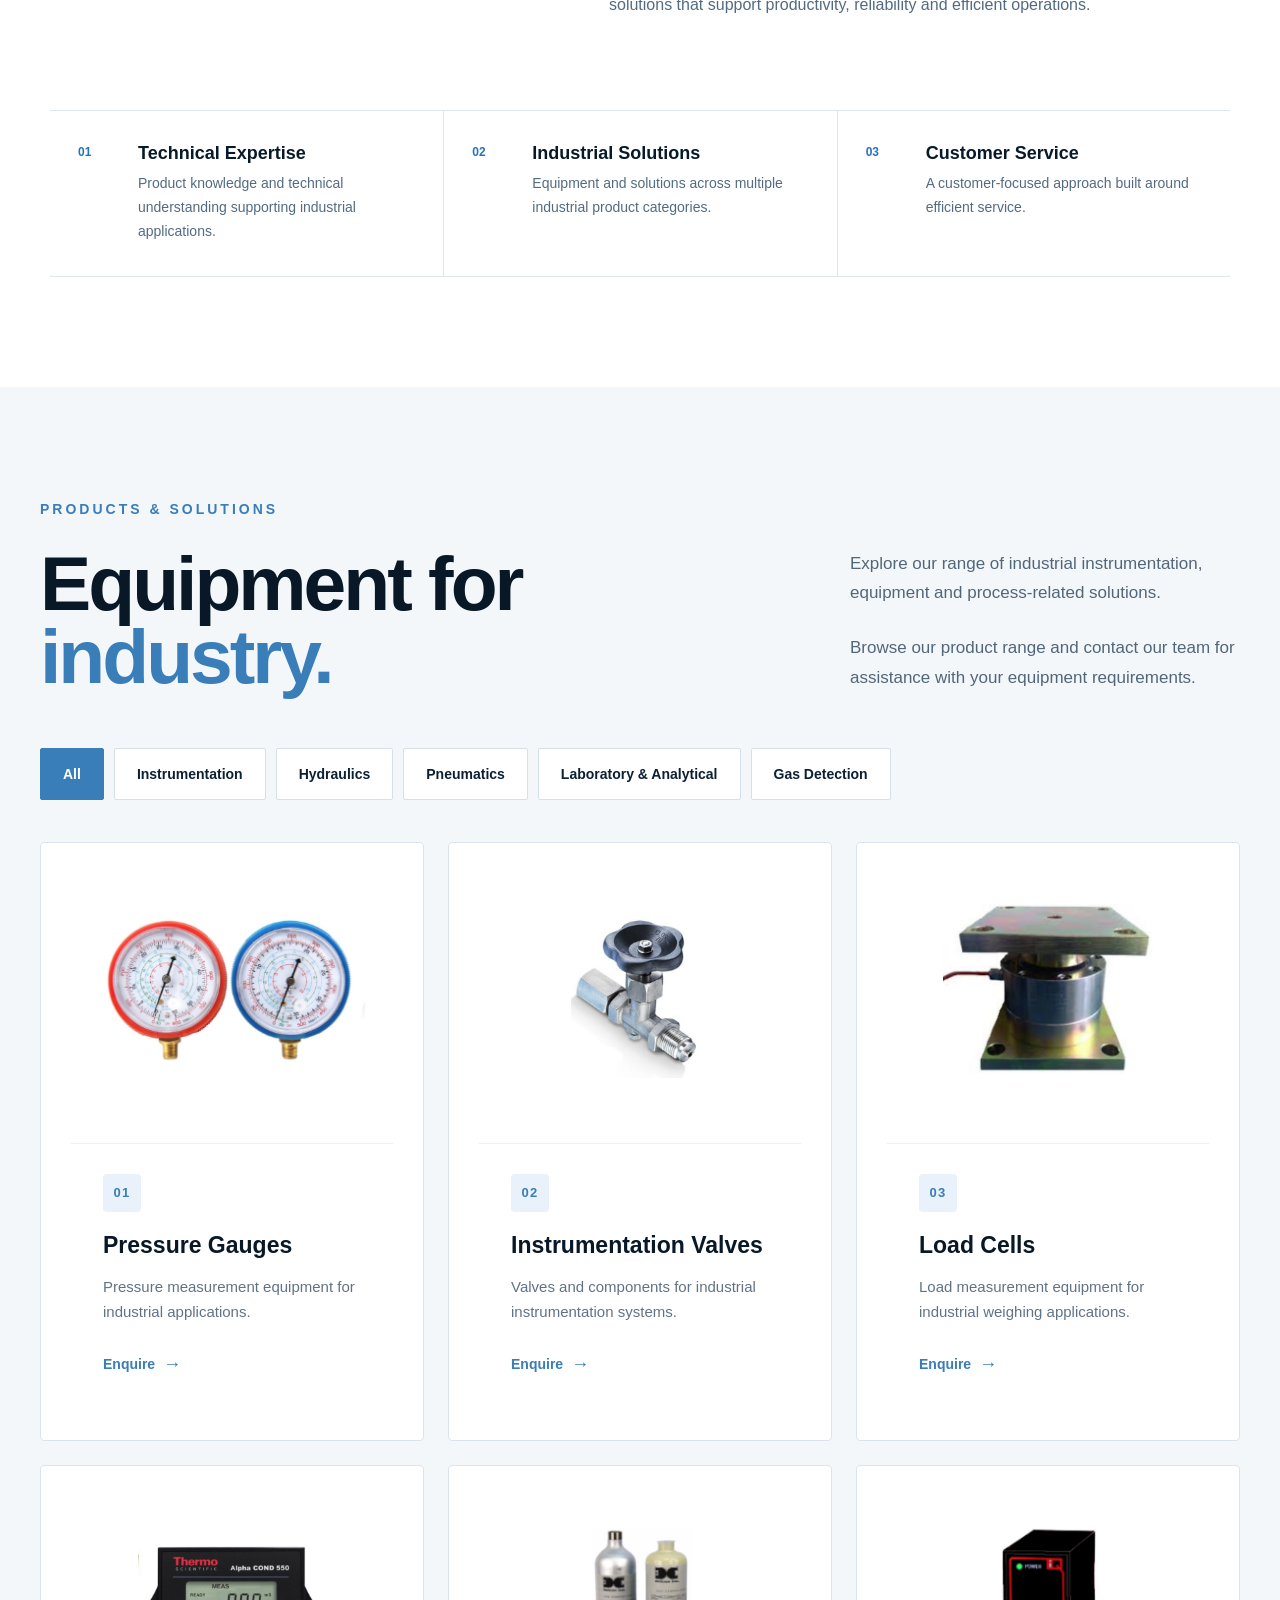
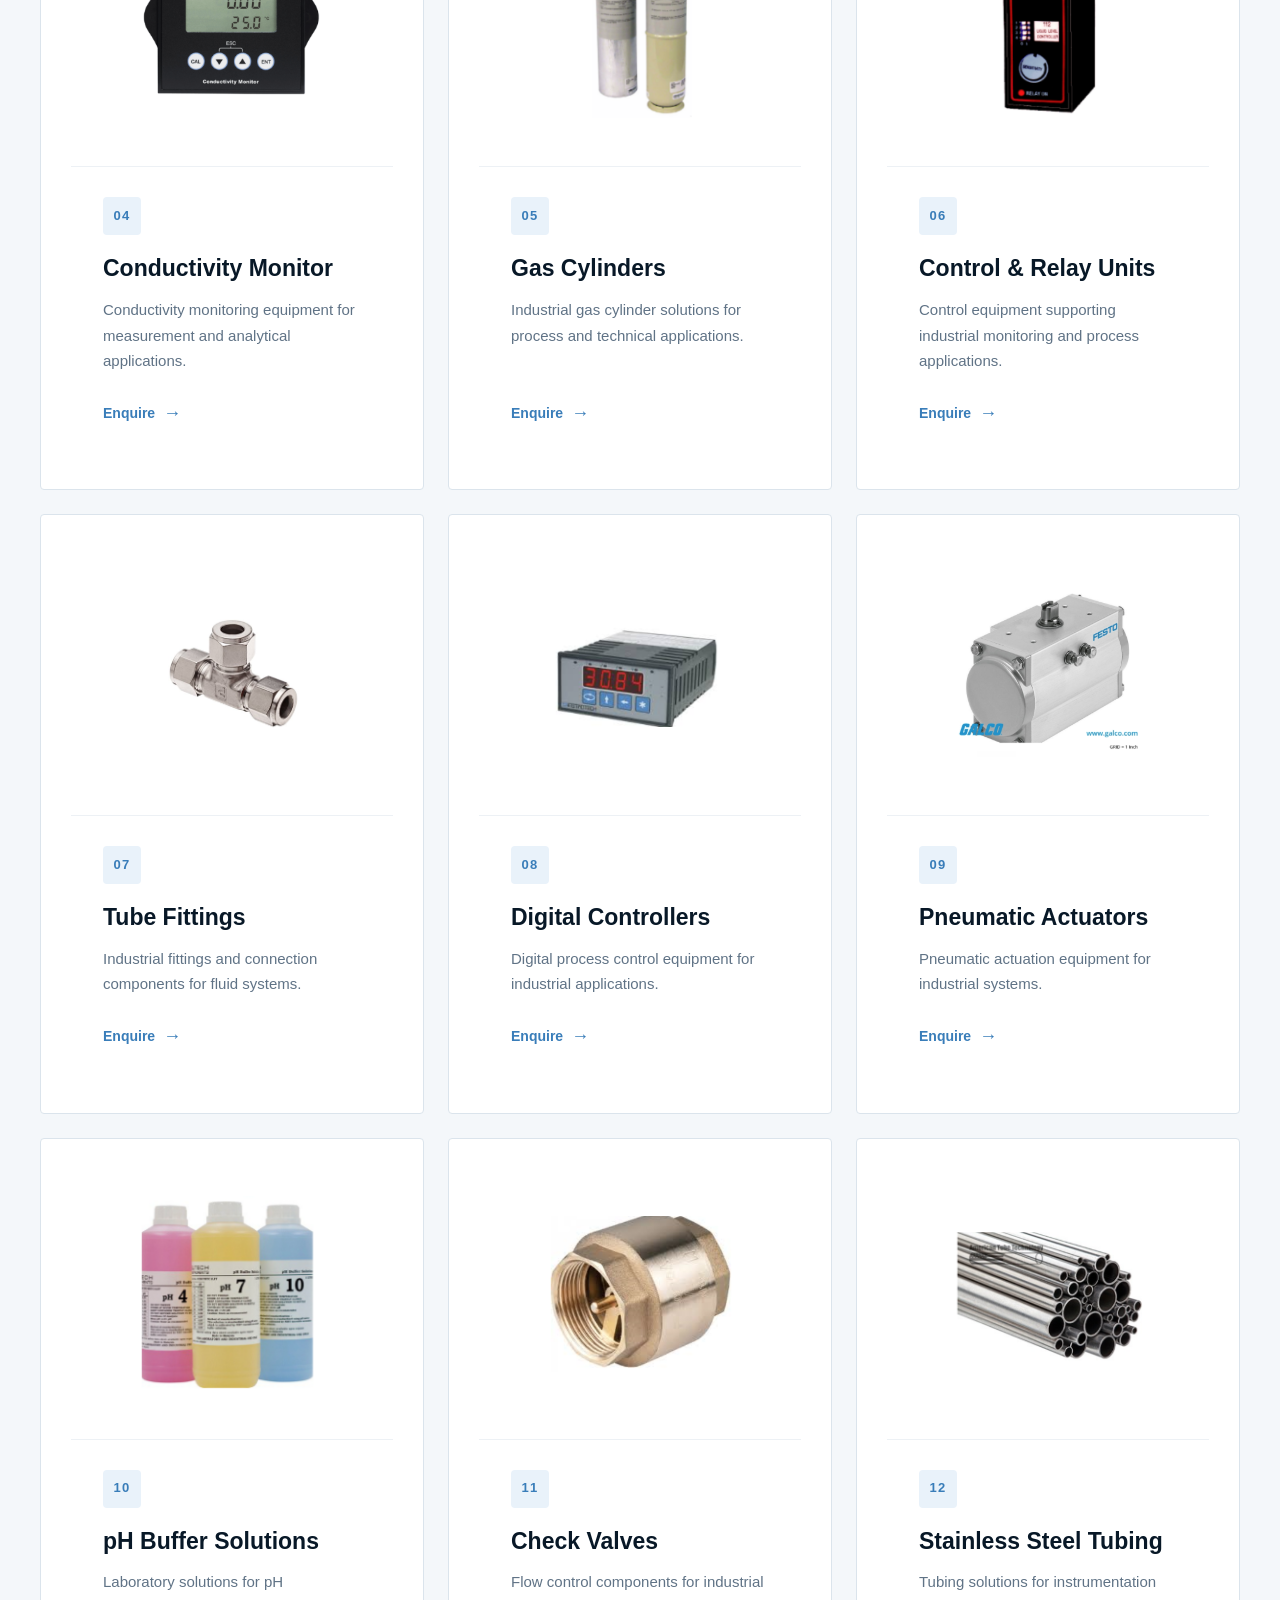
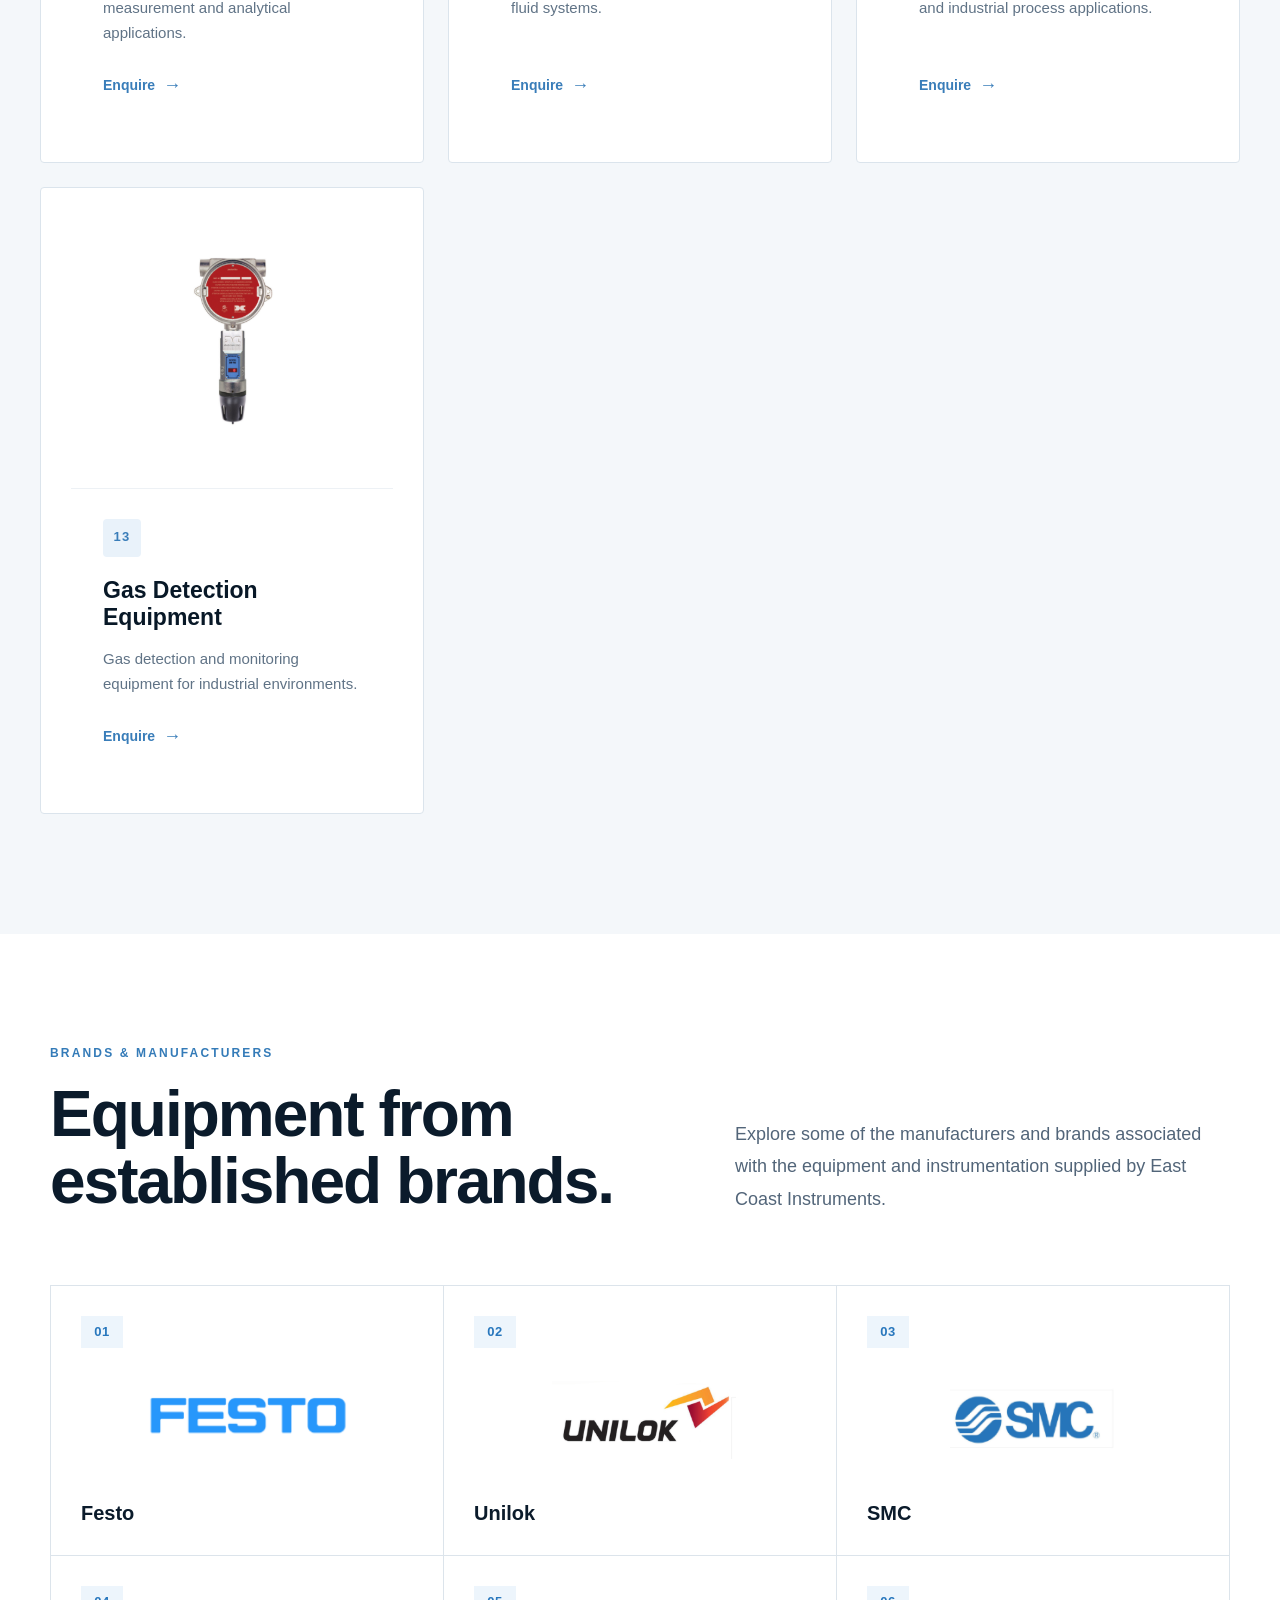
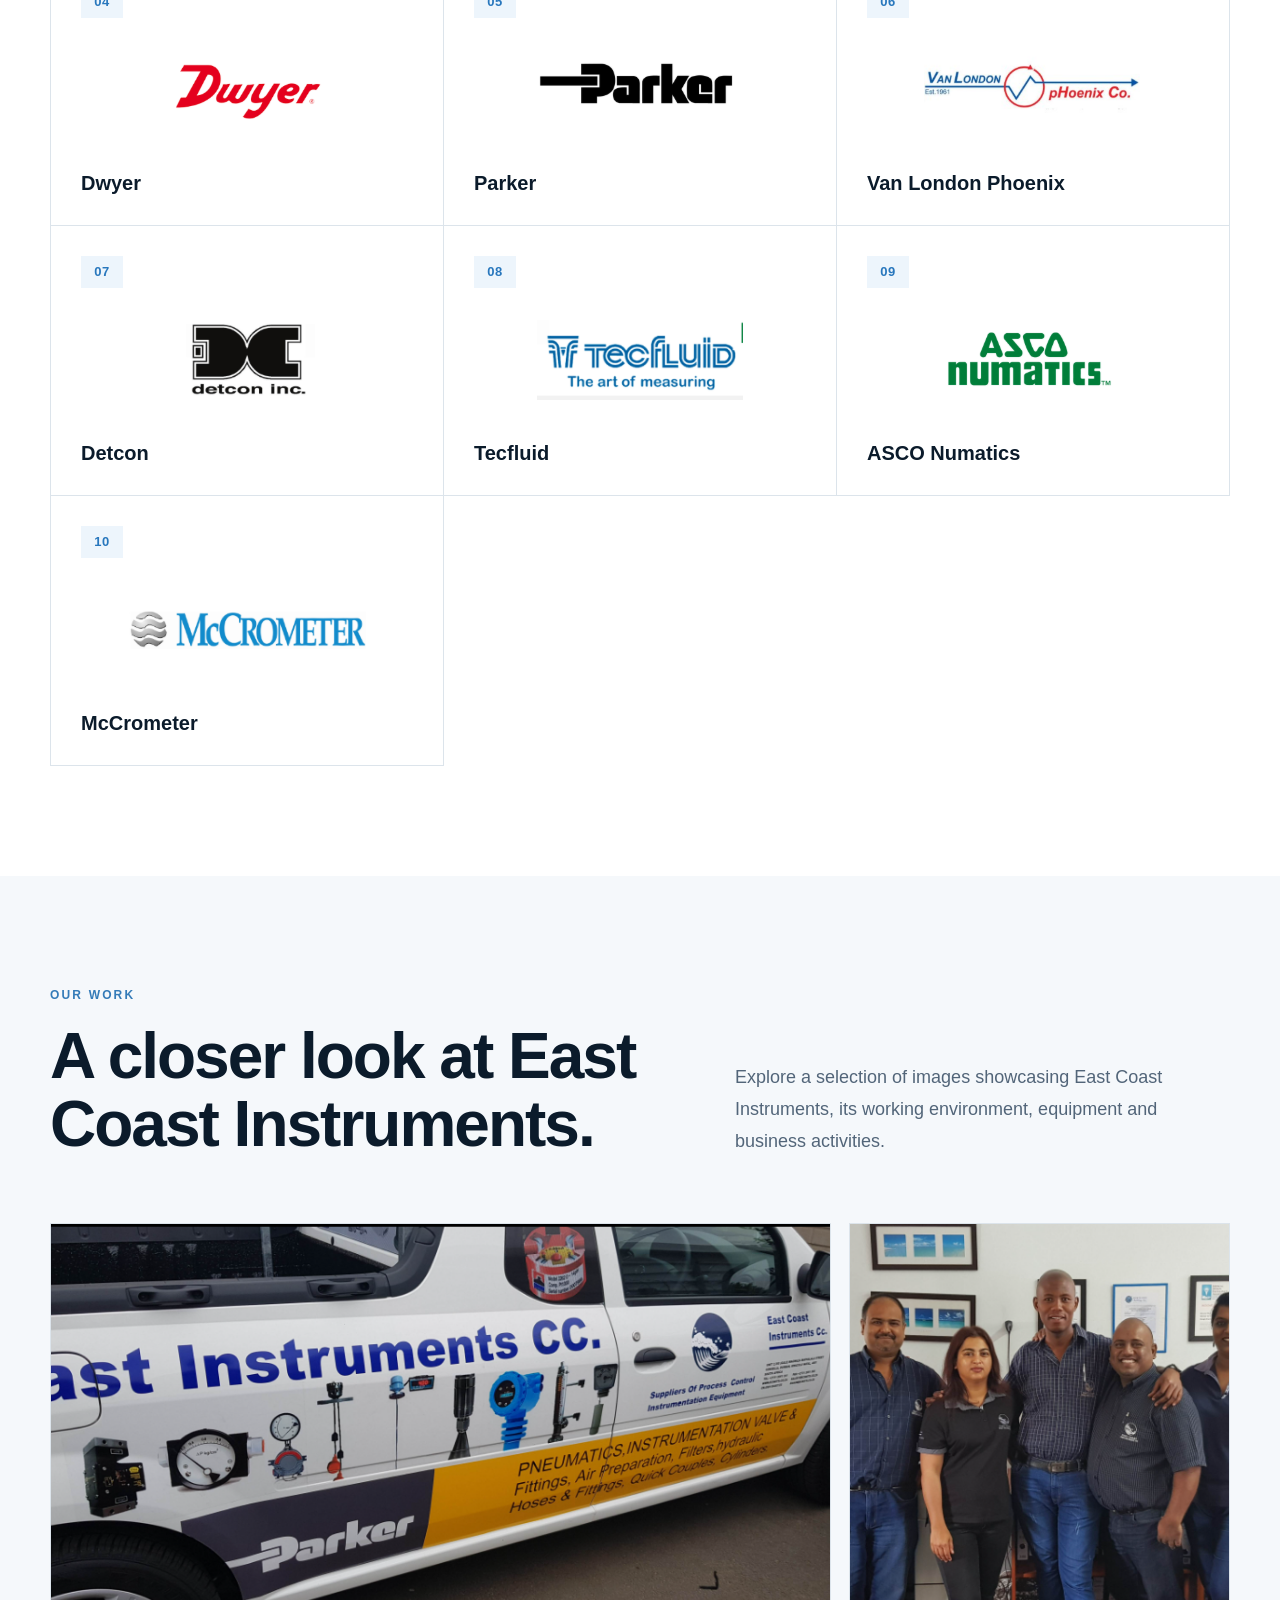
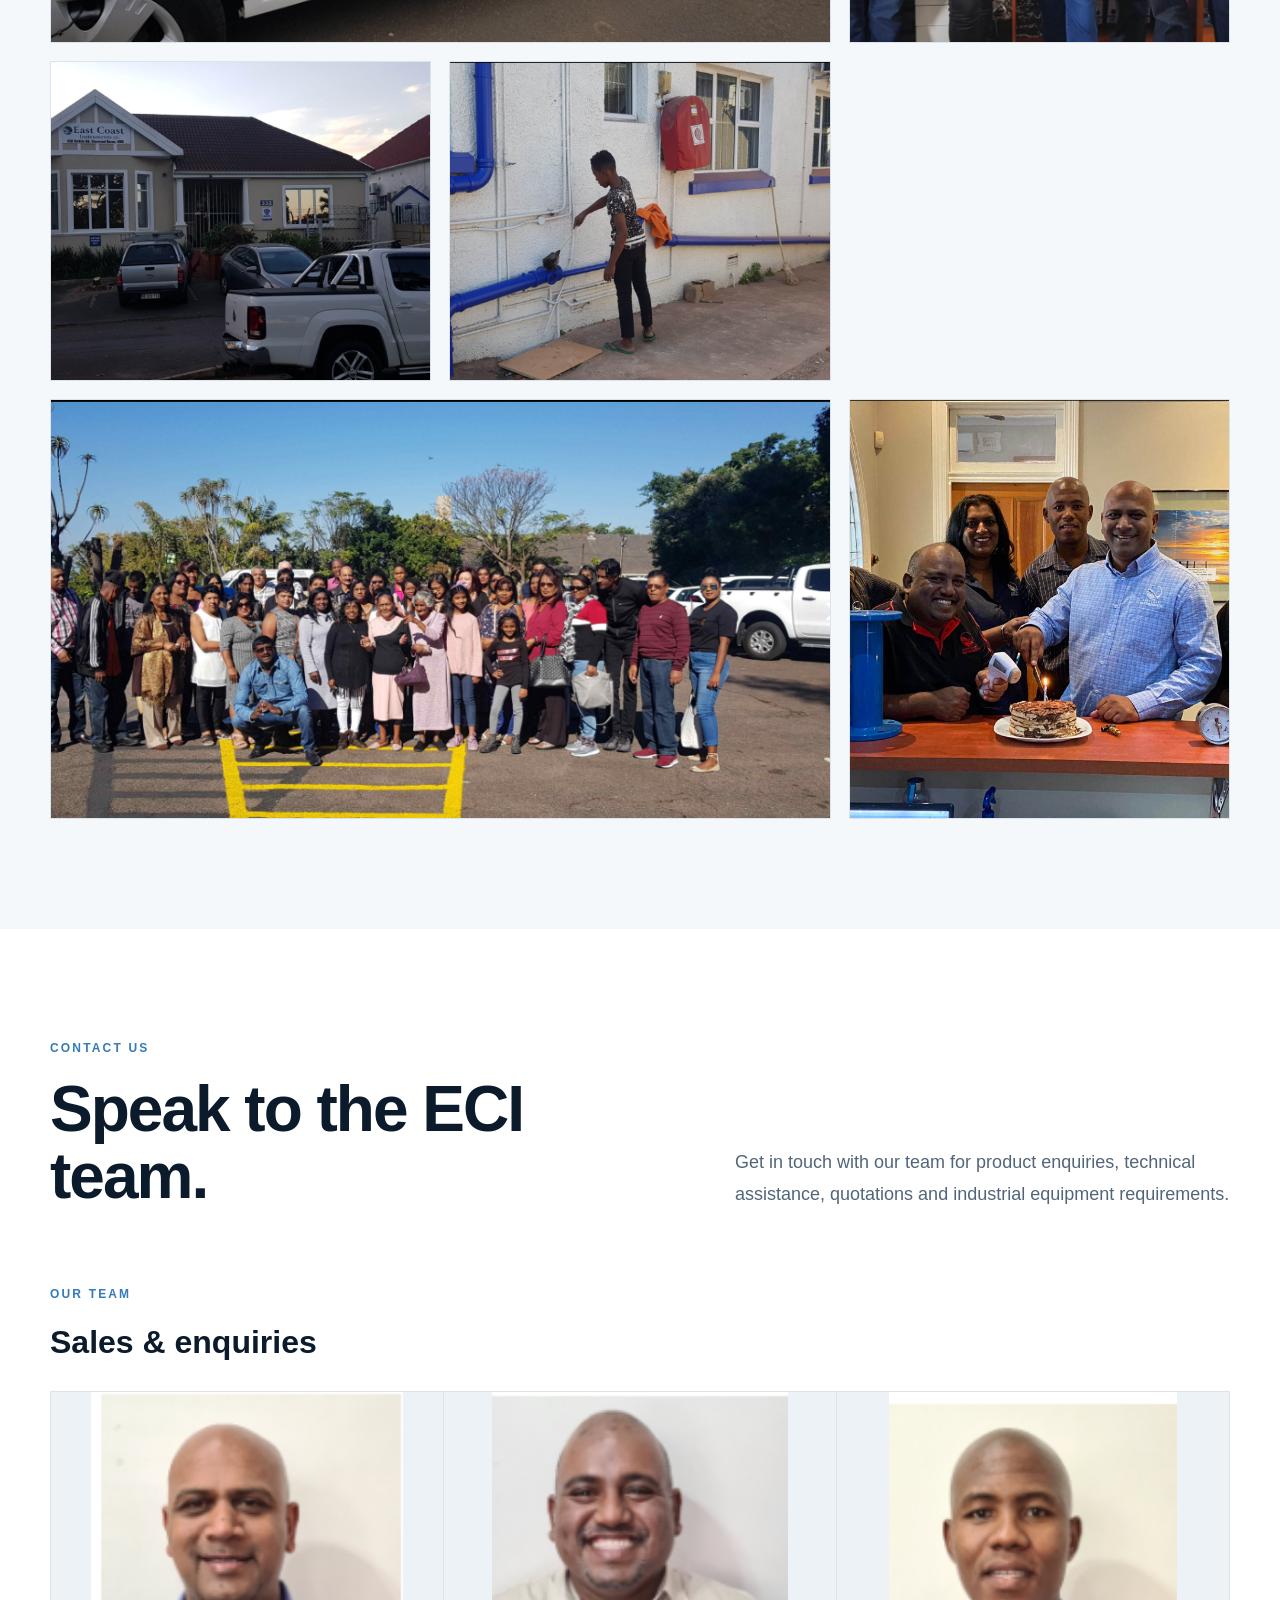
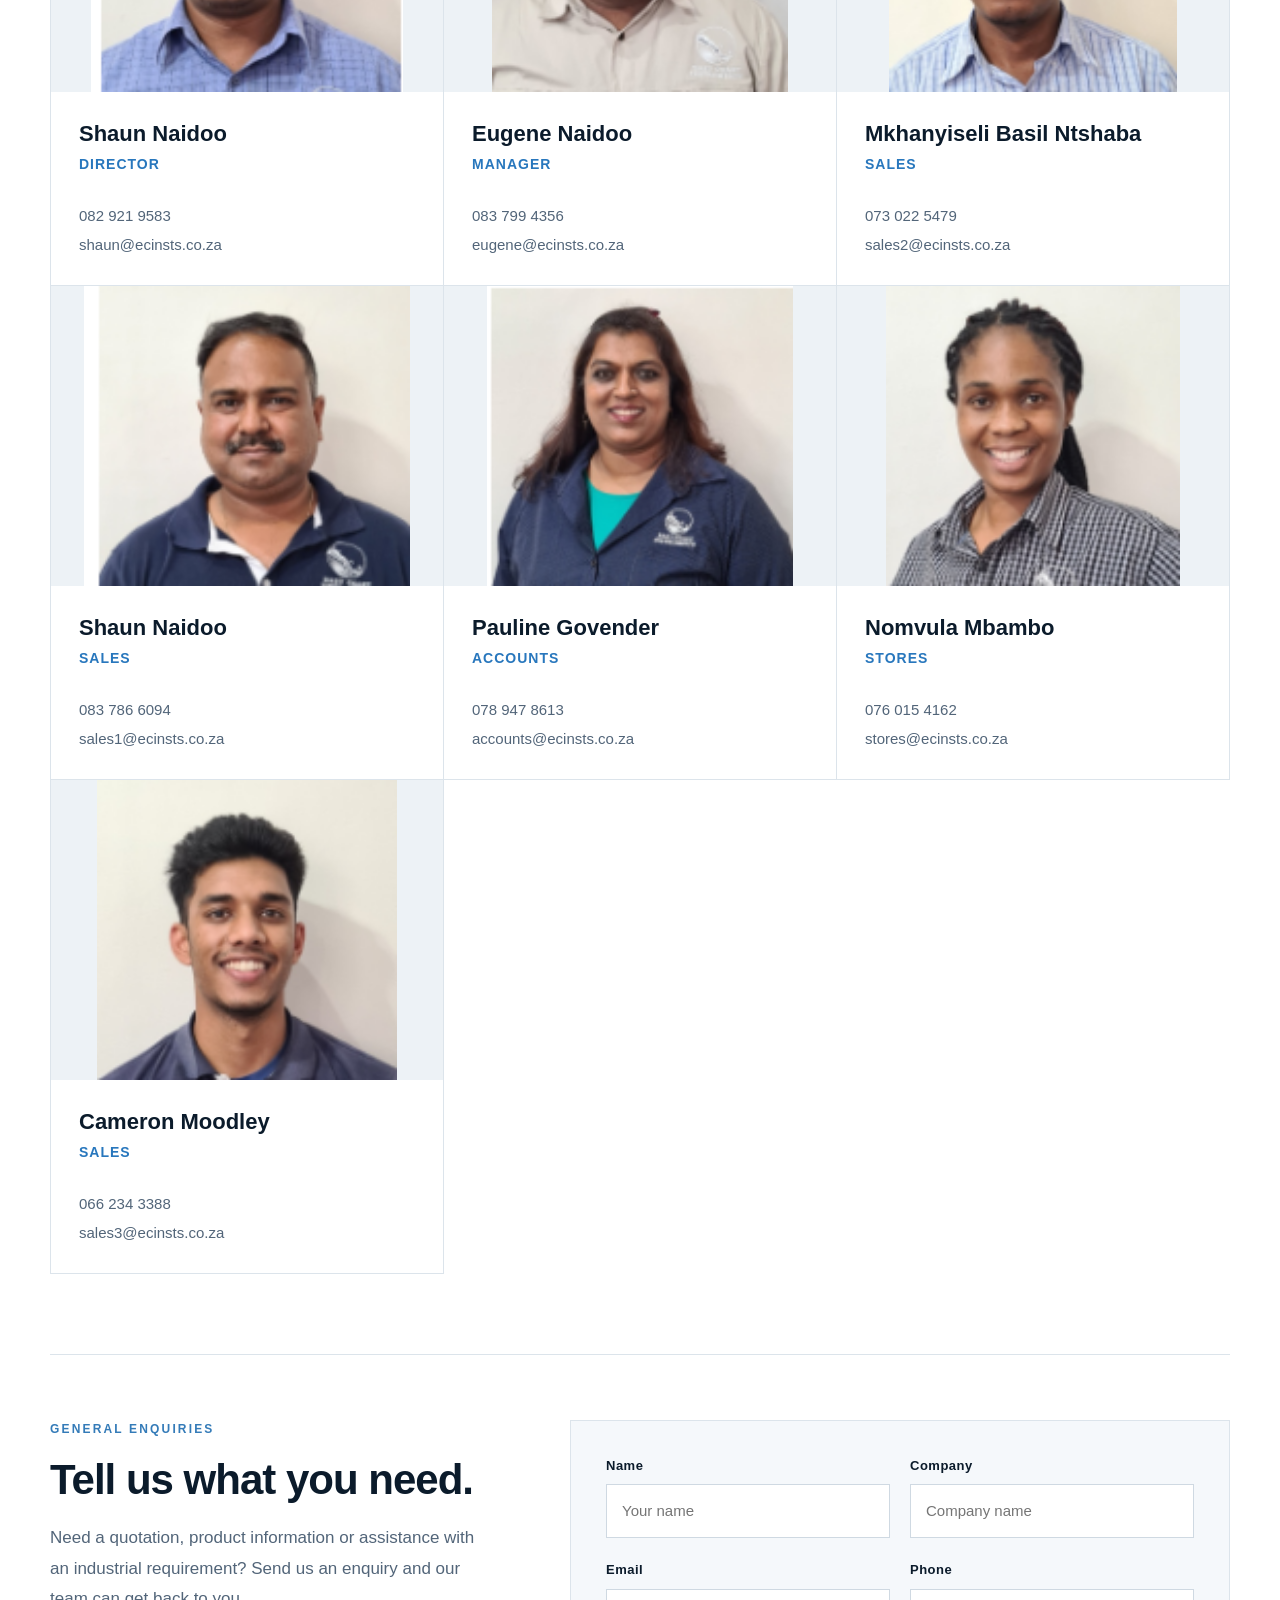
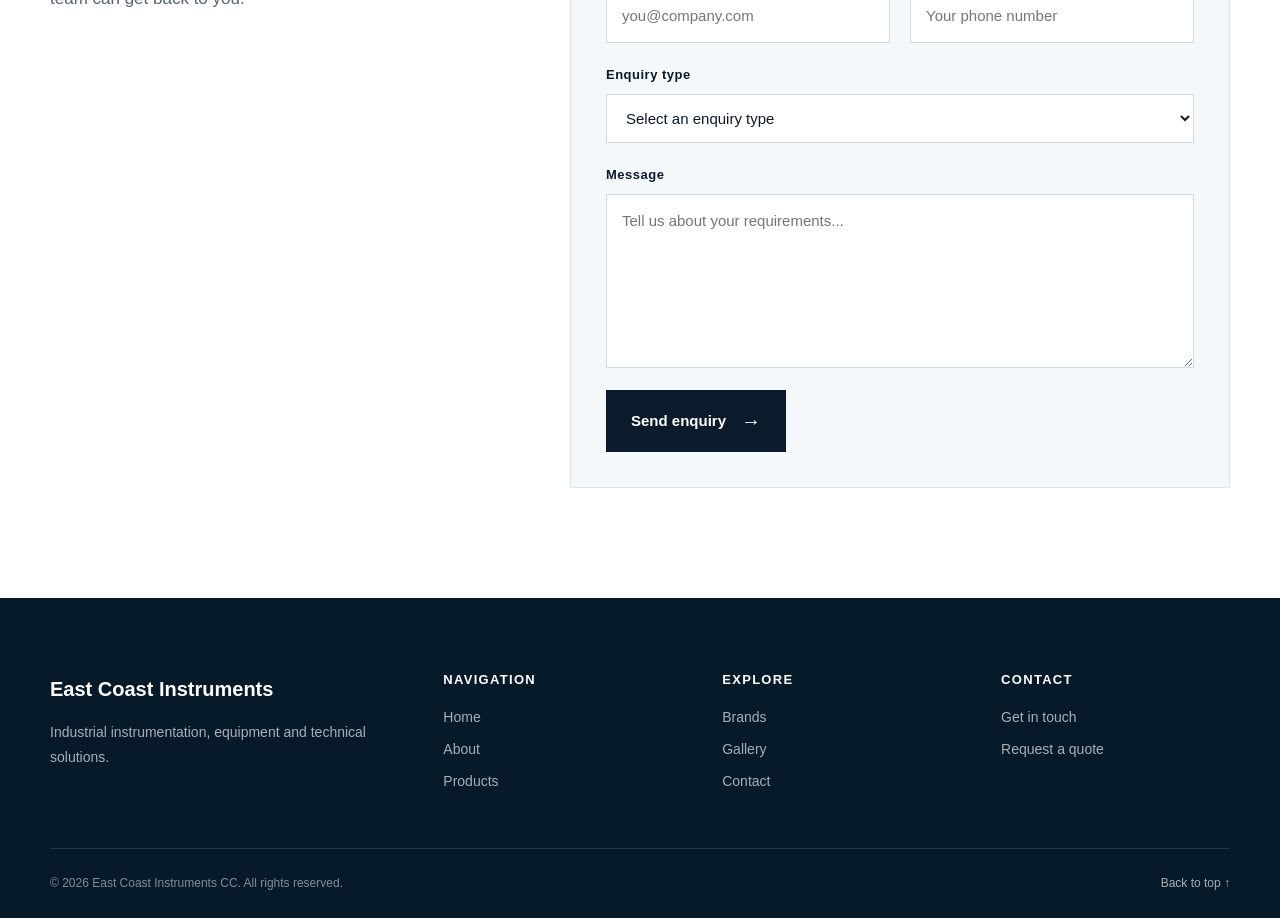
==== commit a55ac31f: "Complete ECI single-page redesign demo" ====
--- a/index.html
+++ b/index.html
@@ -832,7 +832,7 @@
 
 </section>
 
-      <!-- =====================================
+    <!-- =====================================
      BRANDS
 ====================================== -->
 
@@ -845,13 +845,12 @@
             <div class="brands-heading">
 
                 <p class="section-label">
-                    BRANDS WE WORK WITH
+                    BRANDS & MANUFACTURERS
                 </p>
 
                 <h2>
-                    Trusted products
-                    from established
-                    manufacturers.
+                    Equipment from
+                    established brands.
                 </h2>
 
             </div>
@@ -859,9 +858,9 @@
             <div class="brands-intro">
 
                 <p>
-                    We work with recognised manufacturers and
-                    suppliers to provide reliable instrumentation,
-                    equipment and technical solutions.
+                    Explore some of the manufacturers and brands
+                    associated with the equipment and instrumentation
+                    supplied by East Coast Instruments.
                 </p>
 
             </div>
@@ -872,93 +871,214 @@
         <div class="brands-grid">
 
 
+            <!-- 01 Festo -->
             <div class="brand-card">
 
                 <span class="brand-number">
                     01
                 </span>
 
-                <div class="brand-content">
-
-                    <h3>
-                        Instrumentation
-                    </h3>
-
-                    <p>
-                        Industrial measurement and control
-                        equipment from established manufacturers.
-                    </p>
-
-                </div>
-
-            </div>
-
-
+                <div class="brand-logo">
+                    <img
+                        src="images/brands/brand-01.png"
+                        alt="Festo"
+                    >
+                </div>
+
+                <h3>
+                    Festo
+                </h3>
+
+            </div>
+
+
+            <!-- 02 Unilok -->
             <div class="brand-card">
 
                 <span class="brand-number">
                     02
                 </span>
 
-                <div class="brand-content">
-
-                    <h3>
-                        Hydraulics
-                    </h3>
-
-                    <p>
-                        Hydraulic components and equipment
-                        supporting industrial applications.
-                    </p>
-
-                </div>
-
-            </div>
-
-
+                <div class="brand-logo">
+                    <img
+                        src="images/brands/brand-02.png"
+                        alt="Unilok"
+                    >
+                </div>
+
+                <h3>
+                    Unilok
+                </h3>
+
+            </div>
+
+
+            <!-- 03 SMC -->
             <div class="brand-card">
 
                 <span class="brand-number">
                     03
                 </span>
 
-                <div class="brand-content">
-
-                    <h3>
-                        Pneumatics
-                    </h3>
-
-                    <p>
-                        Pneumatic equipment and automation
-                        solutions for industrial environments.
-                    </p>
-
-                </div>
-
-            </div>
-
-
+                <div class="brand-logo">
+                    <img
+                        src="images/brands/brand-03.png"
+                        alt="SMC"
+                    >
+                </div>
+
+                <h3>
+                    SMC
+                </h3>
+
+            </div>
+
+
+            <!-- 04 Dwyer -->
             <div class="brand-card">
 
                 <span class="brand-number">
                     04
                 </span>
 
-                <div class="brand-content">
-
-                    <h3>
-                        Electronics
-                    </h3>
-
-                    <p>
-                        Electronic components and equipment
-                        for industrial applications.
-                    </p>
-
-                </div>
-
-            </div>
-
+                <div class="brand-logo">
+                    <img
+                        src="images/brands/brand-04.png"
+                        alt="Dwyer"
+                    >
+                </div>
+
+                <h3>
+                    Dwyer
+                </h3>
+
+            </div>
+
+
+            <!-- 05 Parker -->
+            <div class="brand-card">
+
+                <span class="brand-number">
+                    05
+                </span>
+
+                <div class="brand-logo">
+                    <img
+                        src="images/brands/brand-05.png"
+                        alt="Parker"
+                    >
+                </div>
+
+                <h3>
+                    Parker
+                </h3>
+
+            </div>
+
+
+            <!-- 06 Van London Phoenix -->
+            <div class="brand-card">
+
+                <span class="brand-number">
+                    06
+                </span>
+
+                <div class="brand-logo">
+                    <img
+                        src="images/brands/brand-06.png"
+                        alt="Van London Phoenix Co."
+                    >
+                </div>
+
+                <h3>
+                    Van London Phoenix
+                </h3>
+
+            </div>
+
+
+            <!-- 07 Detcon -->
+            <div class="brand-card">
+
+                <span class="brand-number">
+                    07
+                </span>
+
+                <div class="brand-logo">
+                    <img
+                        src="images/brands/brand-07.png"
+                        alt="Detcon Inc."
+                    >
+                </div>
+
+                <h3>
+                    Detcon
+                </h3>
+
+            </div>
+
+
+            <!-- 08 Tecfluid -->
+            <div class="brand-card">
+
+                <span class="brand-number">
+                    08
+                </span>
+
+                <div class="brand-logo">
+                    <img
+                        src="images/brands/brand-08.png"
+                        alt="Tecfluid"
+                    >
+                </div>
+
+                <h3>
+                    Tecfluid
+                </h3>
+
+            </div>
+
+
+            <!-- 09 ASCO Numatics -->
+            <div class="brand-card">
+
+                <span class="brand-number">
+                    09
+                </span>
+
+                <div class="brand-logo">
+                    <img
+                        src="images/brands/brand-09.png"
+                        alt="ASCO Numatics"
+                    >
+                </div>
+
+                <h3>
+                    ASCO Numatics
+                </h3>
+
+            </div>
+
+
+            <!-- 10 McCrometer -->
+            <div class="brand-card">
+
+                <span class="brand-number">
+                    10
+                </span>
+
+                <div class="brand-logo">
+                    <img
+                        src="images/brands/brand-10.png"
+                        alt="McCrometer"
+                    >
+                </div>
+
+                <h3>
+                    McCrometer
+                </h3>
+
+            </div>
 
         </div>
 
@@ -966,8 +1086,7 @@
 
 </section>
 
-
-       <!-- =====================================
+<!-- =====================================
      GALLERY
 ====================================== -->
 
@@ -984,8 +1103,8 @@
                 </p>
 
                 <h2>
-                    Inside East Coast
-                    Instruments.
+                    A closer look at
+                    East Coast Instruments.
                 </h2>
 
             </div>
@@ -993,8 +1112,9 @@
             <div class="gallery-intro">
 
                 <p>
-                    A look at our products, equipment and
-                    industrial solutions.
+                    Explore a selection of images showcasing
+                    East Coast Instruments, its working environment,
+                    equipment and business activities.
                 </p>
 
             </div>
@@ -1004,48 +1124,62 @@
 
         <div class="gallery-grid">
 
-
             <div class="gallery-item gallery-item-large">
 
-                <div class="gallery-placeholder">
-                    <span>01</span>
-                </div>
+                <img
+                    src="images/gallery/gallery-01.png"
+                    alt="East Coast Instruments"
+                >
 
             </div>
 
 
             <div class="gallery-item">
 
-                <div class="gallery-placeholder">
-                    <span>02</span>
-                </div>
+                <img
+                    src="images/gallery/gallery-02.png"
+                    alt="East Coast Instruments"
+                >
 
             </div>
 
 
             <div class="gallery-item">
 
-                <div class="gallery-placeholder">
-                    <span>03</span>
-                </div>
+                <img
+                    src="images/gallery/gallery-03.png"
+                    alt="East Coast Instruments"
+                >
 
             </div>
 
 
             <div class="gallery-item">
 
-                <div class="gallery-placeholder">
-                    <span>04</span>
-                </div>
+                <img
+                    src="images/gallery/gallery-04.png"
+                    alt="East Coast Instruments"
+                >
 
             </div>
 
 
             <div class="gallery-item gallery-item-wide">
 
-                <div class="gallery-placeholder">
-                    <span>05</span>
-                </div>
+                <img
+                    src="images/gallery/gallery-05.png"
+                    alt="East Coast Instruments"
+                >
+
+            </div>
+
+
+            <div class="gallery-item">
+
+                <img
+                    src="images/gallery/gallery-06.png"
+                    alt="East Coast Instruments"
+                >
 
             </div>
 
@@ -1055,6 +1189,7 @@
     </div>
 
 </section>
+
 
        <!-- =====================================
      CONTACT
@@ -1069,12 +1204,12 @@
             <div class="contact-heading">
 
                 <p class="section-label">
-                    GET IN TOUCH
+                    CONTACT US
                 </p>
 
                 <h2>
-                    Let's discuss
-                    your requirements.
+                    Speak to the
+                    ECI team.
                 </h2>
 
             </div>
@@ -1082,9 +1217,9 @@
             <div class="contact-intro">
 
                 <p>
-                    Whether you need instrumentation, industrial
-                    equipment or technical assistance, get in touch
-                    with our team to discuss your requirements.
+                    Get in touch with our team for product
+                    enquiries, technical assistance, quotations
+                    and industrial equipment requirements.
                 </p>
 
             </div>
@@ -1092,188 +1227,432 @@
         </div>
 
 
-        <div class="contact-grid">
-
-
-            <!-- Contact Information -->
-
-            <div class="contact-information">
-
-                <div class="contact-item">
-
-                    <span class="contact-label">
-                        ADDRESS
-                    </span>
-
-                    <p>
-                        Richards Bay<br>
-                        KwaZulu-Natal<br>
-                        South Africa
-                    </p>
-
-                </div>
-
-
-                <div class="contact-item">
-
-                    <span class="contact-label">
-                        PHONE
-                    </span>
-
-                    <p>
-                        <a href="tel:+27357971200">
-                            +27 35 797 1200
+        <!-- SALES TEAM -->
+
+        <div class="sales-team">
+
+            <div class="sales-team-header">
+
+                <p class="section-label">
+                    OUR TEAM
+                </p>
+
+                <h3>
+                    Sales &amp; enquiries
+                </h3>
+
+            </div>
+
+
+            <div class="sales-grid">
+
+
+                <!-- SALES PERSON 01 -->
+
+                <article class="sales-card">
+
+                    <div class="sales-photo">
+                        <img
+                            src="images/team/team-01.png"
+                            alt="East Coast Instruments sales representative"
+                        >
+                    </div>
+
+                    <div class="sales-info">
+
+                        <h4>
+                            Shaun Naidoo
+                        </h4>
+
+                        <p class="sales-position">
+                            Director
+                        </p>
+
+                        <a href="tel:+27000000000">
+                            082 921 9583
                         </a>
-                    </p>
-
-                </div>
-
-
-                <div class="contact-item">
-
-                    <span class="contact-label">
-                        EMAIL
-                    </span>
-
-                    <p>
+
                         <a href="mailto:info@eastcoastinstruments.co.za">
-                            info@eastcoastinstruments.co.za
+                            shaun@ecinsts.co.za
                         </a>
-                    </p>
-
-                </div>
-
-
-                <div class="contact-item">
-
-                    <span class="contact-label">
-                        BUSINESS HOURS
-                    </span>
-
-                    <p>
-                        Monday – Friday<br>
-                        08:00 – 16:30
-                    </p>
-
-                </div>
-
-            </div>
-
-
-            <!-- Contact Form -->
-
-            <div class="contact-form-wrapper">
-
-                <form
-                    class="contact-form"
-                    id="contact-form"
-                    action="#"
-                    method="post"
+
+                    </div>
+
+                </article>
+
+
+                <!-- SALES PERSON 02 -->
+
+                <article class="sales-card">
+
+                    <div class="sales-photo">
+                        <img
+                            src="images/team/team-02.png"
+                            alt="East Coast Instruments sales representative"
+                        >
+                    </div>
+
+                    <div class="sales-info">
+
+                        <h4>
+                            Eugene Naidoo
+                        </h4>
+
+                        <p class="sales-position">
+                            Manager
+                        </p>
+
+                        <a href="tel:+27000000000">
+                            083 799 4356
+                        </a>
+
+                        <a href="mailto:info@eastcoastinstruments.co.za">
+                            eugene@ecinsts.co.za
+                        </a>
+
+                    </div>
+
+                </article>
+
+
+                <!-- SALES PERSON 03 -->
+
+                <article class="sales-card">
+
+                    <div class="sales-photo">
+                        <img
+                            src="images/team/team-03.png"
+                            alt="East Coast Instruments sales representative"
+                        >
+                    </div>
+
+                    <div class="sales-info">
+
+                        <h4>
+                            Mkhanyiseli Basil Ntshaba
+                        </h4>
+
+                        <p class="sales-position">
+                            Sales
+                        </p>
+
+                        <a href="tel:+27000000000">
+                            073 022 5479
+                        </a>
+
+                        <a href="mailto:info@eastcoastinstruments.co.za">
+                            sales2@ecinsts.co.za
+                        </a>
+
+                    </div>
+
+                </article>
+
+
+                <!-- SALES PERSON 04 -->
+
+                <article class="sales-card">
+
+                    <div class="sales-photo">
+                        <img
+                            src="images/team/team-04.png"
+                            alt="East Coast Instruments sales representative"
+                        >
+                    </div>
+
+                    <div class="sales-info">
+
+                        <h4>
+                            Shaun Naidoo
+                        </h4>
+
+                        <p class="sales-position">
+                            Sales
+                        </p>
+
+                        <a href="tel:+27000000000">
+                            083 786 6094
+                        </a>
+
+                        <a href="mailto:info@eastcoastinstruments.co.za">
+                            sales1@ecinsts.co.za
+                        </a>
+
+                    </div>
+
+                </article>
+
+
+                <!-- SALES PERSON 05 -->
+
+                <article class="sales-card">
+
+                    <div class="sales-photo">
+                        <img
+                            src="images/team/team-05.png"
+                            alt="East Coast Instruments sales representative"
+                        >
+                    </div>
+
+                    <div class="sales-info">
+
+                        <h4>
+                            Pauline Govender
+                        </h4>
+
+                        <p class="sales-position">
+                            Accounts
+                        </p>
+
+                        <a href="tel:+27000000000">
+                            078 947 8613
+                        </a>
+
+                        <a href="mailto:info@eastcoastinstruments.co.za">
+                            accounts@ecinsts.co.za
+                        </a>
+
+                    </div>
+
+                </article>
+
+
+                <!-- SALES PERSON 06 -->
+
+                <article class="sales-card">
+
+                    <div class="sales-photo">
+                        <img
+                            src="images/team/team-06.png"
+                            alt="East Coast Instruments sales representative"
+                        >
+                    </div>
+
+                    <div class="sales-info">
+
+                        <h4>
+                            Nomvula Mbambo
+                        </h4>
+
+                        <p class="sales-position">
+                            Stores
+                        </p>
+
+                        <a href="tel:+27000000000">
+                            076 015 4162
+                        </a>
+
+                        <a href="mailto:info@eastcoastinstruments.co.za">
+                            stores@ecinsts.co.za
+                        </a>
+
+                    </div>
+
+                </article>
+
+
+                <!-- SALES PERSON 07 -->
+
+                <article class="sales-card">
+
+                    <div class="sales-photo">
+                        <img
+                            src="images/team/team-07.png"
+                            alt="East Coast Instruments sales representative"
+                        >
+                    </div>
+
+                    <div class="sales-info">
+
+                        <h4>
+                            Cameron Moodley
+                        </h4>
+
+                        <p class="sales-position">
+                            Sales
+                        </p>
+
+                        <a href="tel:+27000000000">
+                            066 234 3388
+                        </a>
+
+                        <a href="mailto:info@eastcoastinstruments.co.za">
+                            sales3@ecinsts.co.za
+                        </a>
+
+                    </div>
+
+                </article>
+
+
+            </div>
+
+        </div>
+
+
+        <!-- GENERAL ENQUIRY -->
+
+        <!-- GENERAL ENQUIRY -->
+
+<div class="contact-form-section">
+
+    <div class="contact-form-intro">
+
+        <p class="section-label">
+            GENERAL ENQUIRIES
+        </p>
+
+        <h3>
+            Tell us what
+            you need.
+        </h3>
+
+        <p>
+            Need a quotation, product information or assistance
+            with an industrial requirement? Send us an enquiry
+            and our team can get back to you.
+        </p>
+
+    </div>
+
+
+    <form class="contact-form">
+
+        <div class="form-row">
+
+            <div class="form-group">
+
+                <label for="contact-name">
+                    Name
+                </label>
+
+                <input
+                    type="text"
+                    id="contact-name"
+                    name="name"
+                    placeholder="Your name"
                 >
 
-                    <div class="form-row">
-
-                        <div class="form-field">
-
-                            <label for="name">
-                                Name
-                            </label>
-
-                            <input
-                                type="text"
-                                id="name"
-                                name="name"
-                                placeholder="Your name"
-                                required
-                            >
-
-                        </div>
-
-
-                        <div class="form-field">
-
-                            <label for="company">
-                                Company
-                            </label>
-
-                            <input
-                                type="text"
-                                id="company"
-                                name="company"
-                                placeholder="Company name"
-                            >
-
-                        </div>
-
-                    </div>
-
-
-                    <div class="form-row">
-
-                        <div class="form-field">
-
-                            <label for="email">
-                                Email
-                            </label>
-
-                            <input
-                                type="email"
-                                id="email"
-                                name="email"
-                                placeholder="Your email"
-                                required
-                            >
-
-                        </div>
-
-
-                        <div class="form-field">
-
-                            <label for="phone">
-                                Phone
-                            </label>
-
-                            <input
-                                type="tel"
-                                id="phone"
-                                name="phone"
-                                placeholder="Your phone number"
-                            >
-
-                        </div>
-
-                    </div>
-
-
-                    <div class="form-field">
-
-                        <label for="message">
-                            Message
-                        </label>
-
-                        <textarea
-                            id="message"
-                            name="message"
-                            rows="6"
-                            placeholder="Tell us about your requirements..."
-                            required
-                        ></textarea>
-
-                    </div>
-
-
-                    <button
-                        type="submit"
-                        class="btn btn-primary"
-                    >
-                        Send Enquiry
-                    </button>
-
-                </form>
-
-            </div>
-
-        </div>
+            </div>
+
+
+            <div class="form-group">
+
+                <label for="contact-company">
+                    Company
+                </label>
+
+                <input
+                    type="text"
+                    id="contact-company"
+                    name="company"
+                    placeholder="Company name"
+                >
+
+            </div>
+
+        </div>
+
+
+        <div class="form-row">
+
+            <div class="form-group">
+
+                <label for="contact-email">
+                    Email
+                </label>
+
+                <input
+                    type="email"
+                    id="contact-email"
+                    name="email"
+                    placeholder="you@company.com"
+                >
+
+            </div>
+
+
+            <div class="form-group">
+
+                <label for="contact-phone">
+                    Phone
+                </label>
+
+                <input
+                    type="tel"
+                    id="contact-phone"
+                    name="phone"
+                    placeholder="Your phone number"
+                >
+
+            </div>
+
+        </div>
+
+
+        <div class="form-group">
+
+            <label for="contact-enquiry">
+                Enquiry type
+            </label>
+
+            <select
+                id="contact-enquiry"
+                name="enquiry"
+            >
+
+                <option value="">
+                    Select an enquiry type
+                </option>
+
+                <option value="quotation">
+                    Request a quotation
+                </option>
+
+                <option value="products">
+                    Product enquiry
+                </option>
+
+                <option value="technical">
+                    Technical assistance
+                </option>
+
+                <option value="general">
+                    General enquiry
+                </option>
+
+            </select>
+
+        </div>
+
+
+        <div class="form-group">
+
+            <label for="contact-message">
+                Message
+            </label>
+
+            <textarea
+                id="contact-message"
+                name="message"
+                rows="6"
+                placeholder="Tell us about your requirements..."
+            ></textarea>
+
+        </div>
+
+
+        <button
+            type="submit"
+            class="contact-submit"
+        >
+            Send enquiry
+            <span>→</span>
+        </button>
+
+    </form>
+
+</div>
 
     </div>
 
--- a/css/style.css
+++ b/css/style.css
@@ -693,288 +693,201 @@
 
 .brands-section {
     padding: 110px 0;
-
     background: #ffffff;
 }
-
-
-/* ---------------------------------------------------------
-   Brands header
-   --------------------------------------------------------- */
 
 .brands-header {
     display: grid;
-
-    grid-template-columns:
-        minmax(0, 1fr)
-        minmax(0, 0.8fr);
-
-    gap: 90px;
-
+    grid-template-columns: 1.1fr 0.9fr;
+    gap: 80px;
     align-items: end;
-
-    margin-bottom: 60px;
+    margin-bottom: 70px;
 }
 
 .brands-heading h2 {
     max-width: 650px;
-
-    color: #071a2a;
+    margin: 0;
+    font-size: clamp(42px, 5vw, 68px);
+    line-height: 1.05;
+    letter-spacing: -2px;
+    color: #0b1b2b;
 }
 
 .brands-intro {
-    max-width: 500px;
+    max-width: 520px;
 }
 
 .brands-intro p {
-    font-size: 16px;
+    margin: 0;
+    font-size: 18px;
     line-height: 1.8;
-}
-
-
-/* ---------------------------------------------------------
-   Brands grid
+    color: #526579;
+}
+
+
+/* ---------------------------------------------------------
+   BRAND GRID
    --------------------------------------------------------- */
 
 .brands-grid {
     display: grid;
-
-    grid-template-columns:
-        repeat(2, minmax(0, 1fr));
-
-    border-top: 1px solid #dfe7ed;
-    border-left: 1px solid #dfe7ed;
-}
-
-
-/* ---------------------------------------------------------
-   Brand card
+    grid-template-columns: repeat(3, 1fr);
+    border-top: 1px solid #dce4eb;
+    border-left: 1px solid #dce4eb;
+}
+
+
+/* ---------------------------------------------------------
+   BRAND CARD
    --------------------------------------------------------- */
 
 .brand-card {
-    min-height: 220px;
-
-    display: grid;
-
-    grid-template-columns:
-        45px
-        minmax(0, 1fr);
-
-    gap: 25px;
-
-    padding: 35px;
-
-    border-right: 1px solid #dfe7ed;
-    border-bottom: 1px solid #dfe7ed;
+    position: relative;
+    min-height: 270px;
+    padding: 30px;
+    background: #ffffff;
+    border-right: 1px solid #dce4eb;
+    border-bottom: 1px solid #dce4eb;
+
+    display: flex;
+    flex-direction: column;
+    justify-content: space-between;
 
     transition:
-        background 0.2s ease,
+        background-color 0.2s ease,
         transform 0.2s ease;
 }
 
 .brand-card:hover {
-    background: #f4f7fa;
-}
-
-
-/* ---------------------------------------------------------
-   Brand number
+    background: #f7faff;
+}
+
+
+/* ---------------------------------------------------------
+   NUMBER
    --------------------------------------------------------- */
 
 .brand-number {
-    color: #2873b6;
-
-    font-size: 12px;
-    font-weight: 800;
-}
-
-
-/* ---------------------------------------------------------
-   Brand content
-   --------------------------------------------------------- */
-
-.brand-content h3 {
-    margin-bottom: 12px;
-
-    color: #071a2a;
-
-    font-size: 20px;
-}
-
-.brand-content p {
-    max-width: 420px;
-
-    font-size: 14px;
-    line-height: 1.75;
-}
-
-
-/* ---------------------------------------------------------
-   Brands responsive
-   --------------------------------------------------------- */
-
-@media (max-width: 800px) {
-
-    .brands-section {
-        padding: 80px 0;
-    }
-
-    .brands-header {
-        grid-template-columns: 1fr;
-
-        gap: 30px;
-
-        margin-bottom: 45px;
-    }
-
-    .brands-grid {
-        grid-template-columns: 1fr;
-    }
-
-    .brand-card {
-        min-height: 190px;
-
-        padding: 28px;
-    }
-}
-
-
-@media (max-width: 520px) {
-
-    .brand-card {
-        grid-template-columns:
-            35px
-            minmax(0, 1fr);
-
-        gap: 15px;
-
-        padding: 24px 20px;
-    }
-
-    .brand-content h3 {
-        font-size: 18px;
-    }
-
-    .brand-content p {
-        font-size: 13px;
-    }
-}
-
-/* =========================================================
-   GALLERY
-   ========================================================= */
-
-.gallery-section {
-    padding: 110px 0;
-
-    background: #f4f7fa;
-}
-
-
-/* ---------------------------------------------------------
-   Gallery header
-   --------------------------------------------------------- */
-
-.gallery-header {
-    display: grid;
-
-    grid-template-columns:
-        minmax(0, 1fr)
-        minmax(0, 0.8fr);
-
-    gap: 90px;
-
-    align-items: end;
-
-    margin-bottom: 60px;
-}
-
-.gallery-heading h2 {
-    max-width: 620px;
-
-    color: #071a2a;
-}
-
-.gallery-intro {
-    max-width: 480px;
-}
-
-.gallery-intro p {
-    font-size: 16px;
-    line-height: 1.8;
-}
-
-
-/* ---------------------------------------------------------
-   Gallery grid
-   --------------------------------------------------------- */
-
-.gallery-grid {
-    display: grid;
-
-    grid-template-columns:
-        repeat(2, minmax(0, 1fr));
-
-    grid-auto-rows: 260px;
-
-    gap: 16px;
-}
-
-
-/* ---------------------------------------------------------
-   Gallery item
-   --------------------------------------------------------- */
-
-.gallery-item {
-    min-width: 0;
-    min-height: 0;
-}
-
-.gallery-placeholder {
+    display: inline-flex;
+    align-items: center;
+    justify-content: center;
+
+    width: 42px;
+    height: 32px;
+
+    background: #edf5fc;
+    color: #2877bd;
+
+    font-size: 13px;
+    font-weight: 700;
+    letter-spacing: 0.5px;
+}
+
+
+/* ---------------------------------------------------------
+   LOGO
+   --------------------------------------------------------- */
+
+.brand-logo {
     width: 100%;
-    height: 100%;
+    height: 105px;
 
     display: flex;
     align-items: center;
     justify-content: center;
 
-    background:
-        linear-gradient(
-            135deg,
-            #dfe8ee,
-            #c8d5df
-        );
-
-    border-radius: 6px;
-
-    overflow: hidden;
-
-    color: #526b82;
-
-    font-size: 14px;
-    font-weight: 800;
-
-    transition:
-        transform 0.25s ease,
-        box-shadow 0.25s ease;
-}
-
-.gallery-item:hover .gallery-placeholder {
-    transform: scale(1.01);
-
-    box-shadow:
-        0 12px 30px rgba(7, 26, 47, 0.12);
-}
-
-
-/* ---------------------------------------------------------
-   Gallery large item
-   --------------------------------------------------------- */
-
-.gallery-item-large {
-    grid-row: span 2;
-}
-
+    margin: 10px 0 20px;
+}
+
+.brand-logo img {
+    display: block;
+
+    width: auto;
+    max-width: 75%;
+    height: auto;
+    max-height: 80px;
+
+    object-fit: contain;
+}
+
+
+/* ---------------------------------------------------------
+   BRAND NAME
+   --------------------------------------------------------- */
+
+.brand-card h3 {
+    margin: 0;
+
+    font-size: 20px;
+    line-height: 1.2;
+    font-weight: 700;
+
+    color: #0b1b2b;
+}
+
+
+/* =========================================================
+   BRANDS RESPONSIVE
+   ========================================================= */
+
+@media (max-width: 900px) {
+
+    .brands-section {
+        padding: 80px 0;
+    }
+
+    .brands-header {
+        grid-template-columns: 1fr;
+        gap: 30px;
+        margin-bottom: 50px;
+    }
+
+    .brands-grid {
+        grid-template-columns: repeat(2, 1fr);
+    }
+
+}
+
+
+@media (max-width: 600px) {
+
+    .brands-section {
+        padding: 70px 0;
+    }
+
+    .brands-header {
+        margin-bottom: 40px;
+    }
+
+    .brands-heading h2 {
+        font-size: 40px;
+        letter-spacing: -1px;
+    }
+
+    .brands-intro p {
+        font-size: 16px;
+        line-height: 1.7;
+    }
+
+    .brands-grid {
+        grid-template-columns: 1fr;
+    }
+
+    .brand-card {
+        min-height: 240px;
+        padding: 25px;
+    }
+
+    .brand-logo {
+        height: 100px;
+    }
+
+    .brand-logo img {
+        max-width: 70%;
+        max-height: 75px;
+    }
+
+}
 
 /* ---------------------------------------------------------
    Gallery wide item
@@ -2182,5 +2095,818 @@
 
 }
 
-
-
+/* =========================================================
+   GALLERY
+   ========================================================= */
+
+.gallery-section {
+    padding: 110px 0;
+    background: #f5f8fb;
+}
+
+.gallery-header {
+    display: grid;
+    grid-template-columns: 1.1fr 0.9fr;
+    gap: 80px;
+    align-items: end;
+    margin-bottom: 65px;
+}
+
+.gallery-heading h2 {
+    max-width: 650px;
+    margin: 0;
+
+    font-size: clamp(42px, 5vw, 68px);
+    line-height: 1.05;
+    letter-spacing: -2px;
+
+    color: #0b1b2b;
+}
+
+.gallery-intro {
+    max-width: 520px;
+}
+
+.gallery-intro p {
+    margin: 0;
+
+    font-size: 18px;
+    line-height: 1.8;
+
+    color: #526579;
+}
+
+
+/* ---------------------------------------------------------
+   GALLERY GRID
+   --------------------------------------------------------- */
+
+.gallery-grid {
+    display: grid;
+
+    grid-template-columns: repeat(3, 1fr);
+
+    gap: 18px;
+}
+
+
+/* ---------------------------------------------------------
+   GALLERY ITEM
+   --------------------------------------------------------- */
+
+.gallery-item {
+    position: relative;
+
+    min-height: 300px;
+
+    overflow: hidden;
+
+    background: #e9eef3;
+    border: 1px solid #dce4eb;
+}
+
+
+/* Large first image */
+
+.gallery-item-large {
+    grid-column: span 2;
+    min-height: 420px;
+}
+
+
+/* Wide image */
+
+.gallery-item-wide {
+    grid-column: span 2;
+}
+
+
+/* ---------------------------------------------------------
+   IMAGES
+   --------------------------------------------------------- */
+
+.gallery-item img {
+    display: block;
+
+    width: 100%;
+    height: 100%;
+
+    object-fit: cover;
+    object-position: center;
+
+    transition: transform 0.35s ease;
+}
+
+
+/* Vehicle image */
+.gallery-item:nth-child(1) img {
+    object-position: center center;
+}
+
+
+/* Team photo */
+.gallery-item:nth-child(2) img {
+    object-position: center center;
+}
+
+
+/* Building */
+.gallery-item:nth-child(3) img {
+    object-position: center center;
+}
+
+
+/* Installation */
+.gallery-item:nth-child(4) img {
+    object-position: center center;
+}
+
+
+/* Group photo */
+.gallery-item:nth-child(5) img {
+    object-position: center center;
+}
+
+
+/* Equipment / team photo */
+.gallery-item:nth-child(6) img {
+    object-position: center center;
+}
+
+
+/* Slight zoom on hover */
+
+.gallery-item:hover img {
+    transform: scale(1.03);
+}
+
+
+/* ---------------------------------------------------------
+   MOBILE
+   --------------------------------------------------------- */
+
+@media (max-width: 900px) {
+
+    .gallery-section {
+        padding: 80px 0;
+    }
+
+    .gallery-header {
+        grid-template-columns: 1fr;
+        gap: 30px;
+
+        margin-bottom: 50px;
+    }
+
+    .gallery-grid {
+        grid-template-columns: repeat(2, 1fr);
+    }
+
+    .gallery-item-large {
+        grid-column: span 2;
+    }
+
+    .gallery-item-wide {
+        grid-column: span 2;
+    }
+
+}
+
+
+/* ---------------------------------------------------------
+   SMALL MOBILE
+   --------------------------------------------------------- */
+
+@media (max-width: 600px) {
+
+    .gallery-section {
+        padding: 70px 0;
+    }
+
+    .gallery-heading h2 {
+        font-size: 40px;
+        letter-spacing: -1px;
+    }
+
+    .gallery-intro p {
+        font-size: 16px;
+        line-height: 1.7;
+    }
+
+    .gallery-grid {
+        grid-template-columns: 1fr;
+        gap: 14px;
+    }
+
+    .gallery-item,
+    .gallery-item-large,
+    .gallery-item-wide {
+        grid-column: span 1;
+        min-height: 260px;
+    }
+
+}
+
+.gallery-grid {
+    display: grid;
+    grid-template-columns: repeat(3, 1fr);
+    gap: 18px;
+}
+
+.gallery-item {
+    min-height: 320px;
+}
+
+.gallery-item-large {
+    grid-column: span 2;
+    min-height: 420px;
+}
+
+.gallery-item-wide {
+    grid-column: span 2;
+    min-height: 420px;
+}
+
+/* =========================================================
+   CONTACT
+   ========================================================= */
+
+.contact-section {
+    padding: 110px 0;
+    background: #ffffff;
+}
+
+.contact-header {
+    display: grid;
+    grid-template-columns: 1.1fr 0.9fr;
+    gap: 80px;
+    align-items: end;
+    margin-bottom: 75px;
+}
+
+.contact-heading h2 {
+    max-width: 600px;
+    margin: 0;
+
+    font-size: clamp(42px, 5vw, 68px);
+    line-height: 1.05;
+    letter-spacing: -2px;
+
+    color: #0b1b2b;
+}
+
+.contact-intro {
+    max-width: 520px;
+}
+
+.contact-intro p {
+    margin: 0;
+
+    font-size: 18px;
+    line-height: 1.8;
+
+    color: #526579;
+}
+
+
+/* ---------------------------------------------------------
+   SALES TEAM
+   --------------------------------------------------------- */
+
+.sales-team {
+    margin-bottom: 80px;
+}
+
+.sales-team-header {
+    margin-bottom: 30px;
+}
+
+.sales-team-header h3 {
+    margin: 0;
+
+    font-size: 32px;
+    line-height: 1.2;
+
+    color: #0b1b2b;
+}
+
+
+/* ---------------------------------------------------------
+   SALES GRID
+   --------------------------------------------------------- */
+
+.sales-grid {
+    display: grid;
+    grid-template-columns: repeat(3, 1fr);
+
+    border-top: 1px solid #dce4eb;
+    border-left: 1px solid #dce4eb;
+}
+
+
+/* ---------------------------------------------------------
+   SALES CARD
+   --------------------------------------------------------- */
+
+.sales-card {
+    display: flex;
+    flex-direction: column;
+
+    background: #ffffff;
+
+    border-right: 1px solid #dce4eb;
+    border-bottom: 1px solid #dce4eb;
+
+    overflow: hidden;
+
+    transition:
+        background-color 0.2s ease,
+        transform 0.2s ease;
+}
+
+.sales-card:hover {
+    background: #f7faff;
+}
+
+
+/* ---------------------------------------------------------
+   SALES PHOTO
+   --------------------------------------------------------- */
+
+/* ---------------------------------------------------------
+   SALES PHOTO
+   --------------------------------------------------------- */
+
+.sales-photo {
+    width: 100%;
+    height: 300px;
+
+    display: flex;
+    align-items: center;
+    justify-content: center;
+
+    overflow: hidden;
+
+    background: #edf2f6;
+}
+
+.sales-photo img {
+    display: block;
+
+    width: 100%;
+    height: 100%;
+
+    object-fit: contain;
+    object-position: center;
+
+    transition: transform 0.35s ease;
+}
+
+.sales-card:hover .sales-photo img {
+    transform: scale(1.02);
+}
+
+
+/* ---------------------------------------------------------
+   SALES INFORMATION
+   --------------------------------------------------------- */
+
+.sales-info {
+    display: flex;
+    flex-direction: column;
+
+    padding: 28px;
+}
+
+.sales-info h4 {
+    margin: 0 0 6px;
+
+    font-size: 22px;
+    line-height: 1.25;
+
+    color: #0b1b2b;
+}
+
+.sales-position {
+    margin: 0 0 22px;
+
+    font-size: 14px;
+    font-weight: 700;
+    text-transform: uppercase;
+    letter-spacing: 1px;
+
+    color: #2877bd;
+}
+
+.sales-info a {
+    width: fit-content;
+
+    margin-top: 7px;
+
+    color: #526579;
+
+    font-size: 15px;
+    line-height: 1.5;
+
+    text-decoration: none;
+
+    transition: color 0.2s ease;
+}
+
+.sales-info a:hover {
+    color: #2877bd;
+}
+
+
+/* ---------------------------------------------------------
+   CONTACT CTA
+   --------------------------------------------------------- */
+
+.contact-cta {
+    display: flex;
+    align-items: center;
+    justify-content: space-between;
+
+    gap: 40px;
+
+    padding: 45px 50px;
+
+    background: #0b1b2b;
+}
+
+.contact-cta .section-label {
+    color: #8ebde2;
+}
+
+.contact-cta h3 {
+    max-width: 600px;
+
+    margin: 10px 0 0;
+
+    font-size: 34px;
+    line-height: 1.2;
+
+    color: #ffffff;
+}
+
+.contact-button {
+    display: inline-flex;
+    align-items: center;
+    gap: 15px;
+
+    padding: 15px 22px;
+
+    background: #ffffff;
+    color: #0b1b2b;
+
+    font-size: 15px;
+    font-weight: 700;
+
+    text-decoration: none;
+
+    white-space: nowrap;
+
+    transition:
+        background-color 0.2s ease,
+        color 0.2s ease;
+}
+
+.contact-button span {
+    font-size: 20px;
+    line-height: 1;
+}
+
+.contact-button:hover {
+    background: #2877bd;
+    color: #ffffff;
+}
+
+
+/* =========================================================
+   CONTACT RESPONSIVE
+   ========================================================= */
+
+@media (max-width: 900px) {
+
+    .contact-section {
+        padding: 80px 0;
+    }
+
+    .contact-header {
+        grid-template-columns: 1fr;
+        gap: 30px;
+
+        margin-bottom: 55px;
+    }
+
+    .sales-grid {
+        grid-template-columns: repeat(2, 1fr);
+    }
+
+    .sales-photo {
+        height: 280px;
+    }
+
+    .contact-cta {
+        align-items: flex-start;
+        flex-direction: column;
+
+        padding: 40px;
+    }
+
+}
+
+
+@media (max-width: 600px) {
+
+    .contact-section {
+        padding: 70px 0;
+    }
+
+    .contact-heading h2 {
+        font-size: 40px;
+        letter-spacing: -1px;
+    }
+
+    .contact-intro p {
+        font-size: 16px;
+        line-height: 1.7;
+    }
+
+    .sales-grid {
+        grid-template-columns: 1fr;
+    }
+
+    .sales-photo {
+        height: 320px;
+    }
+
+    .sales-info {
+        padding: 25px;
+    }
+
+    .contact-cta {  
+        padding: 30px;
+    }
+
+    .contact-cta h3 {
+        font-size: 28px;
+    }
+
+    .contact-button {
+        width: 100%;
+        justify-content: center;
+    }
+
+}
+
+/* =========================================================
+   CONTACT FORM
+   ========================================================= */
+
+.contact-form-section {
+    display: grid;
+    grid-template-columns: 0.8fr 1.2fr;
+    gap: 80px;
+
+    padding: 65px 0 0;
+
+    border-top: 1px solid #dce4eb;
+}
+
+.contact-form-intro {
+    max-width: 430px;
+}
+
+.contact-form-intro h3 {
+    margin: 10px 0 20px;
+
+    font-size: 42px;
+    line-height: 1.1;
+    letter-spacing: -1px;
+
+    color: #0b1b2b;
+}
+
+.contact-form-intro > p:last-child {
+    margin: 0;
+
+    font-size: 17px;
+    line-height: 1.8;
+
+    color: #526579;
+}
+
+
+/* ---------------------------------------------------------
+   FORM
+   --------------------------------------------------------- */
+
+.contact-form {
+    display: flex;
+    flex-direction: column;
+    gap: 22px;
+
+    padding: 35px;
+
+    background: #f5f8fb;
+    border: 1px solid #dce4eb;
+}
+
+.form-row {
+    display: grid;
+    grid-template-columns: repeat(2, 1fr);
+    gap: 20px;
+}
+
+.form-group {
+    display: flex;
+    flex-direction: column;
+    gap: 8px;
+}
+
+.form-group label {
+    font-size: 13px;
+    font-weight: 700;
+    letter-spacing: 0.5px;
+
+    color: #0b1b2b;
+}
+
+.form-group input,
+.form-group select,
+.form-group textarea {
+    width: 100%;
+    box-sizing: border-box;
+
+    padding: 14px 15px;
+
+    border: 1px solid #cfd9e2;
+    border-radius: 0;
+
+    background: #ffffff;
+
+    color: #0b1b2b;
+
+    font-family: inherit;
+    font-size: 15px;
+
+    outline: none;
+
+    transition: border-color 0.2s ease;
+}
+
+.form-group input:focus,
+.form-group select:focus,
+.form-group textarea:focus {
+    border-color: #2877bd;
+}
+
+.form-group textarea {
+    resize: vertical;
+    min-height: 150px;
+}
+
+.contact-submit {
+    display: inline-flex;
+    align-items: center;
+    justify-content: center;
+    gap: 15px;
+
+    width: fit-content;
+
+    padding: 15px 25px;
+
+    border: none;
+
+    background: #0b1b2b;
+    color: #ffffff;
+
+    font-family: inherit;
+    font-size: 15px;
+    font-weight: 700;
+
+    cursor: pointer;
+
+    transition:
+        background-color 0.2s ease,
+        transform 0.2s ease;
+}
+
+.contact-submit:hover {
+    background: #2877bd;
+}
+
+.contact-submit span {
+    font-size: 20px;
+}
+
+
+/* =========================================================
+   CONTACT FORM RESPONSIVE
+   ========================================================= */
+
+@media (max-width: 900px) {
+
+    .contact-form-section {
+        grid-template-columns: 1fr;
+        gap: 40px;
+    }
+
+}
+
+
+@media (max-width: 600px) {
+
+    .contact-form-section {
+        padding-top: 50px;
+    }
+
+    .contact-form-intro h3 {
+        font-size: 36px;
+    }
+
+    .contact-form {
+        padding: 25px;
+    }
+
+    .form-row {
+        grid-template-columns: 1fr;
+        gap: 22px;
+    }
+
+    .contact-submit {
+        width: 100%;
+    }
+
+}
+
+/* =========================================================
+   PRODUCTS INTRO - FINAL FIX
+   ========================================================= */
+
+.products-section .products-intro {
+    width: 100%;
+    max-width: none;
+    display: grid;
+    grid-template-columns: minmax(0, 1.2fr) minmax(280px, 0.8fr);
+    gap: 90px;
+    align-items: end;
+    margin-bottom: 55px;
+}
+
+.products-section .products-intro > div {
+    min-width: 0;
+}
+
+.products-section .products-intro h2 {
+    max-width: 650px;
+}
+
+.products-section .products-description {
+    width: 100%;
+    max-width: 390px;
+    justify-self: end;
+}
+
+.products-section .products-description p {
+    margin: 0 0 25px;
+    color: #52667a;
+    font-size: 17px;
+    line-height: 1.75;
+}
+
+.products-section .products-description p:last-child {
+    margin-bottom: 0;
+}
+
+
+/* TABLET */
+
+@media (max-width: 1000px) {
+
+    .products-section .products-intro {
+        grid-template-columns: 1fr 1fr;
+        gap: 50px;
+    }
+
+}
+
+
+/* MOBILE */
+
+@media (max-width: 700px) {
+
+    .products-section .products-intro {
+        grid-template-columns: 1fr;
+        gap: 30px;
+    }
+
+    .products-section .products-description {
+        max-width: none;
+        justify-self: start;
+    }
+
+}
+
+
